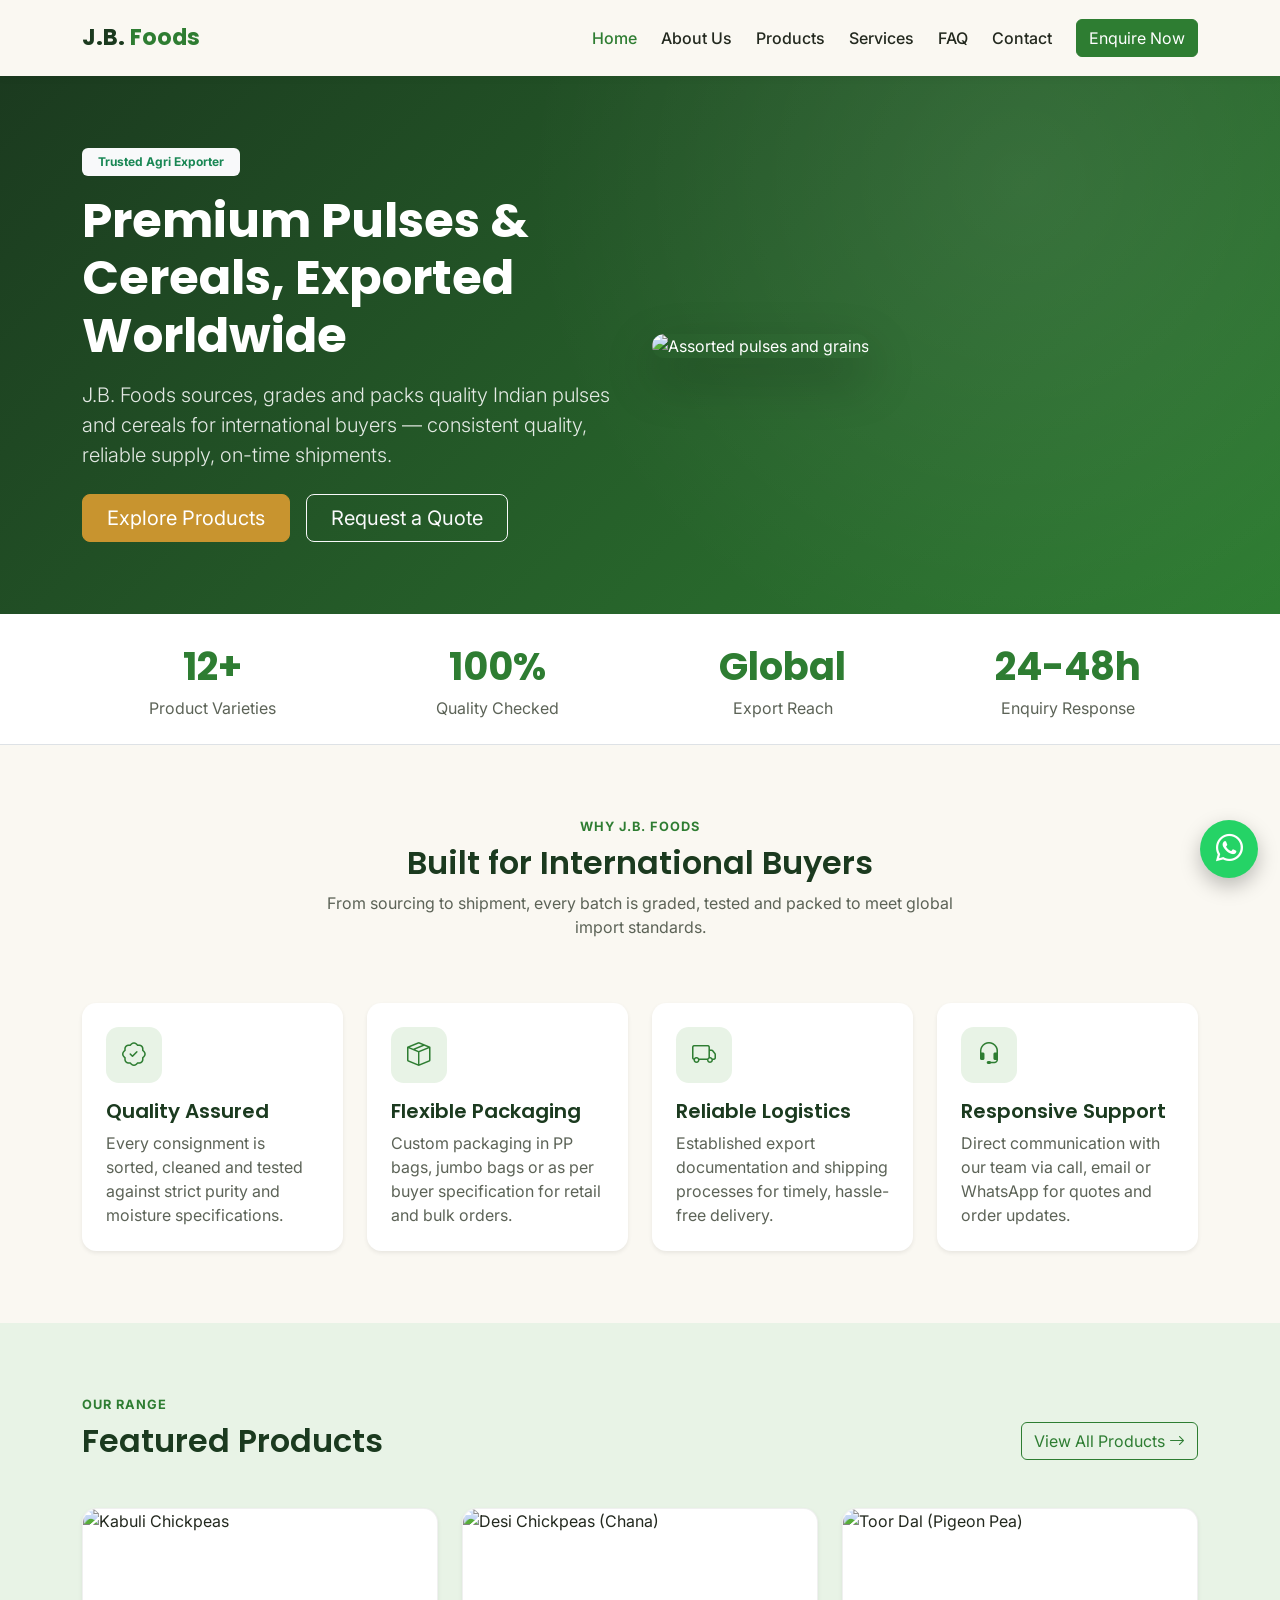
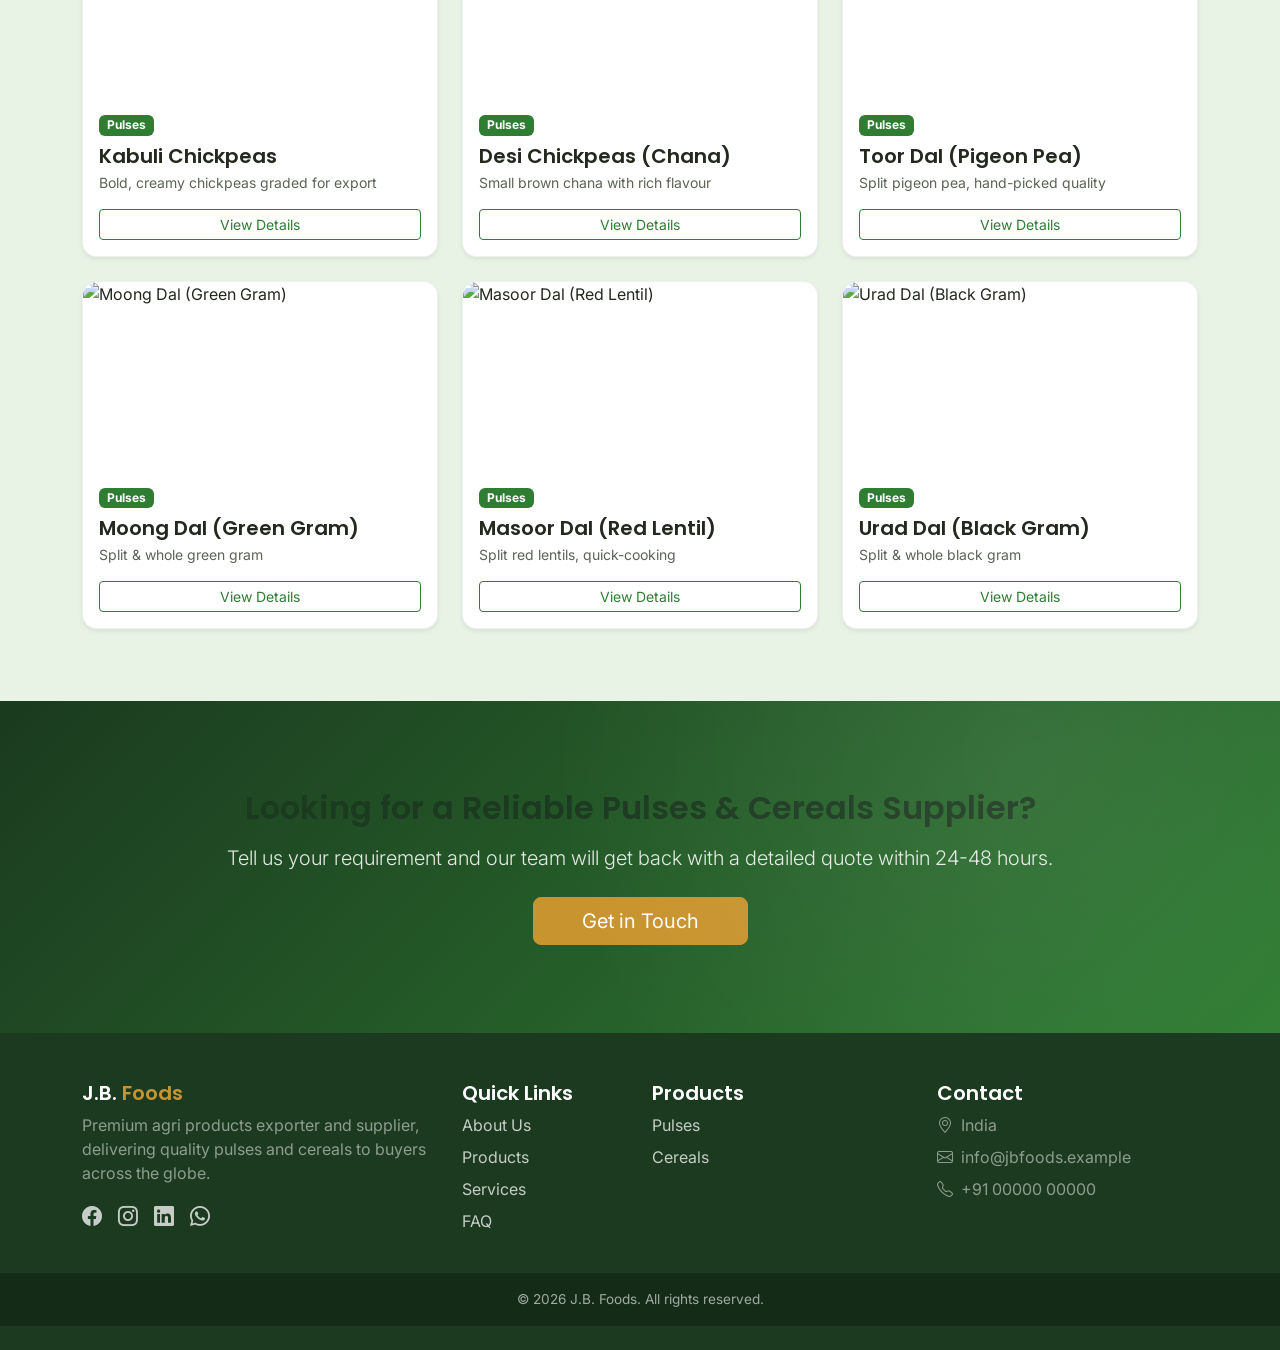
==== index.html @ daf9ffda "Initial website design" ====
<!DOCTYPE html>
<html lang="en">
<head>
  <meta charset="UTF-8">
  <meta name="viewport" content="width=device-width, initial-scale=1.0, viewport-fit=cover">
  <title>J.B. Foods | Premium Agri Products Exporter &amp; Supplier</title>
  <meta name="description" content="J.B. Foods exports premium Indian pulses and cereals to buyers worldwide. Quality-graded chickpeas, lentils, rice, wheat and more, packed to international standards.">
  <meta name="keywords" content="pulses exporter India, cereals exporter India, agri products exporter, chickpeas supplier, lentils exporter, rice exporter India, wheat exporter">
  <meta name="robots" content="index, follow">
  <link rel="icon" type="image/svg+xml" href="assets/img/favicon.svg">

  <!-- Open Graph -->
  <meta property="og:type" content="website">
  <meta property="og:title" content="J.B. Foods | Premium Agri Products Exporter & Supplier">
  <meta property="og:description" content="Premium Indian pulses and cereals, graded and packed for international export.">

  <link rel="preconnect" href="https://fonts.googleapis.com">
  <link rel="preconnect" href="https://fonts.gstatic.com" crossorigin>
  <link href="https://fonts.googleapis.com/css2?family=Poppins:wght@500;600;700&family=Inter:wght@400;500;600&display=swap" rel="stylesheet">
  <link href="https://cdn.jsdelivr.net/npm/bootstrap@5.3.3/dist/css/bootstrap.min.css" rel="stylesheet">
  <link href="https://cdn.jsdelivr.net/npm/bootstrap-icons@1.11.3/font/bootstrap-icons.min.css" rel="stylesheet">
  <link href="assets/css/style.css" rel="stylesheet">

  <!-- Google Analytics: replace G-XXXXXXXXXX with the client's Measurement ID -->
  <!--
  <script async src="https://www.googletagmanager.com/gtag/js?id=G-XXXXXXXXXX"></script>
  <script>
    window.dataLayer = window.dataLayer || [];
    function gtag(){dataLayer.push(arguments);}
    gtag('js', new Date());
    gtag('config', 'G-XXXXXXXXXX');
  </script>
  -->
</head>
<body>

  <!-- Navbar -->
  <nav class="navbar navbar-expand-lg sticky-top py-3">
    <div class="container">
      <a class="navbar-brand" href="index.html">J.B.<span> Foods</span></a>
      <button class="navbar-toggler" type="button" data-bs-toggle="collapse" data-bs-target="#mainNav" aria-controls="mainNav" aria-expanded="false" aria-label="Toggle navigation">
        <span class="navbar-toggler-icon"></span>
      </button>
      <div class="collapse navbar-collapse" id="mainNav">
        <ul class="navbar-nav ms-auto mb-2 mb-lg-0 align-items-lg-center gap-lg-2">
          <li class="nav-item"><a class="nav-link" href="index.html">Home</a></li>
          <li class="nav-item"><a class="nav-link" href="about.html">About Us</a></li>
          <li class="nav-item"><a class="nav-link" href="products.html">Products</a></li>
          <li class="nav-item"><a class="nav-link" href="services.html">Services</a></li>
          <li class="nav-item"><a class="nav-link" href="faq.html">FAQ</a></li>
          <li class="nav-item"><a class="nav-link" href="contact.html">Contact</a></li>
          <li class="nav-item ms-lg-2 mt-2 mt-lg-0"><a class="btn btn-primary" href="contact.html">Enquire Now</a></li>
        </ul>
      </div>
    </div>
  </nav>

  <!-- Hero -->
  <header class="hero">
    <div class="container py-5">
      <div class="row align-items-center py-4">
        <div class="col-lg-6">
          <span class="badge bg-light text-success mb-3 px-3 py-2">Trusted Agri Exporter</span>
          <h1 class="display-5 fw-bold mb-3">Premium Pulses &amp; Cereals, Exported Worldwide</h1>
          <p class="lead mb-4">J.B. Foods sources, grades and packs quality Indian pulses and cereals for international buyers — consistent quality, reliable supply, on-time shipments.</p>
          <div class="d-flex flex-wrap gap-3">
            <a href="products.html" class="btn btn-gold btn-lg px-4">Explore Products</a>
            <a href="contact.html" class="btn btn-outline-light btn-lg px-4">Request a Quote</a>
          </div>
        </div>
        <div class="col-lg-6 mt-5 mt-lg-0">
          <div class="hero-img-wrap">
            <img src="https://images.unsplash.com/photo-1596040033229-a9821ebd058d?auto=format&fit=crop&w=900&q=70" class="img-fluid" alt="Assorted pulses and grains">
          </div>
        </div>
      </div>
    </div>
  </header>

  <!-- Stats -->
  <section class="py-4 bg-white border-bottom">
    <div class="container">
      <div class="row text-center gy-4">
        <div class="col-6 col-md-3">
          <div class="stat-number">12+</div>
          <div class="text-muted-soft">Product Varieties</div>
        </div>
        <div class="col-6 col-md-3">
          <div class="stat-number">100%</div>
          <div class="text-muted-soft">Quality Checked</div>
        </div>
        <div class="col-6 col-md-3">
          <div class="stat-number">Global</div>
          <div class="text-muted-soft">Export Reach</div>
        </div>
        <div class="col-6 col-md-3">
          <div class="stat-number">24-48h</div>
          <div class="text-muted-soft">Enquiry Response</div>
        </div>
      </div>
    </div>
  </section>

  <!-- Why Choose Us -->
  <section>
    <div class="container">
      <div class="row justify-content-center text-center mb-5">
        <div class="col-lg-7">
          <div class="section-eyebrow mb-2">Why J.B. Foods</div>
          <h2>Built for International Buyers</h2>
          <p class="text-muted-soft">From sourcing to shipment, every batch is graded, tested and packed to meet global import standards.</p>
        </div>
      </div>
      <div class="row g-4">
        <div class="col-md-6 col-lg-3">
          <div class="card h-100 p-4 border-0 shadow-sm">
            <div class="icon-box mb-3"><i class="bi bi-patch-check"></i></div>
            <h5>Quality Assured</h5>
            <p class="text-muted-soft mb-0">Every consignment is sorted, cleaned and tested against strict purity and moisture specifications.</p>
          </div>
        </div>
        <div class="col-md-6 col-lg-3">
          <div class="card h-100 p-4 border-0 shadow-sm">
            <div class="icon-box mb-3"><i class="bi bi-box-seam"></i></div>
            <h5>Flexible Packaging</h5>
            <p class="text-muted-soft mb-0">Custom packaging in PP bags, jumbo bags or as per buyer specification for retail and bulk orders.</p>
          </div>
        </div>
        <div class="col-md-6 col-lg-3">
          <div class="card h-100 p-4 border-0 shadow-sm">
            <div class="icon-box mb-3"><i class="bi bi-truck"></i></div>
            <h5>Reliable Logistics</h5>
            <p class="text-muted-soft mb-0">Established export documentation and shipping processes for timely, hassle-free delivery.</p>
          </div>
        </div>
        <div class="col-md-6 col-lg-3">
          <div class="card h-100 p-4 border-0 shadow-sm">
            <div class="icon-box mb-3"><i class="bi bi-headset"></i></div>
            <h5>Responsive Support</h5>
            <p class="text-muted-soft mb-0">Direct communication with our team via call, email or WhatsApp for quotes and order updates.</p>
          </div>
        </div>
      </div>
    </div>
  </section>

  <!-- Featured Products -->
  <section class="bg-soft">
    <div class="container">
      <div class="row align-items-end mb-5">
        <div class="col-md-8">
          <div class="section-eyebrow mb-2">Our Range</div>
          <h2 class="mb-0">Featured Products</h2>
        </div>
        <div class="col-md-4 text-md-end mt-3 mt-md-0">
          <a href="products.html" class="btn btn-outline-primary">View All Products <i class="bi bi-arrow-right"></i></a>
        </div>
      </div>
      <div class="row g-4" id="productGrid">
        <div class="col-12 text-center py-5 text-muted-soft">Loading products…</div>
      </div>
    </div>
  </section>

  <!-- Product Detail Modal -->
  <div class="modal fade" id="productModal" tabindex="-1" aria-hidden="true">
    <div class="modal-dialog modal-dialog-centered modal-lg">
      <div class="modal-content">
        <div class="modal-header">
          <h5 class="modal-title">Product Name</h5>
          <button type="button" class="btn-close" data-bs-dismiss="modal" aria-label="Close"></button>
        </div>
        <div class="modal-body">
          <div class="row g-4">
            <div class="col-md-5">
              <img src="" alt="" class="img-fluid rounded modal-product-image">
            </div>
            <div class="col-md-7">
              <p class="modal-product-desc text-muted-soft"></p>
              <table class="table table-sm spec-table mb-3">
                <tbody class="modal-product-specs"></tbody>
              </table>
              <p class="mb-1"><strong>Packaging:</strong> <span class="modal-product-packaging"></span></p>
              <p class="mb-0"><strong>Origin:</strong> <span class="modal-product-origin"></span></p>
            </div>
          </div>
        </div>
        <div class="modal-footer">
          <button type="button" class="btn btn-outline-secondary" data-bs-dismiss="modal">Close</button>
          <a href="contact.html" class="btn btn-primary modal-enquire-btn">Enquire About This Product</a>
        </div>
      </div>
    </div>
  </div>

  <!-- CTA -->
  <section class="hero text-center">
    <div class="container py-3">
      <h2 class="mb-3">Looking for a Reliable Pulses &amp; Cereals Supplier?</h2>
      <p class="lead mb-4">Tell us your requirement and our team will get back with a detailed quote within 24-48 hours.</p>
      <a href="contact.html" class="btn btn-gold btn-lg px-5">Get in Touch</a>
    </div>
  </section>

  <!-- Footer -->
  <footer class="pt-5 pb-4">
    <div class="container">
      <div class="row gy-4">
        <div class="col-md-4">
          <h5>J.B. <span style="color:#c8942f;">Foods</span></h5>
          <p class="text-white-50">Premium agri products exporter and supplier, delivering quality pulses and cereals to buyers across the globe.</p>
          <div class="d-flex gap-3 fs-5 mt-3">
            <a href="#" aria-label="Facebook"><i class="bi bi-facebook"></i></a>
            <a href="#" aria-label="Instagram"><i class="bi bi-instagram"></i></a>
            <a href="#" aria-label="LinkedIn"><i class="bi bi-linkedin"></i></a>
            <a href="https://wa.me/910000000000" aria-label="WhatsApp" target="_blank" rel="noopener"><i class="bi bi-whatsapp"></i></a>
          </div>
        </div>
        <div class="col-6 col-md-2">
          <h5>Quick Links</h5>
          <ul class="list-unstyled">
            <li class="mb-2"><a href="about.html">About Us</a></li>
            <li class="mb-2"><a href="products.html">Products</a></li>
            <li class="mb-2"><a href="services.html">Services</a></li>
            <li class="mb-2"><a href="faq.html">FAQ</a></li>
          </ul>
        </div>
        <div class="col-6 col-md-3">
          <h5>Products</h5>
          <ul class="list-unstyled">
            <li class="mb-2"><a href="products.html?category=Pulses">Pulses</a></li>
            <li class="mb-2"><a href="products.html?category=Cereals">Cereals</a></li>
          </ul>
        </div>
        <div class="col-md-3">
          <h5>Contact</h5>
          <ul class="list-unstyled text-white-50">
            <li class="mb-2"><i class="bi bi-geo-alt me-2"></i>India</li>
            <li class="mb-2"><i class="bi bi-envelope me-2"></i>info@jbfoods.example</li>
            <li class="mb-2"><i class="bi bi-telephone me-2"></i>+91 00000 00000</li>
          </ul>
        </div>
      </div>
    </div>
    <div class="footer-bottom text-center py-3 mt-4">
      <div class="container">&copy; <span id="currentYear"></span> J.B. Foods. All rights reserved.</div>
    </div>
  </footer>

  <a href="https://wa.me/910000000000?text=Hello%20J.B.%20Foods%2C%20I%20would%20like%20to%20enquire%20about%20your%20products."
     class="whatsapp-float" target="_blank" rel="noopener" aria-label="Chat on WhatsApp">
    <i class="bi bi-whatsapp"></i>
  </a>

  <script src="https://cdn.jsdelivr.net/npm/bootstrap@5.3.3/dist/js/bootstrap.bundle.min.js"></script>
  <script src="assets/js/main.js"></script>
  <script src="assets/js/products.js"></script>
  <script>document.addEventListener("DOMContentLoaded", function () { JBProducts.load("productGrid", 6); });</script>
</body>
</html>
---- assets/css/style.css ----
/* ==========================================================================
   J.B. Foods — Site Styles
   ========================================================================== */

:root {
  --jb-green-900: #1b3a1f;
  --jb-green-700: #2e7d32;
  --jb-green-500: #4caf50;
  --jb-green-100: #e8f3e6;
  --jb-cream: #faf8f2;
  --jb-gold: #c8942f;
  --jb-text: #23291f;
  --jb-text-muted: #5c6357;

  --bs-primary: var(--jb-green-700);
  --bs-primary-rgb: 46, 125, 50;
  --bs-link-color: var(--jb-green-700);
  --bs-link-hover-color: var(--jb-green-900);
  --bs-body-color: var(--jb-text);
  --bs-body-font-family: "Inter", -apple-system, BlinkMacSystemFont, sans-serif;
}

html {
  scroll-behavior: smooth;
}

body {
  background-color: var(--jb-cream);
  color: var(--jb-text);
}

h1, h2, h3, h4, h5, h6,
.font-heading {
  font-family: "Poppins", "Inter", sans-serif;
  font-weight: 600;
  color: var(--jb-green-900);
}

.text-muted-soft {
  color: var(--jb-text-muted);
}

a {
  text-decoration: none;
}

/* ---- Buttons ---- */
.btn-primary {
  background-color: var(--jb-green-700);
  border-color: var(--jb-green-700);
}
.btn-primary:hover, .btn-primary:focus {
  background-color: var(--jb-green-900);
  border-color: var(--jb-green-900);
}
.btn-outline-primary {
  color: var(--jb-green-700);
  border-color: var(--jb-green-700);
}
.btn-outline-primary:hover {
  background-color: var(--jb-green-700);
  border-color: var(--jb-green-700);
}
.btn-gold {
  background-color: var(--jb-gold);
  border-color: var(--jb-gold);
  color: #fff;
}
.btn-gold:hover {
  background-color: #a97a24;
  border-color: #a97a24;
  color: #fff;
}

/* ---- Navbar ---- */
.navbar-brand {
  font-family: "Poppins", sans-serif;
  font-weight: 700;
  font-size: 1.4rem;
  color: var(--jb-green-900) !important;
}
.navbar-brand span {
  color: var(--jb-green-700);
}
.navbar {
  background-color: rgba(250, 248, 242, 0.97);
  box-shadow: 0 1px 10px rgba(0, 0, 0, 0.05);
}
.nav-link {
  font-weight: 500;
  color: var(--jb-text) !important;
}
.nav-link.active,
.nav-link:hover {
  color: var(--jb-green-700) !important;
}
.navbar .btn {
  white-space: nowrap;
}

/* ---- Hero ---- */
.hero {
  background: linear-gradient(135deg, var(--jb-green-900) 0%, var(--jb-green-700) 100%);
  color: #fff;
  position: relative;
  overflow: hidden;
}
.hero::after {
  content: "";
  position: absolute;
  inset: 0;
  background-image: radial-gradient(circle at 80% 20%, rgba(255,255,255,0.08), transparent 45%);
}
.hero h1, .hero p {
  color: #fff;
  position: relative;
  z-index: 1;
}
.hero .lead {
  color: rgba(255, 255, 255, 0.88);
}
.hero-img-wrap {
  position: relative;
  z-index: 1;
}
.hero-img-wrap img {
  border-radius: 1rem;
  box-shadow: 0 20px 50px rgba(0, 0, 0, 0.25);
}

.page-header {
  background: linear-gradient(135deg, var(--jb-green-900) 0%, var(--jb-green-700) 100%);
  color: #fff;
  padding: 4.5rem 0 3rem;
}
.page-header h1 { color: #fff; }
.page-header p { color: rgba(255,255,255,0.85); }

/* ---- Sections ---- */
section {
  padding: 4.5rem 0;
}
.section-eyebrow {
  color: var(--jb-green-700);
  font-weight: 700;
  letter-spacing: 0.08em;
  text-transform: uppercase;
  font-size: 0.8rem;
}
.bg-soft {
  background-color: var(--jb-green-100);
}

/* ---- Cards ---- */
.card {
  border: 1px solid rgba(0,0,0,0.06);
  border-radius: 0.9rem;
  transition: transform 0.2s ease, box-shadow 0.2s ease;
}
.card:hover {
  transform: translateY(-4px);
  box-shadow: 0 12px 28px rgba(27, 58, 31, 0.12);
}
.icon-box {
  width: 56px;
  height: 56px;
  border-radius: 0.8rem;
  background-color: var(--jb-green-100);
  color: var(--jb-green-700);
  display: flex;
  align-items: center;
  justify-content: center;
  font-size: 1.5rem;
}

/* ---- Product Cards ---- */
.product-card img {
  height: 190px;
  object-fit: cover;
  border-top-left-radius: 0.9rem;
  border-top-right-radius: 0.9rem;
}
.product-card .badge {
  background-color: var(--jb-green-700);
}
.product-card .badge.cereal {
  background-color: var(--jb-gold);
}
.spec-table td, .spec-table th {
  padding: 0.4rem 0.6rem;
  font-size: 0.9rem;
}

/* ---- Stats ---- */
.stat-number {
  font-family: "Poppins", sans-serif;
  font-weight: 700;
  font-size: 2.4rem;
  color: var(--jb-green-700);
}

/* ---- Footer ---- */
footer {
  background-color: var(--jb-green-900);
  color: rgba(255, 255, 255, 0.85);
}
footer a {
  color: rgba(255, 255, 255, 0.75);
}
footer a:hover {
  color: #fff;
}
footer h5 {
  color: #fff;
}
.footer-bottom {
  background-color: #142c17;
  color: rgba(255, 255, 255, 0.6);
  font-size: 0.85rem;
}

/* ---- WhatsApp Float Button ---- */
.whatsapp-float {
  position: fixed;
  bottom: 22px;
  right: 22px;
  z-index: 1050;
  width: 58px;
  height: 58px;
  border-radius: 50%;
  background-color: #25d366;
  color: #fff;
  display: flex;
  align-items: center;
  justify-content: center;
  font-size: 1.7rem;
  box-shadow: 0 8px 20px rgba(0,0,0,0.25);
  transition: transform 0.2s ease;
}
.whatsapp-float:hover {
  transform: scale(1.08);
  color: #fff;
}

/* ---- Forms ---- */
.form-control:focus, .form-select:focus {
  border-color: var(--jb-green-500);
  box-shadow: 0 0 0 0.2rem rgba(76, 175, 80, 0.15);
}

/* ---- FAQ Accordion ---- */
.accordion-button:not(.collapsed) {
  background-color: var(--jb-green-100);
  color: var(--jb-green-900);
}
.accordion-button:focus {
  box-shadow: none;
  border-color: var(--jb-green-500);
}

/* ---- Filter Chips ---- */
.filter-chip {
  border: 1px solid var(--jb-green-700);
  color: var(--jb-green-700);
  background: #fff;
  border-radius: 2rem;
  padding: 0.4rem 1.1rem;
  font-size: 0.9rem;
  font-weight: 500;
  transition: all 0.15s ease;
}
.filter-chip.active,
.filter-chip:hover {
  background-color: var(--jb-green-700);
  color: #fff;
}

/* ---- Responsive tweaks ---- */
@media (max-width: 767.98px) {
  section { padding: 3rem 0; }
  .hero { text-align: center; }
  .hero-img-wrap { margin-top: 2rem; }
  .stat-number { font-size: 1.9rem; }
}
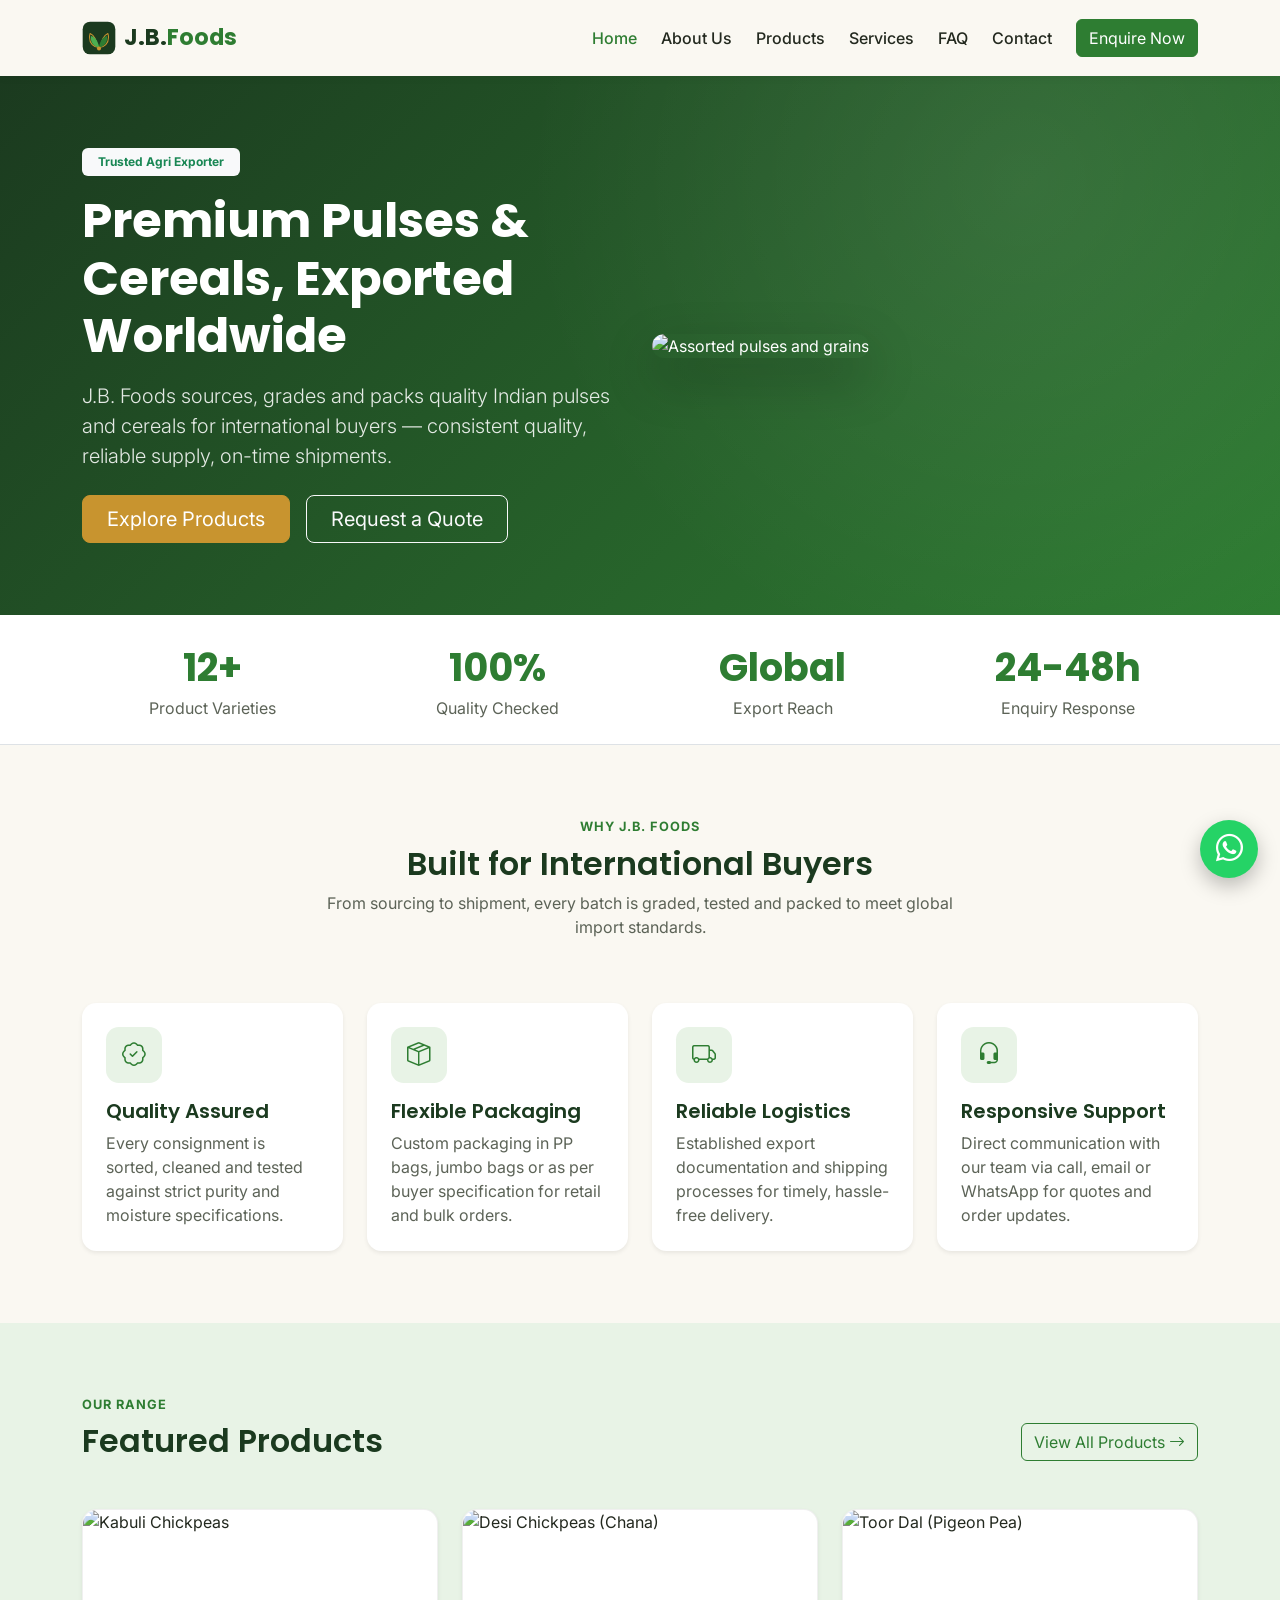
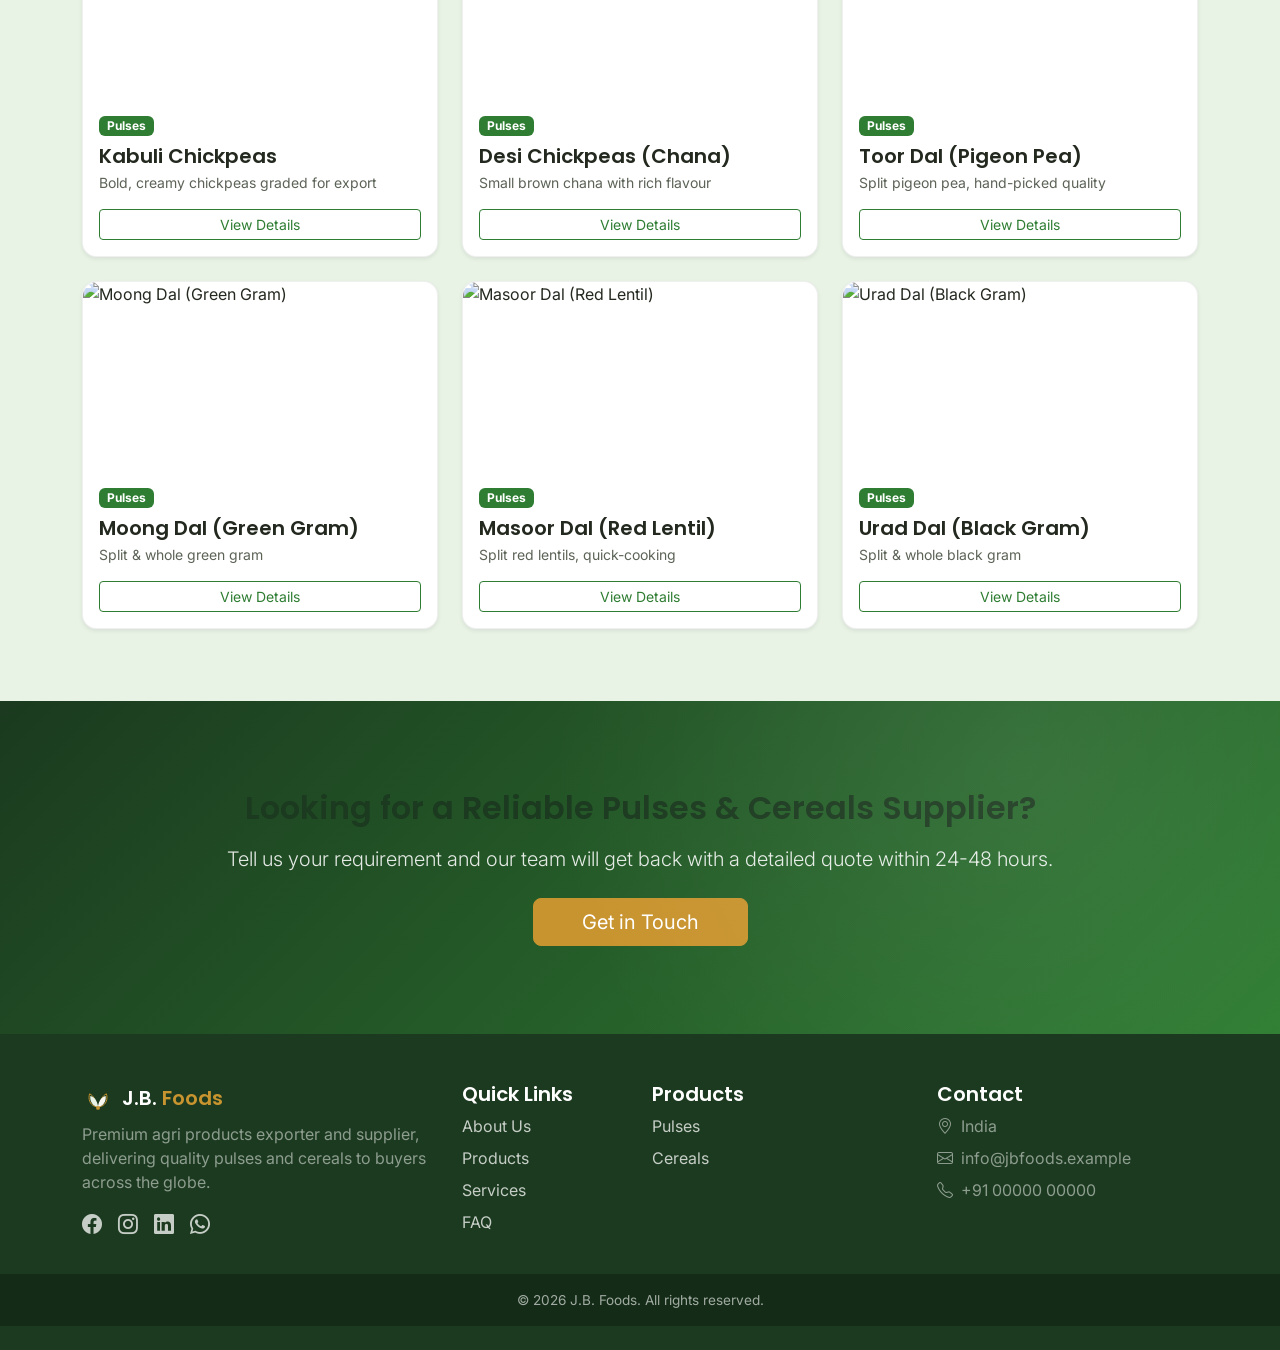
==== commit 8abd1735: "logo updated" ====
--- a/index.html
+++ b/index.html
@@ -37,7 +37,7 @@
   <!-- Navbar -->
   <nav class="navbar navbar-expand-lg sticky-top py-3">
     <div class="container">
-      <a class="navbar-brand" href="index.html">J.B.<span> Foods</span></a>
+      <a class="navbar-brand" href="index.html"><img src="assets/img/logo-mark.svg" alt="" width="34" height="34" class="me-2">J.B.<span class="brand-accent"> Foods</span></a>
       <button class="navbar-toggler" type="button" data-bs-toggle="collapse" data-bs-target="#mainNav" aria-controls="mainNav" aria-expanded="false" aria-label="Toggle navigation">
         <span class="navbar-toggler-icon"></span>
       </button>
@@ -207,7 +207,10 @@
     <div class="container">
       <div class="row gy-4">
         <div class="col-md-4">
-          <h5>J.B. <span style="color:#c8942f;">Foods</span></h5>
+          <div class="d-flex align-items-center gap-2 mb-2">
+            <img src="assets/img/logo-mark-light.svg" alt="" width="32" height="32">
+            <h5 class="mb-0">J.B. <span style="color:#c8942f;">Foods</span></h5>
+          </div>
           <p class="text-white-50">Premium agri products exporter and supplier, delivering quality pulses and cereals to buyers across the globe.</p>
           <div class="d-flex gap-3 fs-5 mt-3">
             <a href="#" aria-label="Facebook"><i class="bi bi-facebook"></i></a>
--- a/assets/css/style.css
+++ b/assets/css/style.css
@@ -78,8 +78,10 @@
   font-weight: 700;
   font-size: 1.4rem;
   color: var(--jb-green-900) !important;
-}
-.navbar-brand span {
+  display: inline-flex;
+  align-items: center;
+}
+.navbar-brand .brand-accent {
   color: var(--jb-green-700);
 }
 .navbar {
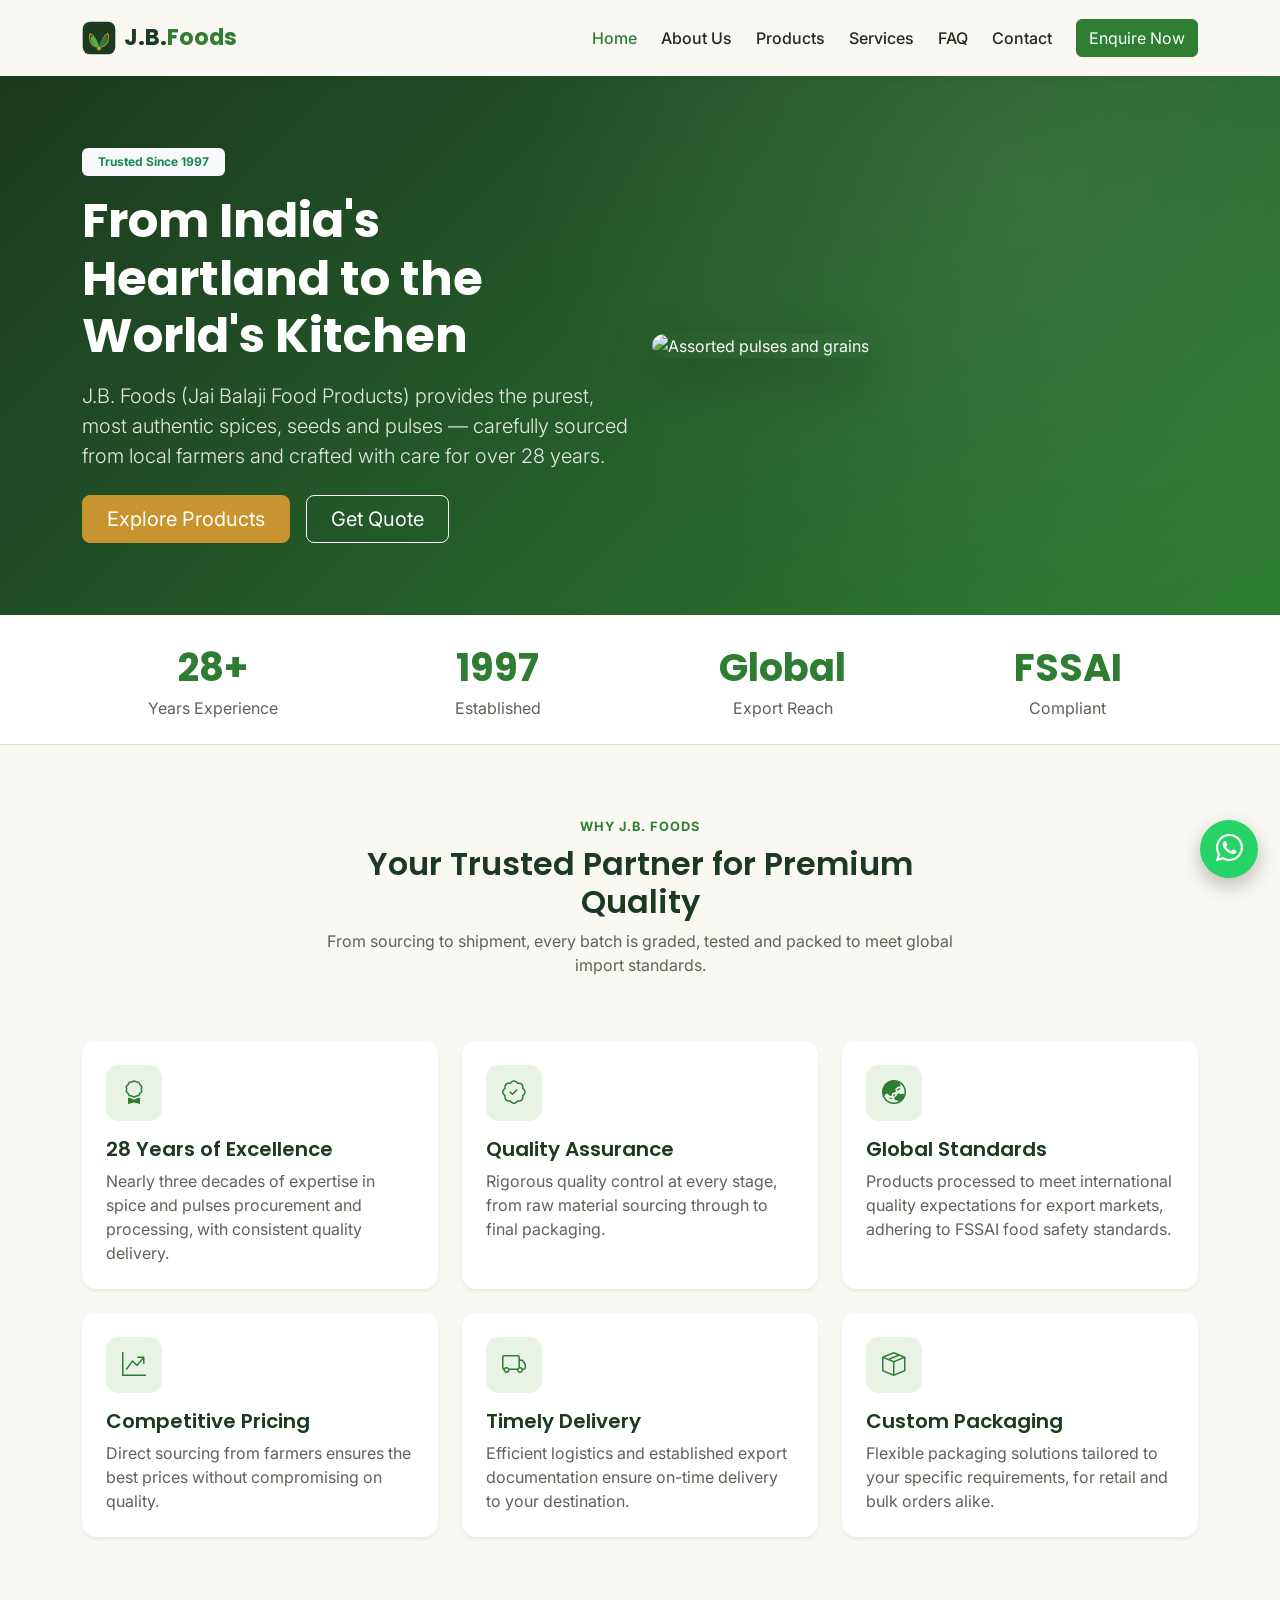
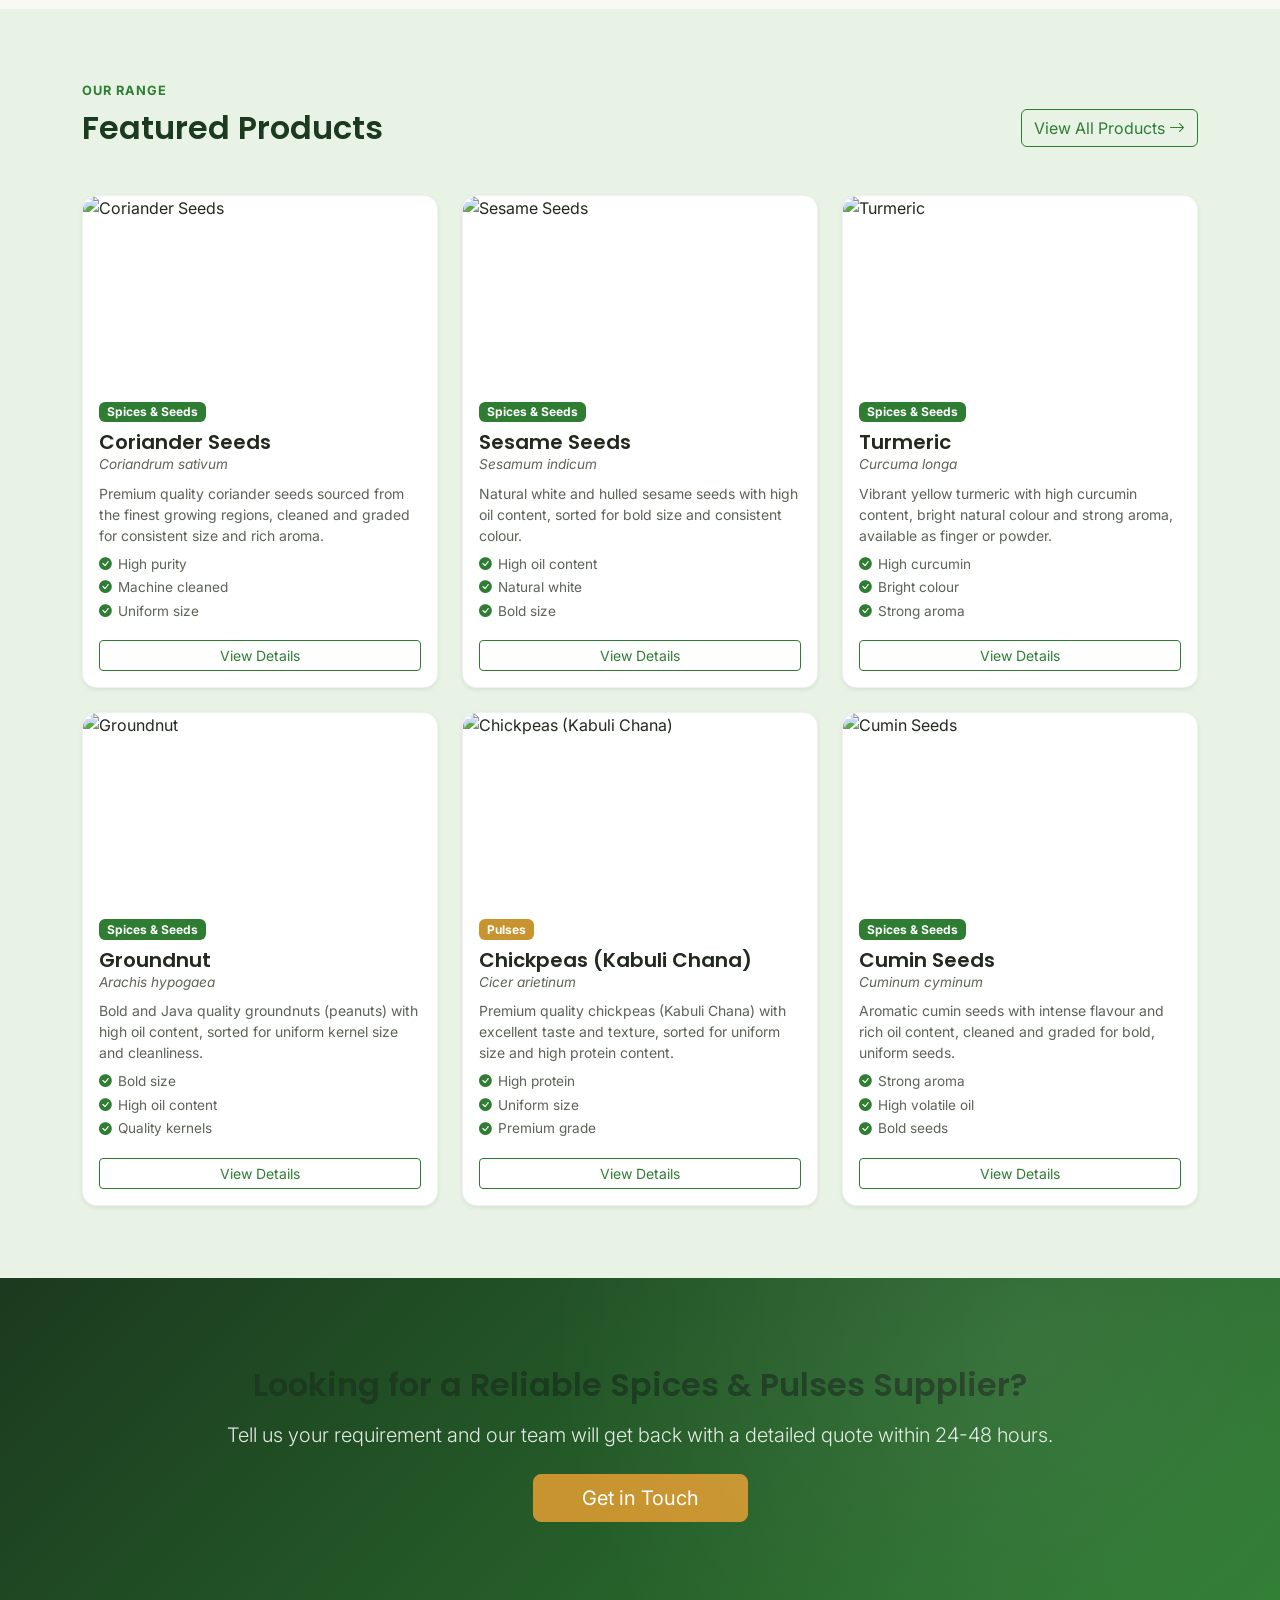
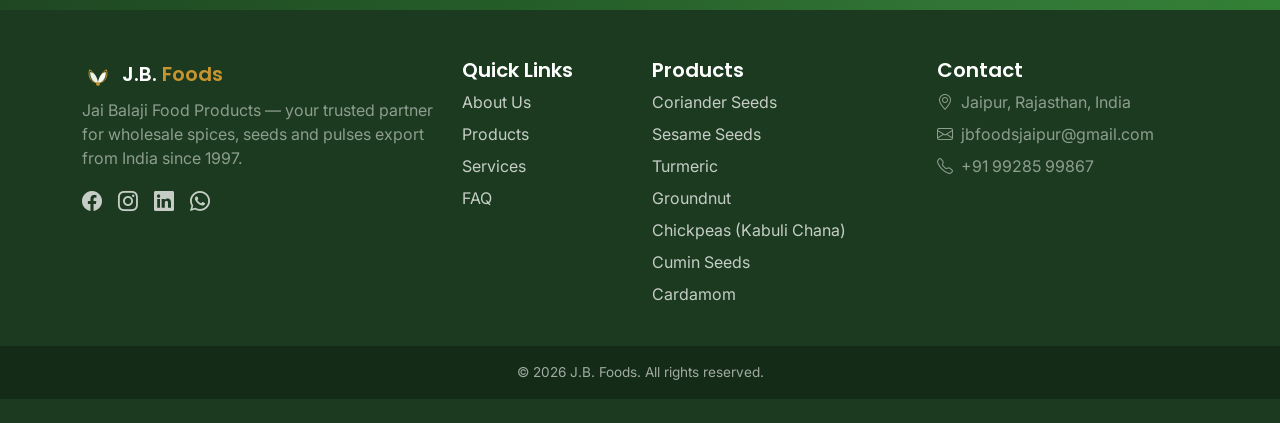
==== commit 37980941: "recent changes" ====
--- a/index.html
+++ b/index.html
@@ -3,16 +3,16 @@
 <head>
   <meta charset="UTF-8">
   <meta name="viewport" content="width=device-width, initial-scale=1.0, viewport-fit=cover">
-  <title>J.B. Foods | Premium Agri Products Exporter &amp; Supplier</title>
-  <meta name="description" content="J.B. Foods exports premium Indian pulses and cereals to buyers worldwide. Quality-graded chickpeas, lentils, rice, wheat and more, packed to international standards.">
-  <meta name="keywords" content="pulses exporter India, cereals exporter India, agri products exporter, chickpeas supplier, lentils exporter, rice exporter India, wheat exporter">
+  <title>J.B. Foods | Premium Spices, Seeds &amp; Pulses Exporter</title>
+  <meta name="description" content="J.B. Foods (Jai Balaji Food Products) exports premium Indian spices, seeds and pulses to buyers worldwide since 1997. Coriander, cumin, turmeric, cardamom, chickpeas and more, graded to international standards.">
+  <meta name="keywords" content="spices exporter India, seeds exporter India, pulses exporter India, agri products exporter Jaipur, coriander seeds supplier, cumin seeds exporter, turmeric exporter India, cardamom exporter, chickpeas supplier">
   <meta name="robots" content="index, follow">
   <link rel="icon" type="image/svg+xml" href="assets/img/favicon.svg">
 
   <!-- Open Graph -->
   <meta property="og:type" content="website">
-  <meta property="og:title" content="J.B. Foods | Premium Agri Products Exporter & Supplier">
-  <meta property="og:description" content="Premium Indian pulses and cereals, graded and packed for international export.">
+  <meta property="og:title" content="J.B. Foods | Premium Spices, Seeds & Pulses Exporter">
+  <meta property="og:description" content="Premium Indian spices, seeds and pulses, graded and packed for international export since 1997.">
 
   <link rel="preconnect" href="https://fonts.googleapis.com">
   <link rel="preconnect" href="https://fonts.gstatic.com" crossorigin>
@@ -60,12 +60,12 @@
     <div class="container py-5">
       <div class="row align-items-center py-4">
         <div class="col-lg-6">
-          <span class="badge bg-light text-success mb-3 px-3 py-2">Trusted Agri Exporter</span>
-          <h1 class="display-5 fw-bold mb-3">Premium Pulses &amp; Cereals, Exported Worldwide</h1>
-          <p class="lead mb-4">J.B. Foods sources, grades and packs quality Indian pulses and cereals for international buyers — consistent quality, reliable supply, on-time shipments.</p>
+          <span class="badge bg-light text-success mb-3 px-3 py-2">Trusted Since 1997</span>
+          <h1 class="display-5 fw-bold mb-3">From India's Heartland to the World's Kitchen</h1>
+          <p class="lead mb-4">J.B. Foods (Jai Balaji Food Products) provides the purest, most authentic spices, seeds and pulses — carefully sourced from local farmers and crafted with care for over 28 years.</p>
           <div class="d-flex flex-wrap gap-3">
             <a href="products.html" class="btn btn-gold btn-lg px-4">Explore Products</a>
-            <a href="contact.html" class="btn btn-outline-light btn-lg px-4">Request a Quote</a>
+            <a href="contact.html" class="btn btn-outline-light btn-lg px-4">Get Quote</a>
           </div>
         </div>
         <div class="col-lg-6 mt-5 mt-lg-0">
@@ -82,20 +82,20 @@
     <div class="container">
       <div class="row text-center gy-4">
         <div class="col-6 col-md-3">
-          <div class="stat-number">12+</div>
-          <div class="text-muted-soft">Product Varieties</div>
-        </div>
-        <div class="col-6 col-md-3">
-          <div class="stat-number">100%</div>
-          <div class="text-muted-soft">Quality Checked</div>
+          <div class="stat-number">28+</div>
+          <div class="text-muted-soft">Years Experience</div>
+        </div>
+        <div class="col-6 col-md-3">
+          <div class="stat-number">1997</div>
+          <div class="text-muted-soft">Established</div>
         </div>
         <div class="col-6 col-md-3">
           <div class="stat-number">Global</div>
           <div class="text-muted-soft">Export Reach</div>
         </div>
         <div class="col-6 col-md-3">
-          <div class="stat-number">24-48h</div>
-          <div class="text-muted-soft">Enquiry Response</div>
+          <div class="stat-number">FSSAI</div>
+          <div class="text-muted-soft">Compliant</div>
         </div>
       </div>
     </div>
@@ -107,37 +107,51 @@
       <div class="row justify-content-center text-center mb-5">
         <div class="col-lg-7">
           <div class="section-eyebrow mb-2">Why J.B. Foods</div>
-          <h2>Built for International Buyers</h2>
+          <h2>Your Trusted Partner for Premium Quality</h2>
           <p class="text-muted-soft">From sourcing to shipment, every batch is graded, tested and packed to meet global import standards.</p>
         </div>
       </div>
       <div class="row g-4">
-        <div class="col-md-6 col-lg-3">
+        <div class="col-md-6 col-lg-4">
+          <div class="card h-100 p-4 border-0 shadow-sm">
+            <div class="icon-box mb-3"><i class="bi bi-award"></i></div>
+            <h5>28 Years of Excellence</h5>
+            <p class="text-muted-soft mb-0">Nearly three decades of expertise in spice and pulses procurement and processing, with consistent quality delivery.</p>
+          </div>
+        </div>
+        <div class="col-md-6 col-lg-4">
           <div class="card h-100 p-4 border-0 shadow-sm">
             <div class="icon-box mb-3"><i class="bi bi-patch-check"></i></div>
-            <h5>Quality Assured</h5>
-            <p class="text-muted-soft mb-0">Every consignment is sorted, cleaned and tested against strict purity and moisture specifications.</p>
-          </div>
-        </div>
-        <div class="col-md-6 col-lg-3">
+            <h5>Quality Assurance</h5>
+            <p class="text-muted-soft mb-0">Rigorous quality control at every stage, from raw material sourcing through to final packaging.</p>
+          </div>
+        </div>
+        <div class="col-md-6 col-lg-4">
+          <div class="card h-100 p-4 border-0 shadow-sm">
+            <div class="icon-box mb-3"><i class="bi bi-globe-asia-australia"></i></div>
+            <h5>Global Standards</h5>
+            <p class="text-muted-soft mb-0">Products processed to meet international quality expectations for export markets, adhering to FSSAI food safety standards.</p>
+          </div>
+        </div>
+        <div class="col-md-6 col-lg-4">
+          <div class="card h-100 p-4 border-0 shadow-sm">
+            <div class="icon-box mb-3"><i class="bi bi-graph-up-arrow"></i></div>
+            <h5>Competitive Pricing</h5>
+            <p class="text-muted-soft mb-0">Direct sourcing from farmers ensures the best prices without compromising on quality.</p>
+          </div>
+        </div>
+        <div class="col-md-6 col-lg-4">
+          <div class="card h-100 p-4 border-0 shadow-sm">
+            <div class="icon-box mb-3"><i class="bi bi-truck"></i></div>
+            <h5>Timely Delivery</h5>
+            <p class="text-muted-soft mb-0">Efficient logistics and established export documentation ensure on-time delivery to your destination.</p>
+          </div>
+        </div>
+        <div class="col-md-6 col-lg-4">
           <div class="card h-100 p-4 border-0 shadow-sm">
             <div class="icon-box mb-3"><i class="bi bi-box-seam"></i></div>
-            <h5>Flexible Packaging</h5>
-            <p class="text-muted-soft mb-0">Custom packaging in PP bags, jumbo bags or as per buyer specification for retail and bulk orders.</p>
-          </div>
-        </div>
-        <div class="col-md-6 col-lg-3">
-          <div class="card h-100 p-4 border-0 shadow-sm">
-            <div class="icon-box mb-3"><i class="bi bi-truck"></i></div>
-            <h5>Reliable Logistics</h5>
-            <p class="text-muted-soft mb-0">Established export documentation and shipping processes for timely, hassle-free delivery.</p>
-          </div>
-        </div>
-        <div class="col-md-6 col-lg-3">
-          <div class="card h-100 p-4 border-0 shadow-sm">
-            <div class="icon-box mb-3"><i class="bi bi-headset"></i></div>
-            <h5>Responsive Support</h5>
-            <p class="text-muted-soft mb-0">Direct communication with our team via call, email or WhatsApp for quotes and order updates.</p>
+            <h5>Custom Packaging</h5>
+            <p class="text-muted-soft mb-0">Flexible packaging solutions tailored to your specific requirements, for retail and bulk orders alike.</p>
           </div>
         </div>
       </div>
@@ -176,6 +190,7 @@
               <img src="" alt="" class="img-fluid rounded modal-product-image">
             </div>
             <div class="col-md-7">
+              <p class="modal-product-scientific product-scientific mb-2"></p>
               <p class="modal-product-desc text-muted-soft"></p>
               <table class="table table-sm spec-table mb-3">
                 <tbody class="modal-product-specs"></tbody>
@@ -196,7 +211,7 @@
   <!-- CTA -->
   <section class="hero text-center">
     <div class="container py-3">
-      <h2 class="mb-3">Looking for a Reliable Pulses &amp; Cereals Supplier?</h2>
+      <h2 class="mb-3">Looking for a Reliable Spices &amp; Pulses Supplier?</h2>
       <p class="lead mb-4">Tell us your requirement and our team will get back with a detailed quote within 24-48 hours.</p>
       <a href="contact.html" class="btn btn-gold btn-lg px-5">Get in Touch</a>
     </div>
@@ -211,12 +226,12 @@
             <img src="assets/img/logo-mark-light.svg" alt="" width="32" height="32">
             <h5 class="mb-0">J.B. <span style="color:#c8942f;">Foods</span></h5>
           </div>
-          <p class="text-white-50">Premium agri products exporter and supplier, delivering quality pulses and cereals to buyers across the globe.</p>
+          <p class="text-white-50">Jai Balaji Food Products — your trusted partner for wholesale spices, seeds and pulses export from India since 1997.</p>
           <div class="d-flex gap-3 fs-5 mt-3">
             <a href="#" aria-label="Facebook"><i class="bi bi-facebook"></i></a>
             <a href="#" aria-label="Instagram"><i class="bi bi-instagram"></i></a>
             <a href="#" aria-label="LinkedIn"><i class="bi bi-linkedin"></i></a>
-            <a href="https://wa.me/910000000000" aria-label="WhatsApp" target="_blank" rel="noopener"><i class="bi bi-whatsapp"></i></a>
+            <a href="https://wa.me/919928599867" aria-label="WhatsApp" target="_blank" rel="noopener"><i class="bi bi-whatsapp"></i></a>
           </div>
         </div>
         <div class="col-6 col-md-2">
@@ -231,16 +246,21 @@
         <div class="col-6 col-md-3">
           <h5>Products</h5>
           <ul class="list-unstyled">
-            <li class="mb-2"><a href="products.html?category=Pulses">Pulses</a></li>
-            <li class="mb-2"><a href="products.html?category=Cereals">Cereals</a></li>
+            <li class="mb-2"><a href="products.html?q=Coriander">Coriander Seeds</a></li>
+            <li class="mb-2"><a href="products.html?q=Sesame">Sesame Seeds</a></li>
+            <li class="mb-2"><a href="products.html?q=Turmeric">Turmeric</a></li>
+            <li class="mb-2"><a href="products.html?q=Groundnut">Groundnut</a></li>
+            <li class="mb-2"><a href="products.html?q=Chickpeas">Chickpeas (Kabuli Chana)</a></li>
+            <li class="mb-2"><a href="products.html?q=Cumin">Cumin Seeds</a></li>
+            <li class="mb-2"><a href="products.html?q=Cardamom">Cardamom</a></li>
           </ul>
         </div>
         <div class="col-md-3">
           <h5>Contact</h5>
           <ul class="list-unstyled text-white-50">
-            <li class="mb-2"><i class="bi bi-geo-alt me-2"></i>India</li>
-            <li class="mb-2"><i class="bi bi-envelope me-2"></i>info@jbfoods.example</li>
-            <li class="mb-2"><i class="bi bi-telephone me-2"></i>+91 00000 00000</li>
+            <li class="mb-2"><i class="bi bi-geo-alt me-2"></i>Jaipur, Rajasthan, India</li>
+            <li class="mb-2"><i class="bi bi-envelope me-2"></i>jbfoodsjaipur@gmail.com</li>
+            <li class="mb-2"><i class="bi bi-telephone me-2"></i>+91 99285 99867</li>
           </ul>
         </div>
       </div>
@@ -250,7 +270,7 @@
     </div>
   </footer>
 
-  <a href="https://wa.me/910000000000?text=Hello%20J.B.%20Foods%2C%20I%20would%20like%20to%20enquire%20about%20your%20products."
+  <a href="https://wa.me/919928599867?text=Hello%20J.B.%20Foods%2C%20I%20would%20like%20to%20enquire%20about%20your%20products."
      class="whatsapp-float" target="_blank" rel="noopener" aria-label="Chat on WhatsApp">
     <i class="bi bi-whatsapp"></i>
   </a>
--- a/assets/css/style.css
+++ b/assets/css/style.css
@@ -185,8 +185,25 @@
 .product-card .badge {
   background-color: var(--jb-green-700);
 }
-.product-card .badge.cereal {
+.product-card .badge.pulse {
   background-color: var(--jb-gold);
+}
+.product-scientific {
+  font-style: italic;
+  color: var(--jb-text-muted);
+  font-size: 0.85rem;
+}
+.feature-list li {
+  font-size: 0.85rem;
+  color: var(--jb-text-muted);
+  display: flex;
+  align-items: center;
+  gap: 0.4rem;
+  margin-bottom: 0.2rem;
+}
+.feature-list li i {
+  color: var(--jb-green-700);
+  font-size: 0.8rem;
 }
 .spec-table td, .spec-table th {
   padding: 0.4rem 0.6rem;
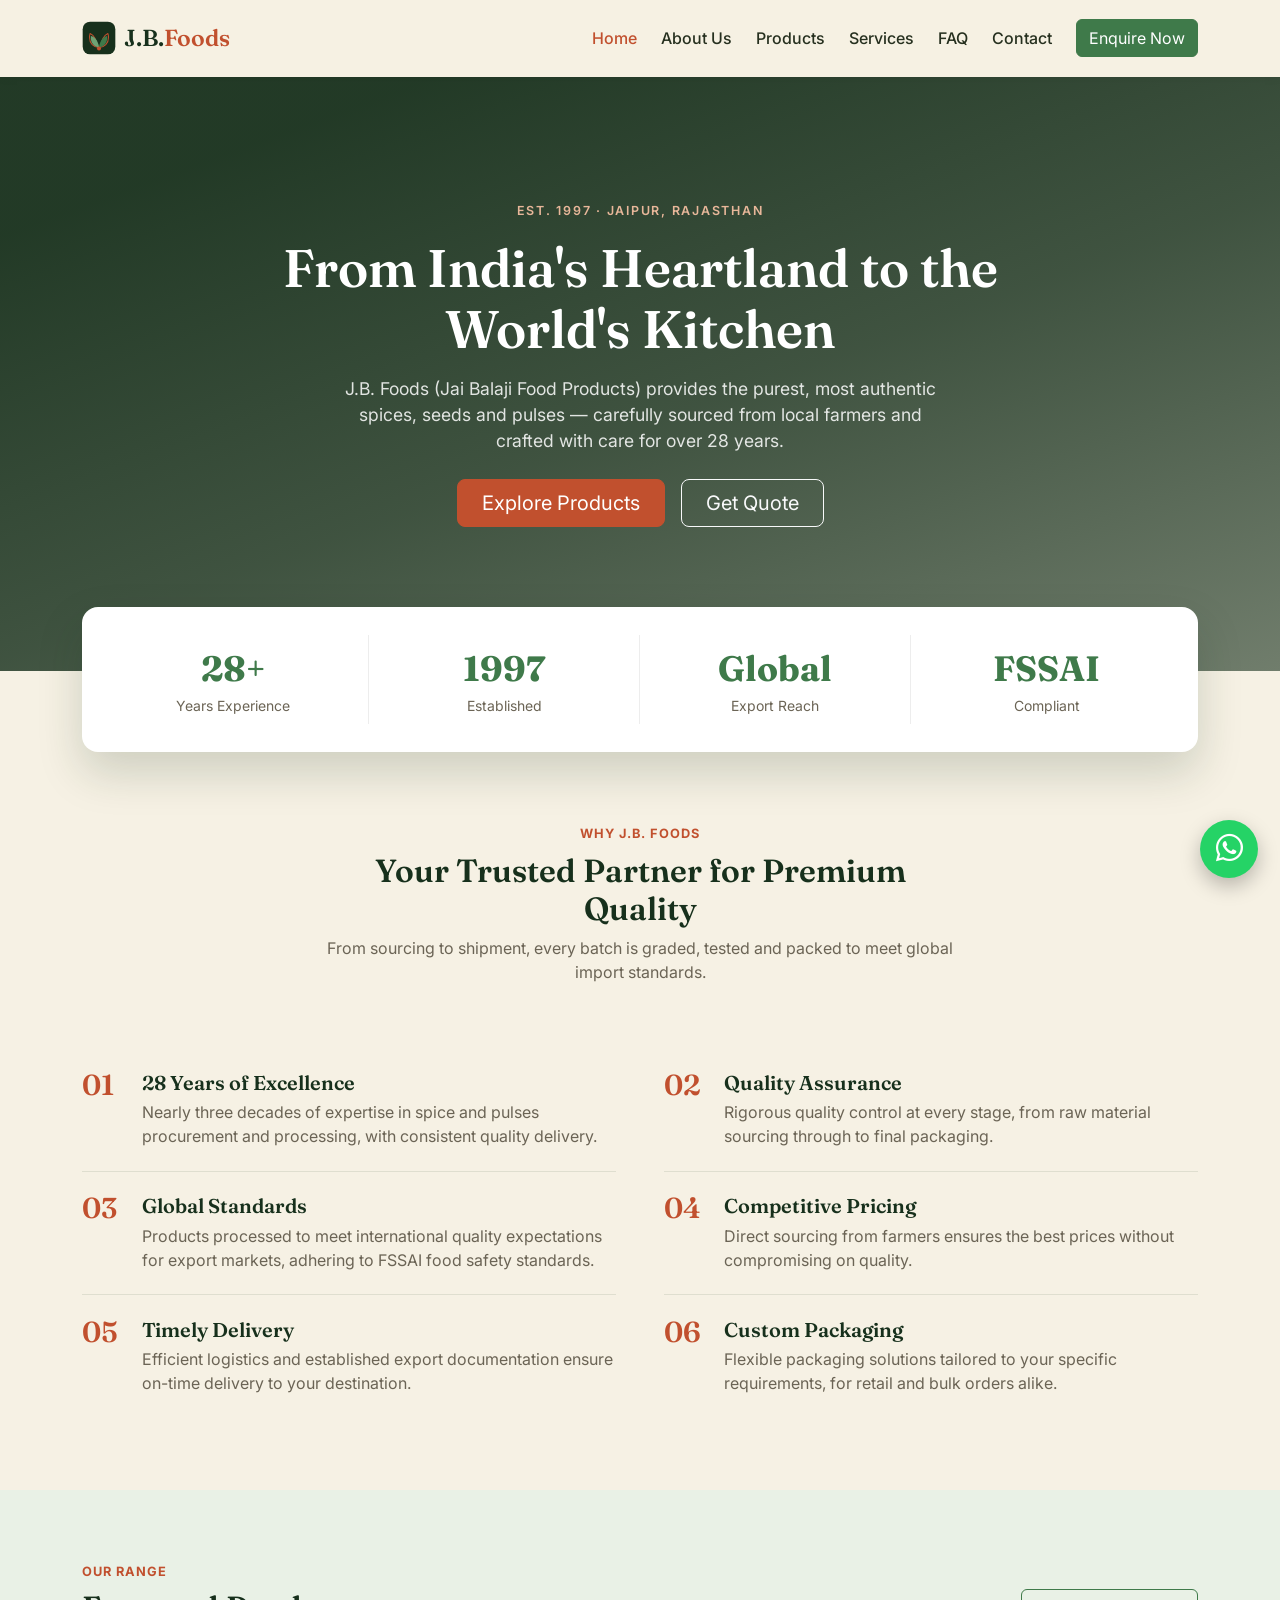
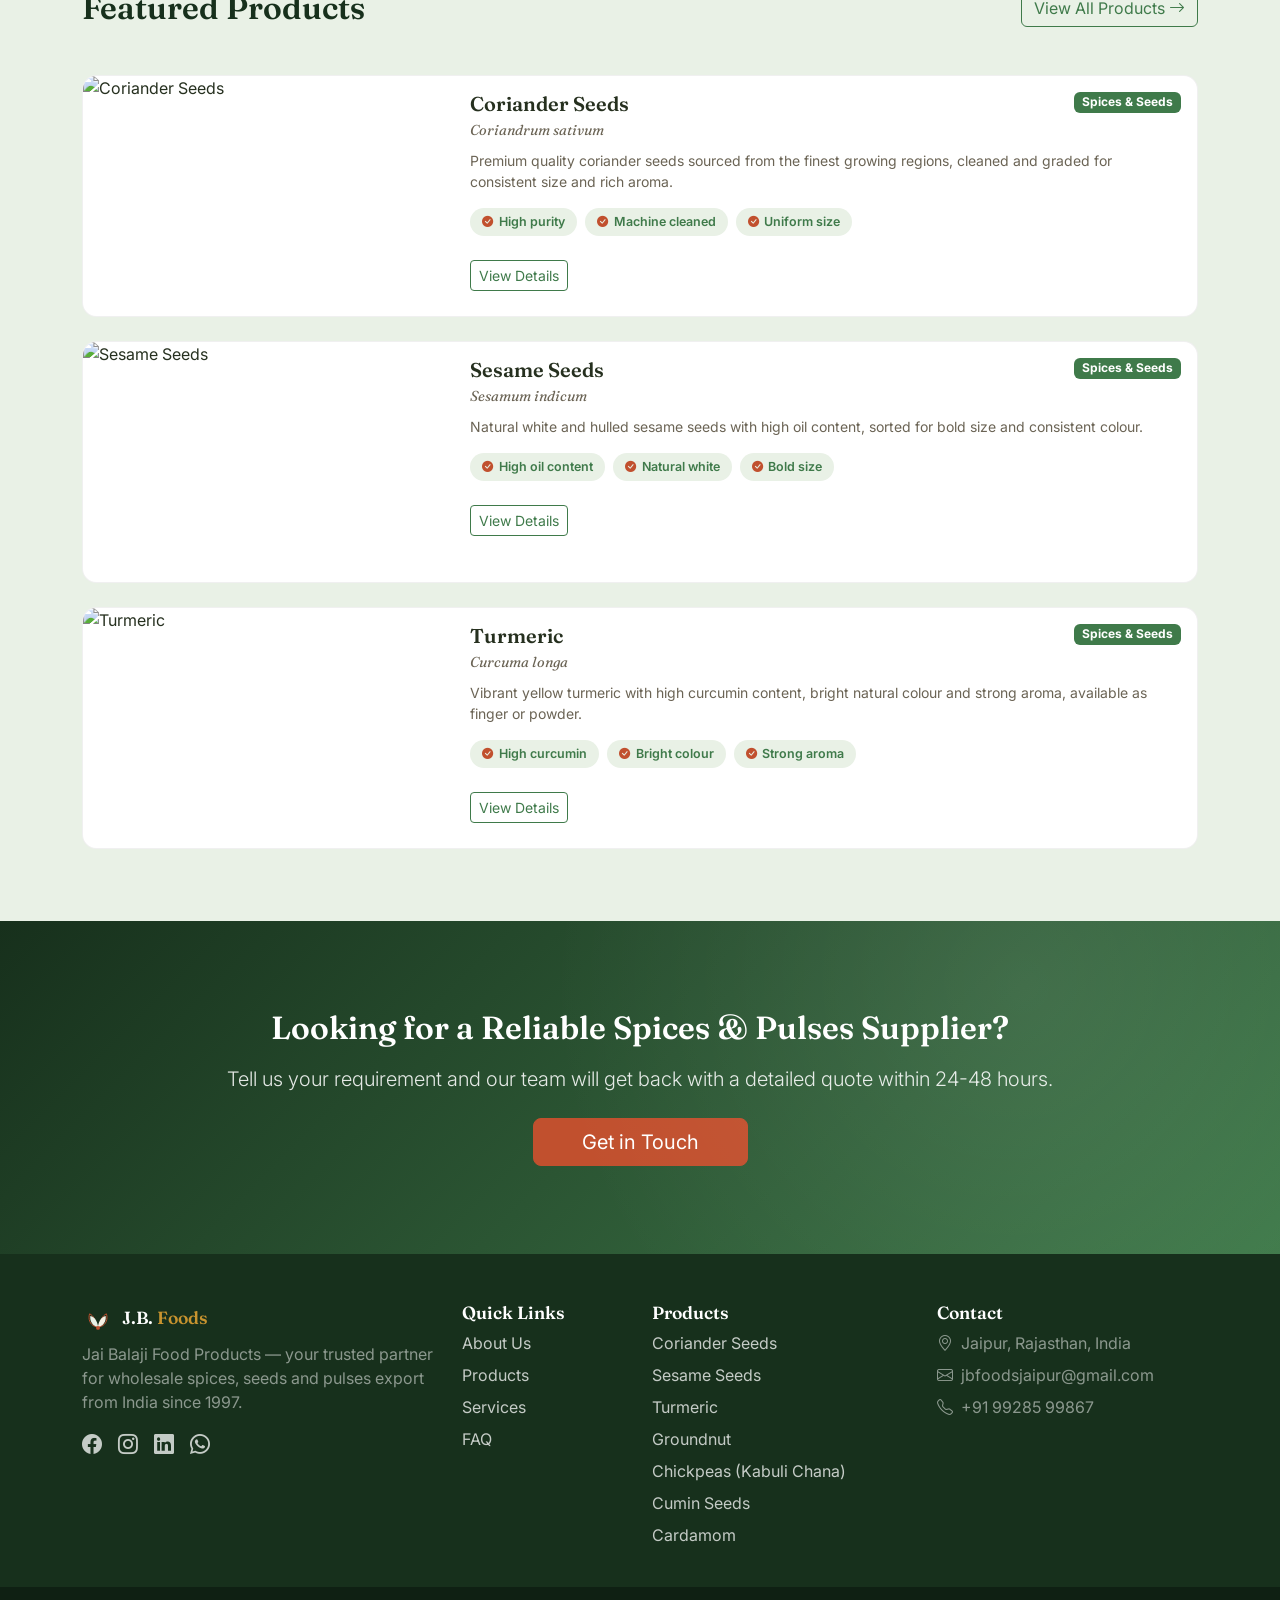
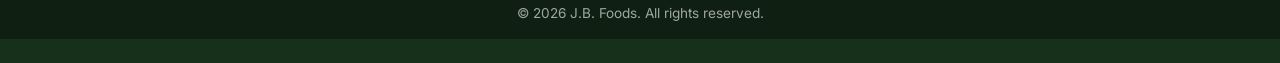
==== commit 11c319bd: "revamp model" ====
--- a/index.html
+++ b/index.html
@@ -16,7 +16,7 @@
 
   <link rel="preconnect" href="https://fonts.googleapis.com">
   <link rel="preconnect" href="https://fonts.gstatic.com" crossorigin>
-  <link href="https://fonts.googleapis.com/css2?family=Poppins:wght@500;600;700&family=Inter:wght@400;500;600&display=swap" rel="stylesheet">
+  <link href="https://fonts.googleapis.com/css2?family=Fraunces:ital,wght@0,500;0,600;0,700;1,500&family=Inter:wght@400;500;600&display=swap" rel="stylesheet">
   <link href="https://cdn.jsdelivr.net/npm/bootstrap@5.3.3/dist/css/bootstrap.min.css" rel="stylesheet">
   <link href="https://cdn.jsdelivr.net/npm/bootstrap-icons@1.11.3/font/bootstrap-icons.min.css" rel="stylesheet">
   <link href="assets/css/style.css" rel="stylesheet">
@@ -56,50 +56,44 @@
   </nav>
 
   <!-- Hero -->
-  <header class="hero">
-    <div class="container py-5">
-      <div class="row align-items-center py-4">
-        <div class="col-lg-6">
-          <span class="badge bg-light text-success mb-3 px-3 py-2">Trusted Since 1997</span>
-          <h1 class="display-5 fw-bold mb-3">From India's Heartland to the World's Kitchen</h1>
-          <p class="lead mb-4">J.B. Foods (Jai Balaji Food Products) provides the purest, most authentic spices, seeds and pulses — carefully sourced from local farmers and crafted with care for over 28 years.</p>
-          <div class="d-flex flex-wrap gap-3">
+  <header class="hero-home">
+    <div class="hero-home-overlay"></div>
+    <div class="container position-relative">
+      <div class="row justify-content-center text-center">
+        <div class="col-lg-9">
+          <span class="hero-eyebrow">Est. 1997 · Jaipur, Rajasthan</span>
+          <h1 class="hero-home-title mb-3">From India's Heartland to the World's Kitchen</h1>
+          <p class="hero-home-lead mb-4">J.B. Foods (Jai Balaji Food Products) provides the purest, most authentic spices, seeds and pulses — carefully sourced from local farmers and crafted with care for over 28 years.</p>
+          <div class="d-flex flex-wrap gap-3 justify-content-center">
             <a href="products.html" class="btn btn-gold btn-lg px-4">Explore Products</a>
             <a href="contact.html" class="btn btn-outline-light btn-lg px-4">Get Quote</a>
           </div>
         </div>
-        <div class="col-lg-6 mt-5 mt-lg-0">
-          <div class="hero-img-wrap">
-            <img src="https://images.unsplash.com/photo-1596040033229-a9821ebd058d?auto=format&fit=crop&w=900&q=70" class="img-fluid" alt="Assorted pulses and grains">
-          </div>
-        </div>
       </div>
     </div>
   </header>
 
-  <!-- Stats -->
-  <section class="py-4 bg-white border-bottom">
-    <div class="container">
-      <div class="row text-center gy-4">
-        <div class="col-6 col-md-3">
-          <div class="stat-number">28+</div>
-          <div class="text-muted-soft">Years Experience</div>
-        </div>
-        <div class="col-6 col-md-3">
-          <div class="stat-number">1997</div>
-          <div class="text-muted-soft">Established</div>
-        </div>
-        <div class="col-6 col-md-3">
-          <div class="stat-number">Global</div>
-          <div class="text-muted-soft">Export Reach</div>
-        </div>
-        <div class="col-6 col-md-3">
-          <div class="stat-number">FSSAI</div>
-          <div class="text-muted-soft">Compliant</div>
-        </div>
-      </div>
-    </div>
-  </section>
+  <!-- Floating stats card -->
+  <div class="container">
+    <div class="stats-float row text-center g-0">
+      <div class="col-6 col-md-3 stats-float-item">
+        <div class="stat-number">28+</div>
+        <div class="text-muted-soft small">Years Experience</div>
+      </div>
+      <div class="col-6 col-md-3 stats-float-item">
+        <div class="stat-number">1997</div>
+        <div class="text-muted-soft small">Established</div>
+      </div>
+      <div class="col-6 col-md-3 stats-float-item">
+        <div class="stat-number">Global</div>
+        <div class="text-muted-soft small">Export Reach</div>
+      </div>
+      <div class="col-6 col-md-3 stats-float-item">
+        <div class="stat-number">FSSAI</div>
+        <div class="text-muted-soft small">Compliant</div>
+      </div>
+    </div>
+  </div>
 
   <!-- Why Choose Us -->
   <section>
@@ -111,47 +105,51 @@
           <p class="text-muted-soft">From sourcing to shipment, every batch is graded, tested and packed to meet global import standards.</p>
         </div>
       </div>
-      <div class="row g-4">
-        <div class="col-md-6 col-lg-4">
-          <div class="card h-100 p-4 border-0 shadow-sm">
-            <div class="icon-box mb-3"><i class="bi bi-award"></i></div>
-            <h5>28 Years of Excellence</h5>
-            <p class="text-muted-soft mb-0">Nearly three decades of expertise in spice and pulses procurement and processing, with consistent quality delivery.</p>
-          </div>
-        </div>
-        <div class="col-md-6 col-lg-4">
-          <div class="card h-100 p-4 border-0 shadow-sm">
-            <div class="icon-box mb-3"><i class="bi bi-patch-check"></i></div>
-            <h5>Quality Assurance</h5>
-            <p class="text-muted-soft mb-0">Rigorous quality control at every stage, from raw material sourcing through to final packaging.</p>
-          </div>
-        </div>
-        <div class="col-md-6 col-lg-4">
-          <div class="card h-100 p-4 border-0 shadow-sm">
-            <div class="icon-box mb-3"><i class="bi bi-globe-asia-australia"></i></div>
-            <h5>Global Standards</h5>
-            <p class="text-muted-soft mb-0">Products processed to meet international quality expectations for export markets, adhering to FSSAI food safety standards.</p>
-          </div>
-        </div>
-        <div class="col-md-6 col-lg-4">
-          <div class="card h-100 p-4 border-0 shadow-sm">
-            <div class="icon-box mb-3"><i class="bi bi-graph-up-arrow"></i></div>
-            <h5>Competitive Pricing</h5>
-            <p class="text-muted-soft mb-0">Direct sourcing from farmers ensures the best prices without compromising on quality.</p>
-          </div>
-        </div>
-        <div class="col-md-6 col-lg-4">
-          <div class="card h-100 p-4 border-0 shadow-sm">
-            <div class="icon-box mb-3"><i class="bi bi-truck"></i></div>
-            <h5>Timely Delivery</h5>
-            <p class="text-muted-soft mb-0">Efficient logistics and established export documentation ensure on-time delivery to your destination.</p>
-          </div>
-        </div>
-        <div class="col-md-6 col-lg-4">
-          <div class="card h-100 p-4 border-0 shadow-sm">
-            <div class="icon-box mb-3"><i class="bi bi-box-seam"></i></div>
-            <h5>Custom Packaging</h5>
-            <p class="text-muted-soft mb-0">Flexible packaging solutions tailored to your specific requirements, for retail and bulk orders alike.</p>
+      <div class="row g-5">
+        <div class="col-md-6">
+          <div class="feature-row">
+            <span class="feature-row-num">01</span>
+            <div>
+              <h5>28 Years of Excellence</h5>
+              <p class="text-muted-soft mb-0">Nearly three decades of expertise in spice and pulses procurement and processing, with consistent quality delivery.</p>
+            </div>
+          </div>
+          <div class="feature-row">
+            <span class="feature-row-num">03</span>
+            <div>
+              <h5>Global Standards</h5>
+              <p class="text-muted-soft mb-0">Products processed to meet international quality expectations for export markets, adhering to FSSAI food safety standards.</p>
+            </div>
+          </div>
+          <div class="feature-row">
+            <span class="feature-row-num">05</span>
+            <div>
+              <h5>Timely Delivery</h5>
+              <p class="text-muted-soft mb-0">Efficient logistics and established export documentation ensure on-time delivery to your destination.</p>
+            </div>
+          </div>
+        </div>
+        <div class="col-md-6">
+          <div class="feature-row">
+            <span class="feature-row-num">02</span>
+            <div>
+              <h5>Quality Assurance</h5>
+              <p class="text-muted-soft mb-0">Rigorous quality control at every stage, from raw material sourcing through to final packaging.</p>
+            </div>
+          </div>
+          <div class="feature-row">
+            <span class="feature-row-num">04</span>
+            <div>
+              <h5>Competitive Pricing</h5>
+              <p class="text-muted-soft mb-0">Direct sourcing from farmers ensures the best prices without compromising on quality.</p>
+            </div>
+          </div>
+          <div class="feature-row">
+            <span class="feature-row-num">06</span>
+            <div>
+              <h5>Custom Packaging</h5>
+              <p class="text-muted-soft mb-0">Flexible packaging solutions tailored to your specific requirements, for retail and bulk orders alike.</p>
+            </div>
           </div>
         </div>
       </div>
@@ -278,6 +276,6 @@
   <script src="https://cdn.jsdelivr.net/npm/bootstrap@5.3.3/dist/js/bootstrap.bundle.min.js"></script>
   <script src="assets/js/main.js"></script>
   <script src="assets/js/products.js"></script>
-  <script>document.addEventListener("DOMContentLoaded", function () { JBProducts.load("productGrid", 6); });</script>
+  <script>document.addEventListener("DOMContentLoaded", function () { JBProducts.load("productGrid", 3); });</script>
 </body>
 </html>
--- a/assets/css/style.css
+++ b/assets/css/style.css
@@ -3,17 +3,19 @@
    ========================================================================== */
 
 :root {
-  --jb-green-900: #1b3a1f;
-  --jb-green-700: #2e7d32;
-  --jb-green-500: #4caf50;
-  --jb-green-100: #e8f3e6;
-  --jb-cream: #faf8f2;
-  --jb-gold: #c8942f;
-  --jb-text: #23291f;
-  --jb-text-muted: #5c6357;
+  --jb-green-900: #17301c;
+  --jb-green-700: #3f7a4a;
+  --jb-green-500: #6fa374;
+  --jb-green-100: #e9f1e6;
+  --jb-cream: #f6f1e4;
+  --jb-terracotta: #c1502e;
+  --jb-terracotta-dark: #9c3f22;
+  --jb-text: #26301f;
+  --jb-text-muted: #6b6455;
+  --font-display: "Fraunces", Georgia, serif;
 
   --bs-primary: var(--jb-green-700);
-  --bs-primary-rgb: 46, 125, 50;
+  --bs-primary-rgb: 63, 122, 74;
   --bs-link-color: var(--jb-green-700);
   --bs-link-hover-color: var(--jb-green-900);
   --bs-body-color: var(--jb-text);
@@ -22,16 +24,18 @@
 
 html {
   scroll-behavior: smooth;
+  overflow-x: hidden;
 }
 
 body {
   background-color: var(--jb-cream);
   color: var(--jb-text);
+  overflow-x: hidden;
 }
 
 h1, h2, h3, h4, h5, h6,
 .font-heading {
-  font-family: "Poppins", "Inter", sans-serif;
+  font-family: var(--font-display);
   font-weight: 600;
   color: var(--jb-green-900);
 }
@@ -62,30 +66,30 @@
   border-color: var(--jb-green-700);
 }
 .btn-gold {
-  background-color: var(--jb-gold);
-  border-color: var(--jb-gold);
+  background-color: var(--jb-terracotta);
+  border-color: var(--jb-terracotta);
   color: #fff;
 }
 .btn-gold:hover {
-  background-color: #a97a24;
-  border-color: #a97a24;
+  background-color: var(--jb-terracotta-dark);
+  border-color: var(--jb-terracotta-dark);
   color: #fff;
 }
 
 /* ---- Navbar ---- */
 .navbar-brand {
-  font-family: "Poppins", sans-serif;
-  font-weight: 700;
-  font-size: 1.4rem;
+  font-family: var(--font-display);
+  font-weight: 600;
+  font-size: 1.45rem;
   color: var(--jb-green-900) !important;
   display: inline-flex;
   align-items: center;
 }
 .navbar-brand .brand-accent {
-  color: var(--jb-green-700);
+  color: var(--jb-terracotta);
 }
 .navbar {
-  background-color: rgba(250, 248, 242, 0.97);
+  background-color: rgba(246, 241, 228, 0.97);
   box-shadow: 0 1px 10px rgba(0, 0, 0, 0.05);
 }
 .nav-link {
@@ -94,13 +98,13 @@
 }
 .nav-link.active,
 .nav-link:hover {
-  color: var(--jb-green-700) !important;
+  color: var(--jb-terracotta) !important;
 }
 .navbar .btn {
   white-space: nowrap;
 }
 
-/* ---- Hero ---- */
+/* ---- Simple gradient banner (used for in-page CTA strips and interior page headers) ---- */
 .hero {
   background: linear-gradient(135deg, var(--jb-green-900) 0%, var(--jb-green-700) 100%);
   color: #fff;
@@ -113,7 +117,7 @@
   inset: 0;
   background-image: radial-gradient(circle at 80% 20%, rgba(255,255,255,0.08), transparent 45%);
 }
-.hero h1, .hero p {
+.hero h1, .hero h2, .hero p {
   color: #fff;
   position: relative;
   z-index: 1;
@@ -121,14 +125,6 @@
 .hero .lead {
   color: rgba(255, 255, 255, 0.88);
 }
-.hero-img-wrap {
-  position: relative;
-  z-index: 1;
-}
-.hero-img-wrap img {
-  border-radius: 1rem;
-  box-shadow: 0 20px 50px rgba(0, 0, 0, 0.25);
-}
 
 .page-header {
   background: linear-gradient(135deg, var(--jb-green-900) 0%, var(--jb-green-700) 100%);
@@ -137,13 +133,78 @@
 }
 .page-header h1 { color: #fff; }
 .page-header p { color: rgba(255,255,255,0.85); }
+
+/* ---- Homepage hero: full-bleed photo with overlay + floating stats card ---- */
+.hero-home {
+  position: relative;
+  background-image: url('https://images.unsplash.com/photo-1596040033229-a9821ebd058d?auto=format&fit=crop&w=1600&q=70');
+  background-size: cover;
+  background-position: center;
+  padding: 7.5rem 0 9rem;
+  color: #fff;
+}
+.hero-home-overlay {
+  position: absolute;
+  inset: 0;
+  background: linear-gradient(160deg, rgba(23,48,28,.95) 15%, rgba(23,48,28,.82) 55%, rgba(23,48,28,.6) 100%);
+}
+.hero-eyebrow {
+  display: inline-block;
+  font-weight: 600;
+  letter-spacing: 0.14em;
+  text-transform: uppercase;
+  font-size: 0.78rem;
+  color: #e8b79a;
+  margin-bottom: 1.1rem;
+  position: relative;
+  z-index: 1;
+}
+.hero-home-title {
+  font-family: var(--font-display);
+  font-weight: 600;
+  font-size: clamp(2.1rem, 4.2vw, 3.3rem);
+  color: #fff;
+  position: relative;
+  z-index: 1;
+  line-height: 1.15;
+}
+.hero-home-lead {
+  color: rgba(255, 255, 255, 0.85);
+  font-size: 1.1rem;
+  max-width: 620px;
+  margin-left: auto;
+  margin-right: auto;
+  position: relative;
+  z-index: 1;
+}
+.hero-home .btn { position: relative; z-index: 1; }
+
+.stats-float {
+  background: #fff;
+  border-radius: 1rem;
+  box-shadow: 0 20px 45px rgba(23, 48, 28, 0.18);
+  margin-top: -4rem;
+  position: relative;
+  z-index: 2;
+  padding: 1.75rem 1rem;
+}
+.stats-float-item {
+  padding: 0.5rem 0;
+  border-right: 1px solid rgba(0, 0, 0, 0.07);
+}
+.stats-float-item:last-child { border-right: none; }
+@media (max-width: 767.98px) {
+  .stats-float-item:nth-child(2n) { border-right: none; }
+  .stats-float-item { border-bottom: 1px solid rgba(0, 0, 0, 0.07); padding: 0.75rem 0; }
+  .stats-float-item:nth-last-child(-n+2) { border-bottom: none; }
+}
 
 /* ---- Sections ---- */
 section {
   padding: 4.5rem 0;
 }
 .section-eyebrow {
-  color: var(--jb-green-700);
+  color: var(--jb-terracotta);
   font-weight: 700;
   letter-spacing: 0.08em;
   text-transform: uppercase;
@@ -161,7 +222,7 @@
 }
 .card:hover {
   transform: translateY(-4px);
-  box-shadow: 0 12px 28px rgba(27, 58, 31, 0.12);
+  box-shadow: 0 12px 28px rgba(23, 48, 28, 0.12);
 }
 .icon-box {
   width: 56px;
@@ -175,35 +236,69 @@
   font-size: 1.5rem;
 }
 
-/* ---- Product Cards ---- */
-.product-card img {
-  height: 190px;
+/* ---- Why Choose Us: numbered feature rows ---- */
+.feature-row {
+  display: flex;
+  gap: 1.25rem;
+  padding: 1.4rem 0;
+  border-bottom: 1px solid rgba(23, 48, 28, 0.1);
+}
+.feature-row:last-child { border-bottom: none; }
+.feature-row-num {
+  font-family: var(--font-display);
+  font-size: 1.8rem;
+  font-weight: 600;
+  color: var(--jb-terracotta);
+  line-height: 1;
+  min-width: 2.5rem;
+}
+.feature-row h5 { margin-bottom: 0.35rem; }
+
+/* ---- Product Cards (horizontal, editorial layout) ---- */
+.product-card-h {
+  border-radius: 0.9rem;
+  overflow: hidden;
+  border: 1px solid rgba(0,0,0,0.06);
+  transition: box-shadow 0.2s ease;
+}
+.product-card-h:hover {
+  box-shadow: 0 14px 32px rgba(23, 48, 28, 0.14);
+}
+.product-card-h-img {
+  width: 100%;
+  height: 240px;
   object-fit: cover;
-  border-top-left-radius: 0.9rem;
-  border-top-right-radius: 0.9rem;
-}
-.product-card .badge {
+  display: block;
+}
+@media (max-width: 767.98px) {
+  .product-card-h-img { height: 200px; }
+}
+.product-card-h .badge {
   background-color: var(--jb-green-700);
 }
-.product-card .badge.pulse {
-  background-color: var(--jb-gold);
+.product-card-h .badge.pulse {
+  background-color: var(--jb-terracotta);
 }
 .product-scientific {
   font-style: italic;
+  font-family: var(--font-display);
   color: var(--jb-text-muted);
-  font-size: 0.85rem;
-}
-.feature-list li {
-  font-size: 0.85rem;
-  color: var(--jb-text-muted);
-  display: flex;
+  font-size: 0.9rem;
+}
+.feature-pill {
+  background-color: var(--jb-green-100);
+  color: var(--jb-green-700);
+  font-size: 0.78rem;
+  font-weight: 600;
+  padding: 0.3rem 0.75rem;
+  border-radius: 2rem;
+  display: inline-flex;
   align-items: center;
-  gap: 0.4rem;
-  margin-bottom: 0.2rem;
-}
-.feature-list li i {
-  color: var(--jb-green-700);
-  font-size: 0.8rem;
+  gap: 0.35rem;
+}
+.feature-pill i {
+  color: var(--jb-terracotta);
+  font-size: 0.7rem;
 }
 .spec-table td, .spec-table th {
   padding: 0.4rem 0.6rem;
@@ -212,9 +307,9 @@
 
 /* ---- Stats ---- */
 .stat-number {
-  font-family: "Poppins", sans-serif;
+  font-family: var(--font-display);
   font-weight: 700;
-  font-size: 2.4rem;
+  font-size: 2.2rem;
   color: var(--jb-green-700);
 }
 
@@ -227,13 +322,14 @@
   color: rgba(255, 255, 255, 0.75);
 }
 footer a:hover {
-  color: #fff;
+  color: #e8b79a;
 }
 footer h5 {
   color: #fff;
+  font-size: 1.1rem;
 }
 .footer-bottom {
-  background-color: #142c17;
+  background-color: #0f2013;
   color: rgba(255, 255, 255, 0.6);
   font-size: 0.85rem;
 }
@@ -264,7 +360,7 @@
 /* ---- Forms ---- */
 .form-control:focus, .form-select:focus {
   border-color: var(--jb-green-500);
-  box-shadow: 0 0 0 0.2rem rgba(76, 175, 80, 0.15);
+  box-shadow: 0 0 0 0.2rem rgba(111, 163, 116, 0.2);
 }
 
 /* ---- FAQ Accordion ---- */
@@ -297,7 +393,6 @@
 /* ---- Responsive tweaks ---- */
 @media (max-width: 767.98px) {
   section { padding: 3rem 0; }
-  .hero { text-align: center; }
-  .hero-img-wrap { margin-top: 2rem; }
-  .stat-number { font-size: 1.9rem; }
-}
+  .hero-home { padding: 5rem 0 7rem; text-align: center; }
+  .stat-number { font-size: 1.8rem; }
+}
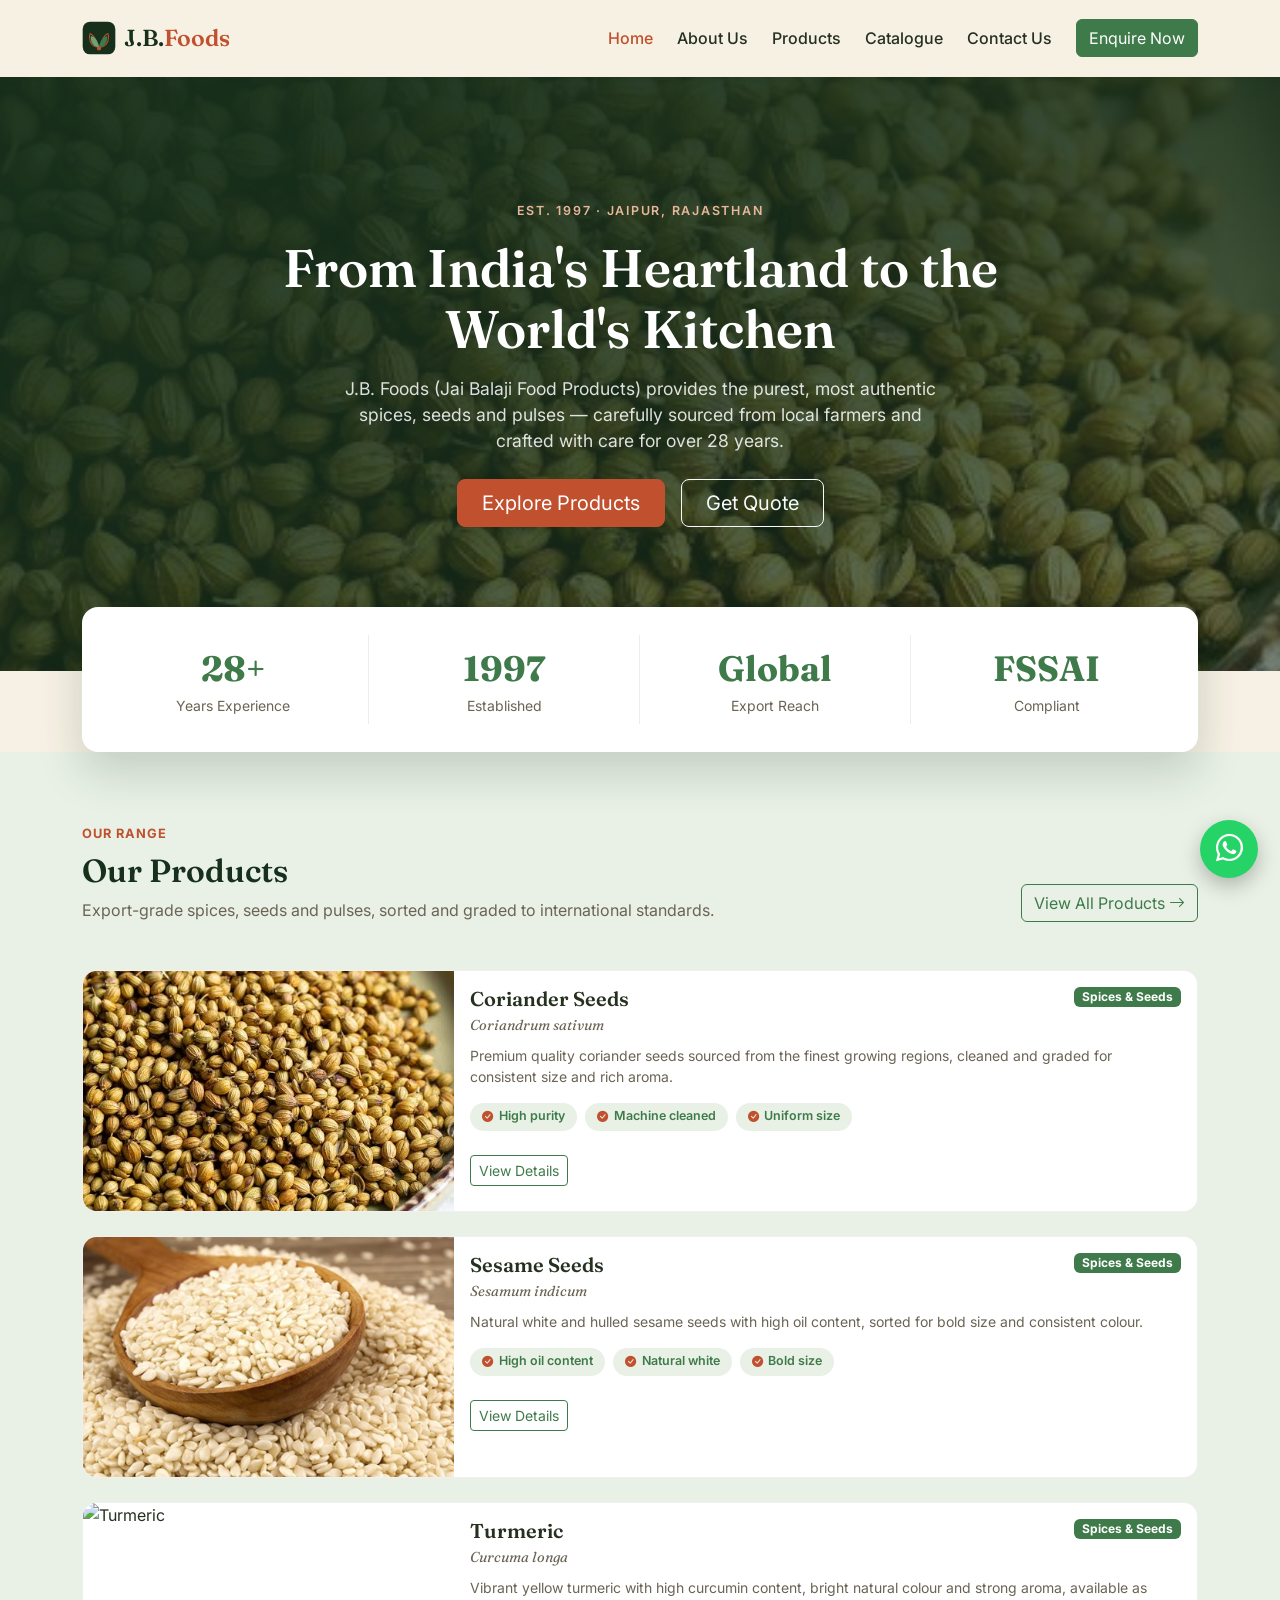
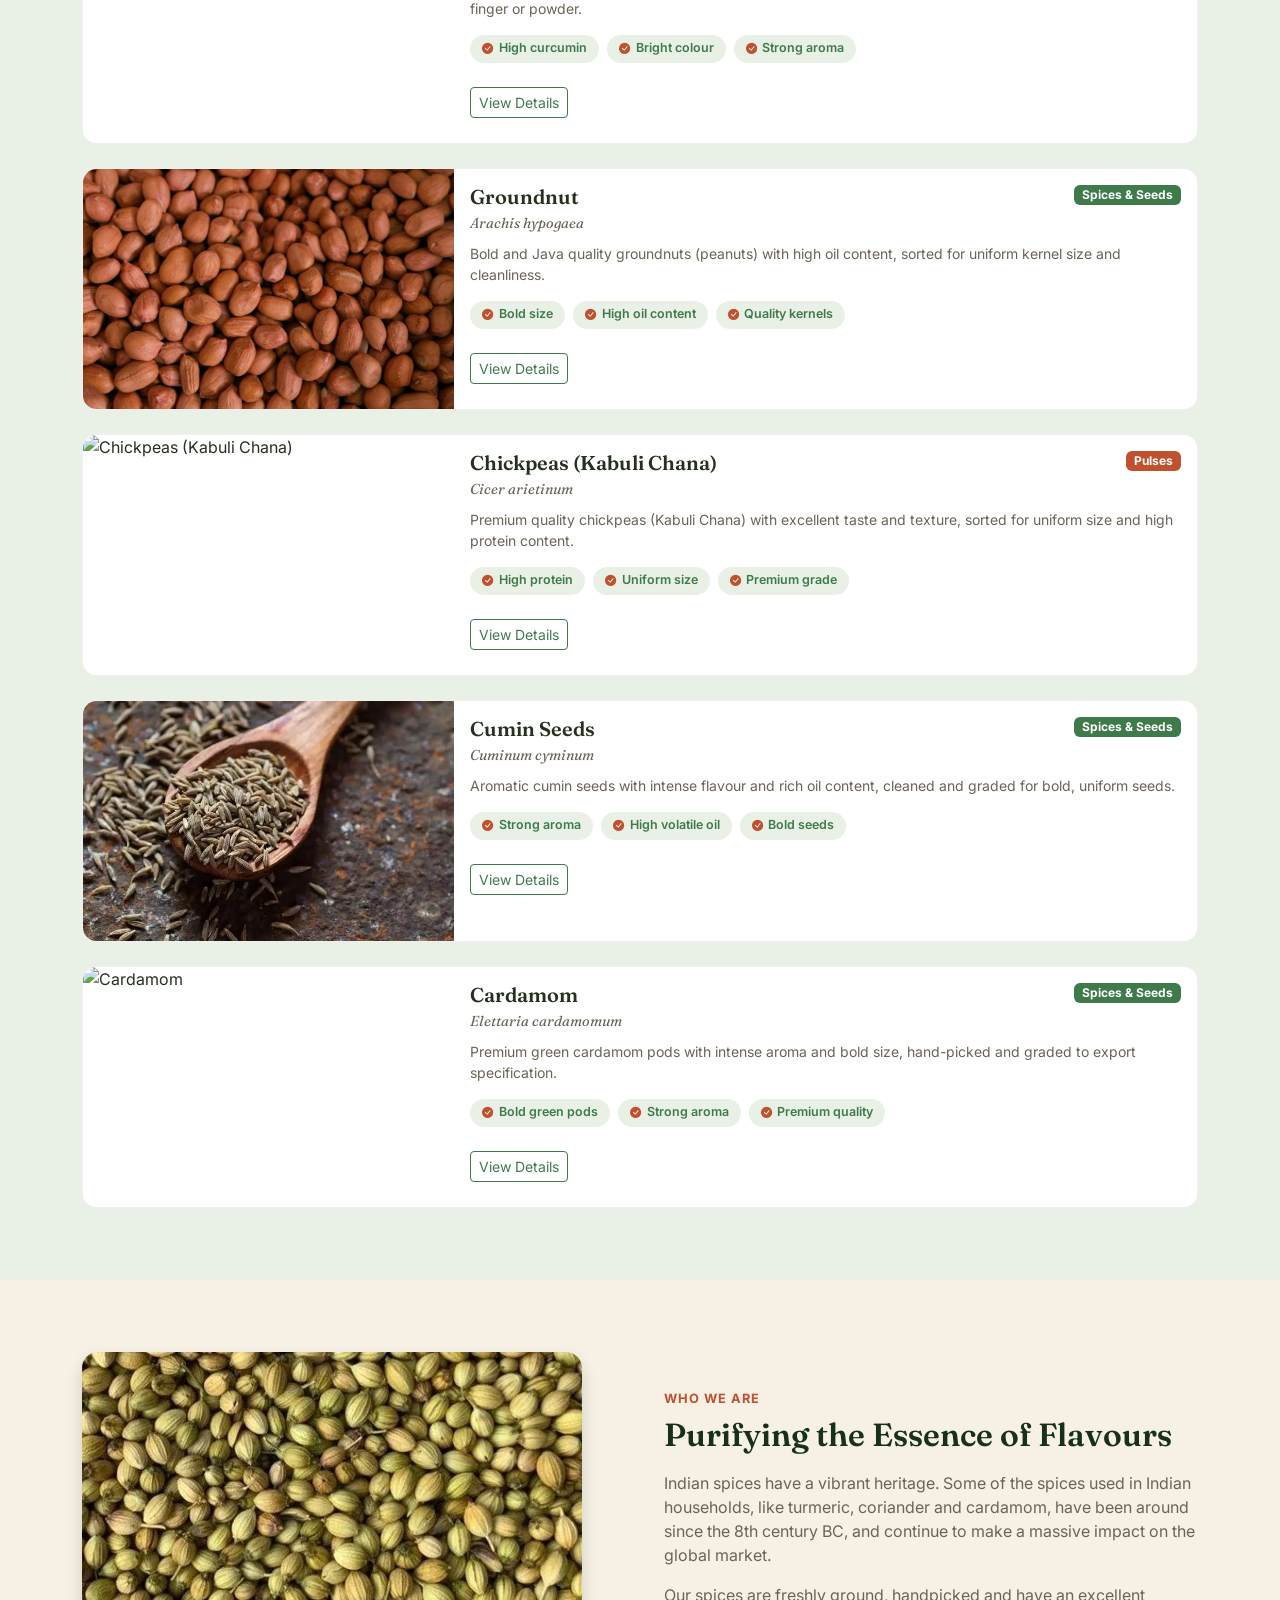
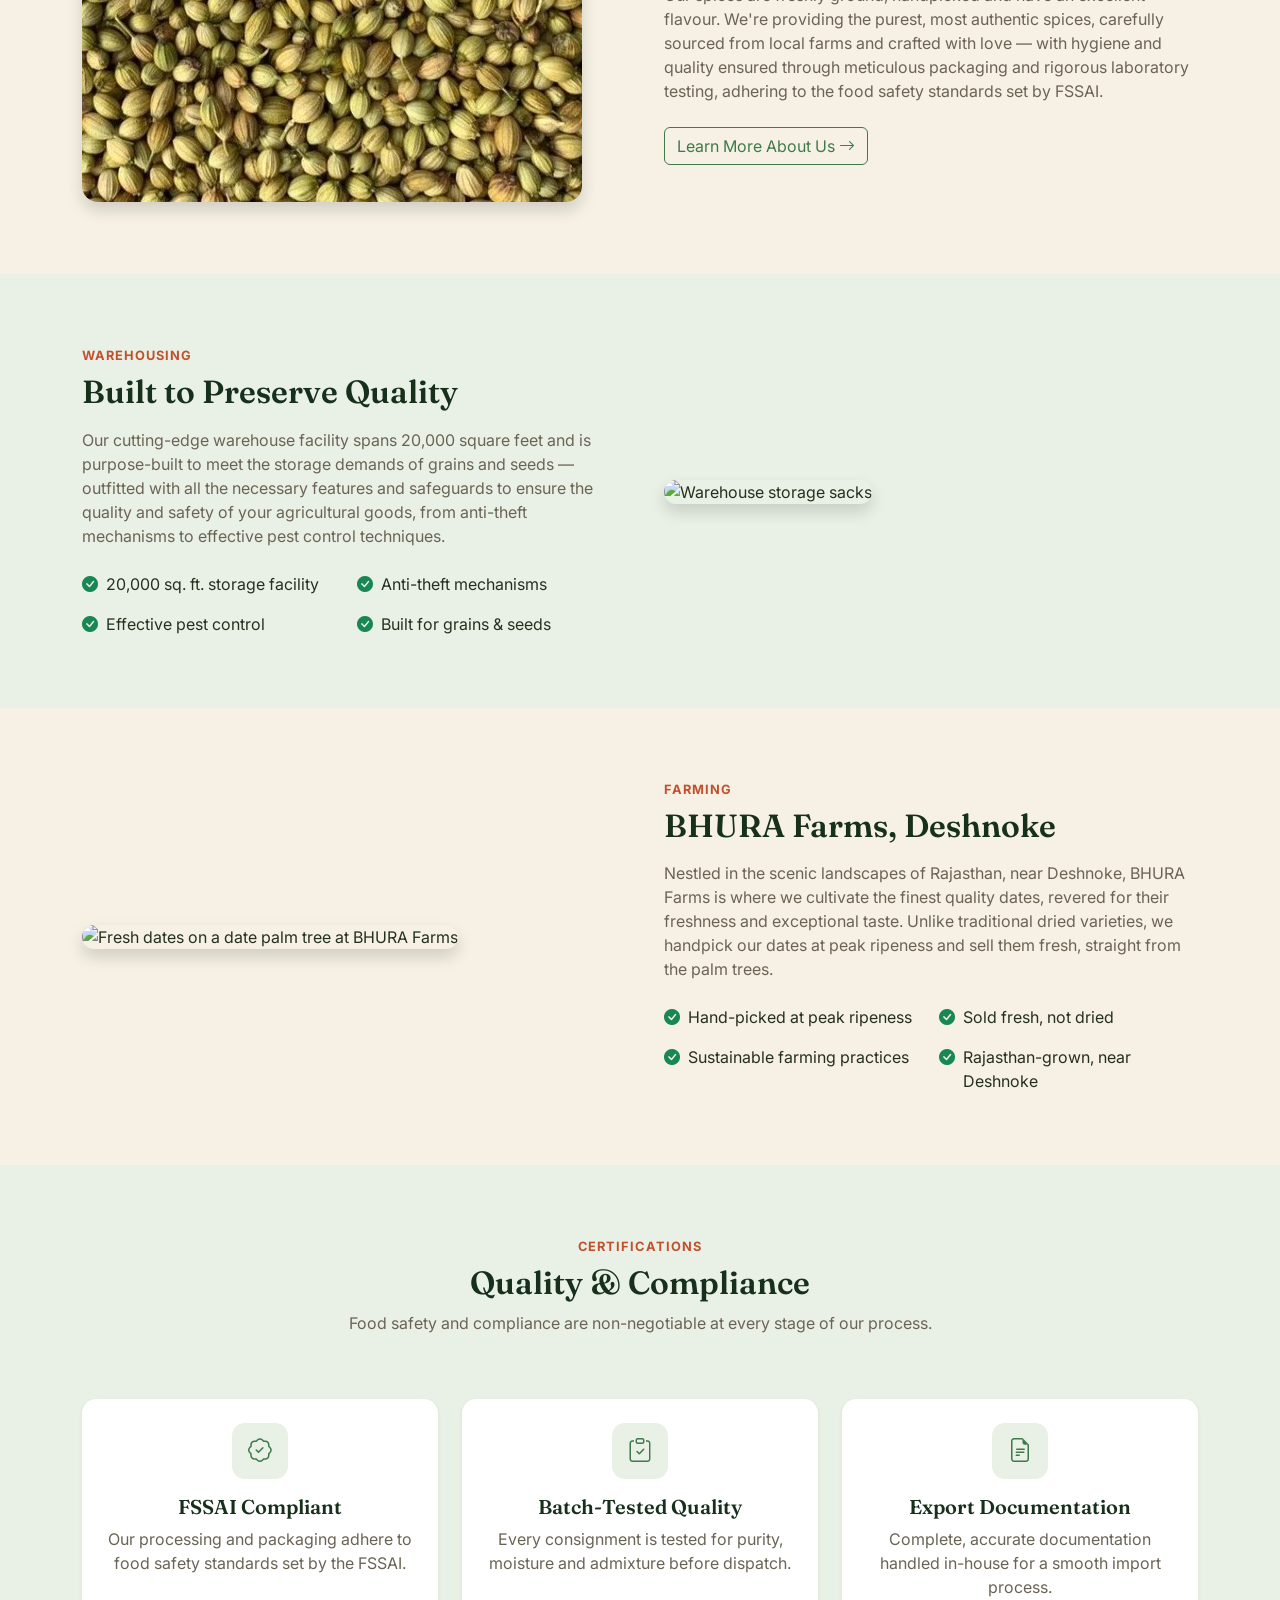
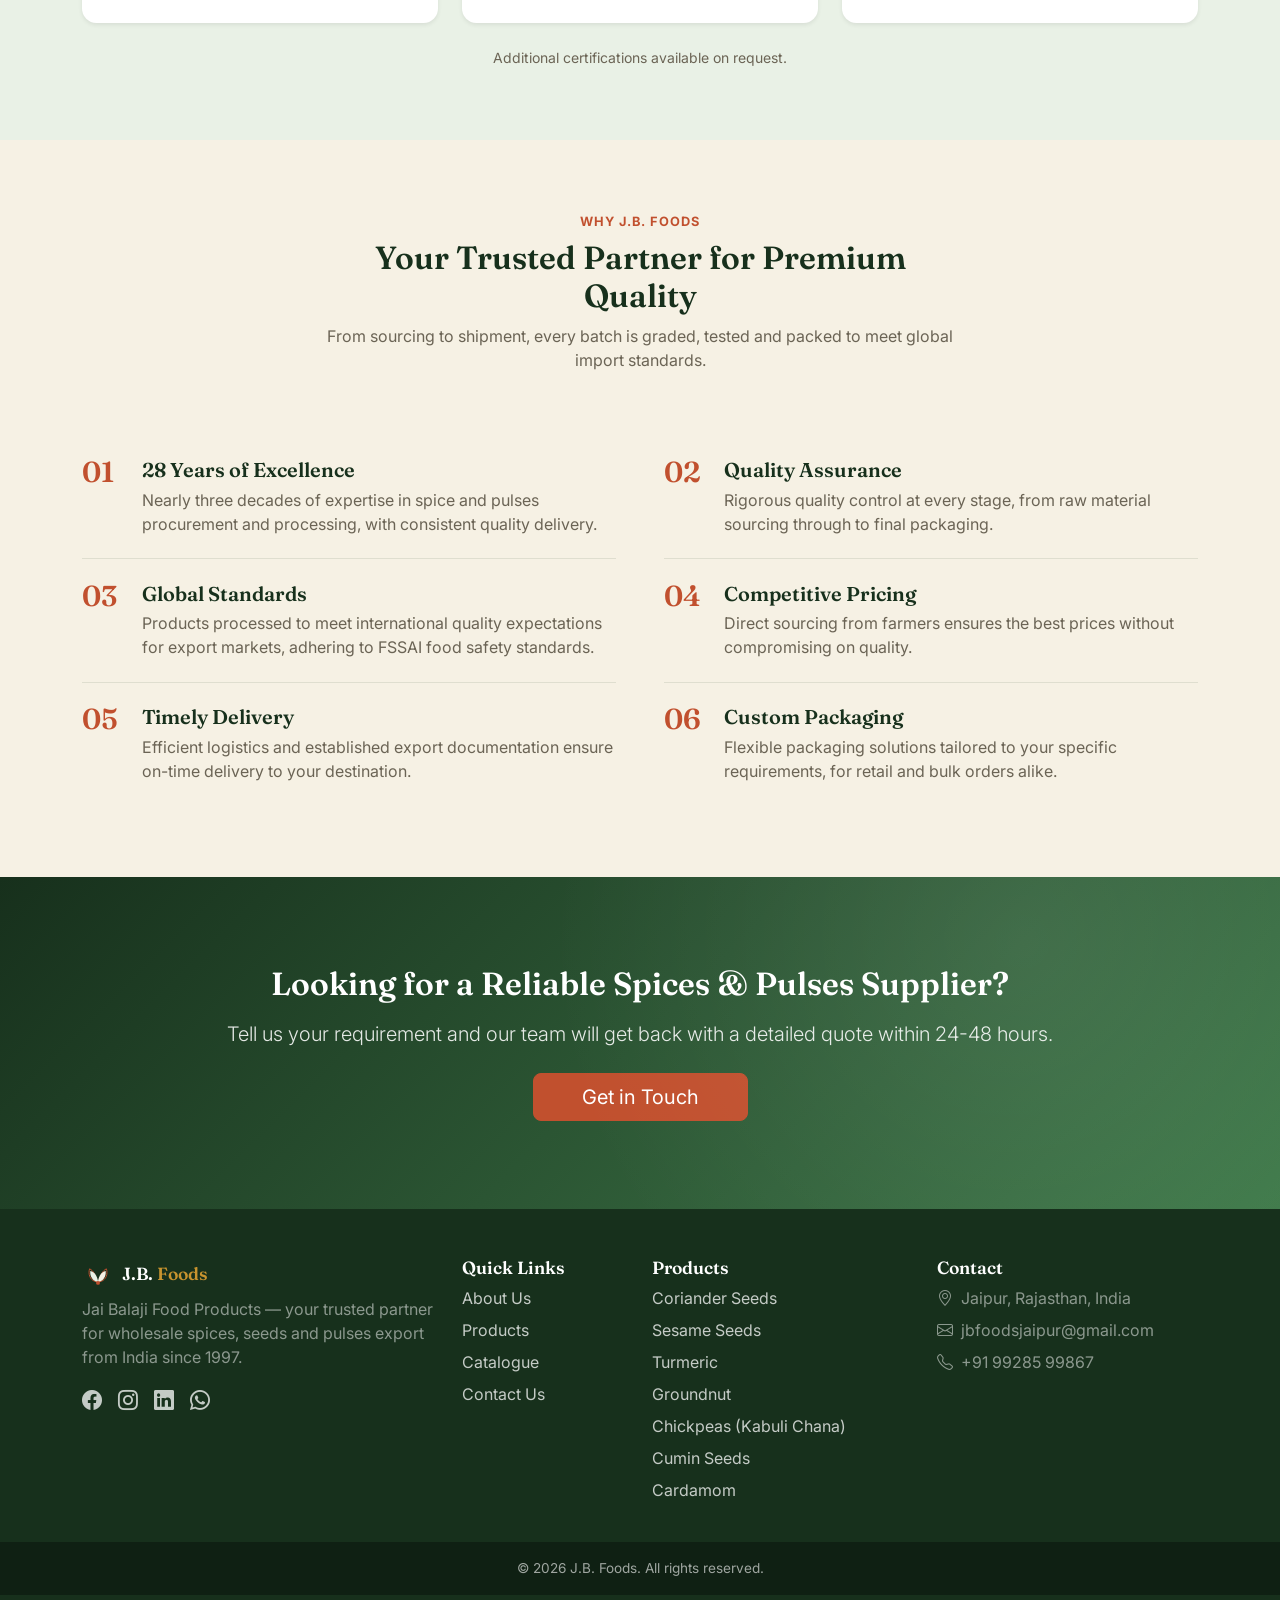
==== commit 8e4972d4: "recent changes" ====
--- a/index.html
+++ b/index.html
@@ -19,7 +19,7 @@
   <link href="https://fonts.googleapis.com/css2?family=Fraunces:ital,wght@0,500;0,600;0,700;1,500&family=Inter:wght@400;500;600&display=swap" rel="stylesheet">
   <link href="https://cdn.jsdelivr.net/npm/bootstrap@5.3.3/dist/css/bootstrap.min.css" rel="stylesheet">
   <link href="https://cdn.jsdelivr.net/npm/bootstrap-icons@1.11.3/font/bootstrap-icons.min.css" rel="stylesheet">
-  <link href="assets/css/style.css" rel="stylesheet">
+  <link href="assets/css/style.css?v=3" rel="stylesheet">
 
   <!-- Google Analytics: replace G-XXXXXXXXXX with the client's Measurement ID -->
   <!--
@@ -46,9 +46,8 @@
           <li class="nav-item"><a class="nav-link" href="index.html">Home</a></li>
           <li class="nav-item"><a class="nav-link" href="about.html">About Us</a></li>
           <li class="nav-item"><a class="nav-link" href="products.html">Products</a></li>
-          <li class="nav-item"><a class="nav-link" href="services.html">Services</a></li>
-          <li class="nav-item"><a class="nav-link" href="faq.html">FAQ</a></li>
-          <li class="nav-item"><a class="nav-link" href="contact.html">Contact</a></li>
+          <li class="nav-item"><a class="nav-link" href="assets/downloads/JB-Foods-Product-Catalogue.pdf" target="_blank" rel="noopener">Catalogue</a></li>
+          <li class="nav-item"><a class="nav-link" href="contact.html">Contact Us</a></li>
           <li class="nav-item ms-lg-2 mt-2 mt-lg-0"><a class="btn btn-primary" href="contact.html">Enquire Now</a></li>
         </ul>
       </div>
@@ -57,6 +56,12 @@
 
   <!-- Hero -->
   <header class="hero-home">
+    <div class="hero-home-slides" id="heroSlides">
+      <div class="hero-slide active" style="background-image:url('assets/img/products/coriander-seeds.jpg')"></div>
+      <div class="hero-slide" style="background-image:url('assets/img/products/sesame-seeds.jpg')"></div>
+      <div class="hero-slide" style="background-image:url('assets/img/products/cumin-seeds.jpg')"></div>
+      <div class="hero-slide" style="background-image:url('assets/img/products/groundnut.jpg')"></div>
+    </div>
     <div class="hero-home-overlay"></div>
     <div class="container position-relative">
       <div class="row justify-content-center text-center">
@@ -95,6 +100,164 @@
     </div>
   </div>
 
+  <!-- Product Details -->
+  <section class="bg-soft">
+    <div class="container">
+      <div class="row align-items-end mb-5">
+        <div class="col-md-8">
+          <div class="section-eyebrow mb-2">Our Range</div>
+          <h2 class="mb-0">Our Products</h2>
+          <p class="text-muted-soft mt-2 mb-0">Export-grade spices, seeds and pulses, sorted and graded to international standards.</p>
+        </div>
+        <div class="col-md-4 text-md-end mt-3 mt-md-0">
+          <a href="products.html" class="btn btn-outline-primary">View All Products <i class="bi bi-arrow-right"></i></a>
+        </div>
+      </div>
+      <div class="row g-4" id="productGrid">
+        <div class="col-12 text-center py-5 text-muted-soft">Loading products…</div>
+      </div>
+    </div>
+  </section>
+
+  <!-- Company Description -->
+  <section>
+    <div class="container">
+      <div class="row align-items-center g-5">
+        <div class="col-lg-6">
+          <img src="assets/img/products/coriander-seeds-alt.jpg" class="img-fluid rounded-4 shadow" alt="Close-up of coriander seeds">
+        </div>
+        <div class="col-lg-6">
+          <div class="section-eyebrow mb-2">Who We Are</div>
+          <h2 class="mb-3">Purifying the Essence of Flavours</h2>
+          <p class="text-muted-soft">Indian spices have a vibrant heritage. Some of the spices used in Indian households, like turmeric, coriander and cardamom, have been around since the 8th century BC, and continue to make a massive impact on the global market.</p>
+          <p class="text-muted-soft mb-4">Our spices are freshly ground, handpicked and have an excellent flavour. We're providing the purest, most authentic spices, carefully sourced from local farms and crafted with love — with hygiene and quality ensured through meticulous packaging and rigorous laboratory testing, adhering to the food safety standards set by FSSAI.</p>
+          <a href="about.html" class="btn btn-outline-primary">Learn More About Us <i class="bi bi-arrow-right"></i></a>
+        </div>
+      </div>
+    </div>
+  </section>
+
+  <!-- Warehousing -->
+  <section class="bg-soft">
+    <div class="container">
+      <div class="row align-items-center g-5">
+        <div class="col-lg-6 order-lg-2">
+          <img src="https://images.unsplash.com/photo-1530496216518-a53d24e99c31?auto=format&fit=crop&w=900&q=70" class="img-fluid rounded-4 shadow" alt="Warehouse storage sacks">
+        </div>
+        <div class="col-lg-6 order-lg-1">
+          <div class="section-eyebrow mb-2">Warehousing</div>
+          <h2 class="mb-3">Built to Preserve Quality</h2>
+          <p class="text-muted-soft mb-4">Our cutting-edge warehouse facility spans 20,000 square feet and is purpose-built to meet the storage demands of grains and seeds — outfitted with all the necessary features and safeguards to ensure the quality and safety of your agricultural goods, from anti-theft mechanisms to effective pest control techniques.</p>
+          <div class="row g-3">
+            <div class="col-sm-6">
+              <div class="d-flex align-items-start gap-2">
+                <i class="bi bi-check-circle-fill text-success"></i>
+                <span>20,000 sq. ft. storage facility</span>
+              </div>
+            </div>
+            <div class="col-sm-6">
+              <div class="d-flex align-items-start gap-2">
+                <i class="bi bi-check-circle-fill text-success"></i>
+                <span>Anti-theft mechanisms</span>
+              </div>
+            </div>
+            <div class="col-sm-6">
+              <div class="d-flex align-items-start gap-2">
+                <i class="bi bi-check-circle-fill text-success"></i>
+                <span>Effective pest control</span>
+              </div>
+            </div>
+            <div class="col-sm-6">
+              <div class="d-flex align-items-start gap-2">
+                <i class="bi bi-check-circle-fill text-success"></i>
+                <span>Built for grains &amp; seeds</span>
+              </div>
+            </div>
+          </div>
+        </div>
+      </div>
+    </div>
+  </section>
+
+  <!-- Farming -->
+  <section>
+    <div class="container">
+      <div class="row align-items-center g-5">
+        <div class="col-lg-6">
+          <img src="https://images.unsplash.com/photo-1642073537056-20608544f111?auto=format&fit=crop&w=900&q=70" class="img-fluid rounded-4 shadow" alt="Fresh dates on a date palm tree at BHURA Farms">
+        </div>
+        <div class="col-lg-6">
+          <div class="section-eyebrow mb-2">Farming</div>
+          <h2 class="mb-3">BHURA Farms, Deshnoke</h2>
+          <p class="text-muted-soft mb-4">Nestled in the scenic landscapes of Rajasthan, near Deshnoke, BHURA Farms is where we cultivate the finest quality dates, revered for their freshness and exceptional taste. Unlike traditional dried varieties, we handpick our dates at peak ripeness and sell them fresh, straight from the palm trees.</p>
+          <div class="row g-3">
+            <div class="col-sm-6">
+              <div class="d-flex align-items-start gap-2">
+                <i class="bi bi-check-circle-fill text-success"></i>
+                <span>Hand-picked at peak ripeness</span>
+              </div>
+            </div>
+            <div class="col-sm-6">
+              <div class="d-flex align-items-start gap-2">
+                <i class="bi bi-check-circle-fill text-success"></i>
+                <span>Sold fresh, not dried</span>
+              </div>
+            </div>
+            <div class="col-sm-6">
+              <div class="d-flex align-items-start gap-2">
+                <i class="bi bi-check-circle-fill text-success"></i>
+                <span>Sustainable farming practices</span>
+              </div>
+            </div>
+            <div class="col-sm-6">
+              <div class="d-flex align-items-start gap-2">
+                <i class="bi bi-check-circle-fill text-success"></i>
+                <span>Rajasthan-grown, near Deshnoke</span>
+              </div>
+            </div>
+          </div>
+        </div>
+      </div>
+    </div>
+  </section>
+
+  <!-- Quality & Compliance -->
+  <section class="bg-soft">
+    <div class="container">
+      <div class="row justify-content-center text-center mb-5">
+        <div class="col-lg-7">
+          <div class="section-eyebrow mb-2">Certifications</div>
+          <h2>Quality &amp; Compliance</h2>
+          <p class="text-muted-soft">Food safety and compliance are non-negotiable at every stage of our process.</p>
+        </div>
+      </div>
+      <div class="row g-4 justify-content-center">
+        <div class="col-md-4">
+          <div class="card h-100 p-4 border-0 shadow-sm text-center">
+            <div class="icon-box mx-auto mb-3"><i class="bi bi-patch-check"></i></div>
+            <h5>FSSAI Compliant</h5>
+            <p class="text-muted-soft mb-0">Our processing and packaging adhere to food safety standards set by the FSSAI.</p>
+          </div>
+        </div>
+        <div class="col-md-4">
+          <div class="card h-100 p-4 border-0 shadow-sm text-center">
+            <div class="icon-box mx-auto mb-3"><i class="bi bi-clipboard-check"></i></div>
+            <h5>Batch-Tested Quality</h5>
+            <p class="text-muted-soft mb-0">Every consignment is tested for purity, moisture and admixture before dispatch.</p>
+          </div>
+        </div>
+        <div class="col-md-4">
+          <div class="card h-100 p-4 border-0 shadow-sm text-center">
+            <div class="icon-box mx-auto mb-3"><i class="bi bi-file-earmark-text"></i></div>
+            <h5>Export Documentation</h5>
+            <p class="text-muted-soft mb-0">Complete, accurate documentation handled in-house for a smooth import process.</p>
+          </div>
+        </div>
+      </div>
+      <p class="text-center text-muted-soft small mt-4 mb-0">Additional certifications available on request.</p>
+    </div>
+  </section>
+
   <!-- Why Choose Us -->
   <section>
     <div class="container">
@@ -152,24 +315,6 @@
             </div>
           </div>
         </div>
-      </div>
-    </div>
-  </section>
-
-  <!-- Featured Products -->
-  <section class="bg-soft">
-    <div class="container">
-      <div class="row align-items-end mb-5">
-        <div class="col-md-8">
-          <div class="section-eyebrow mb-2">Our Range</div>
-          <h2 class="mb-0">Featured Products</h2>
-        </div>
-        <div class="col-md-4 text-md-end mt-3 mt-md-0">
-          <a href="products.html" class="btn btn-outline-primary">View All Products <i class="bi bi-arrow-right"></i></a>
-        </div>
-      </div>
-      <div class="row g-4" id="productGrid">
-        <div class="col-12 text-center py-5 text-muted-soft">Loading products…</div>
       </div>
     </div>
   </section>
@@ -237,8 +382,8 @@
           <ul class="list-unstyled">
             <li class="mb-2"><a href="about.html">About Us</a></li>
             <li class="mb-2"><a href="products.html">Products</a></li>
-            <li class="mb-2"><a href="services.html">Services</a></li>
-            <li class="mb-2"><a href="faq.html">FAQ</a></li>
+            <li class="mb-2"><a href="assets/downloads/JB-Foods-Product-Catalogue.pdf" target="_blank" rel="noopener">Catalogue</a></li>
+            <li class="mb-2"><a href="contact.html">Contact Us</a></li>
           </ul>
         </div>
         <div class="col-6 col-md-3">
@@ -274,8 +419,8 @@
   </a>
 
   <script src="https://cdn.jsdelivr.net/npm/bootstrap@5.3.3/dist/js/bootstrap.bundle.min.js"></script>
-  <script src="assets/js/main.js"></script>
-  <script src="assets/js/products.js"></script>
-  <script>document.addEventListener("DOMContentLoaded", function () { JBProducts.load("productGrid", 3); });</script>
+  <script src="assets/js/main.js?v=3"></script>
+  <script src="assets/js/products.js?v=3"></script>
+  <script>document.addEventListener("DOMContentLoaded", function () { JBProducts.load("productGrid", 7); });</script>
 </body>
 </html>
--- a/assets/css/style.css
+++ b/assets/css/style.css
@@ -137,11 +137,25 @@
 /* ---- Homepage hero: full-bleed photo with overlay + floating stats card ---- */
 .hero-home {
   position: relative;
-  background-image: url('https://images.unsplash.com/photo-1596040033229-a9821ebd058d?auto=format&fit=crop&w=1600&q=70');
+  overflow: hidden;
+  background-color: var(--jb-green-900);
+  padding: 7.5rem 0 9rem;
+  color: #fff;
+}
+.hero-home-slides {
+  position: absolute;
+  inset: 0;
+}
+.hero-slide {
+  position: absolute;
+  inset: 0;
   background-size: cover;
   background-position: center;
-  padding: 7.5rem 0 9rem;
-  color: #fff;
+  opacity: 0;
+  transition: opacity 1.8s ease;
+}
+.hero-slide.active {
+  opacity: 1;
 }
 .hero-home-overlay {
   position: absolute;
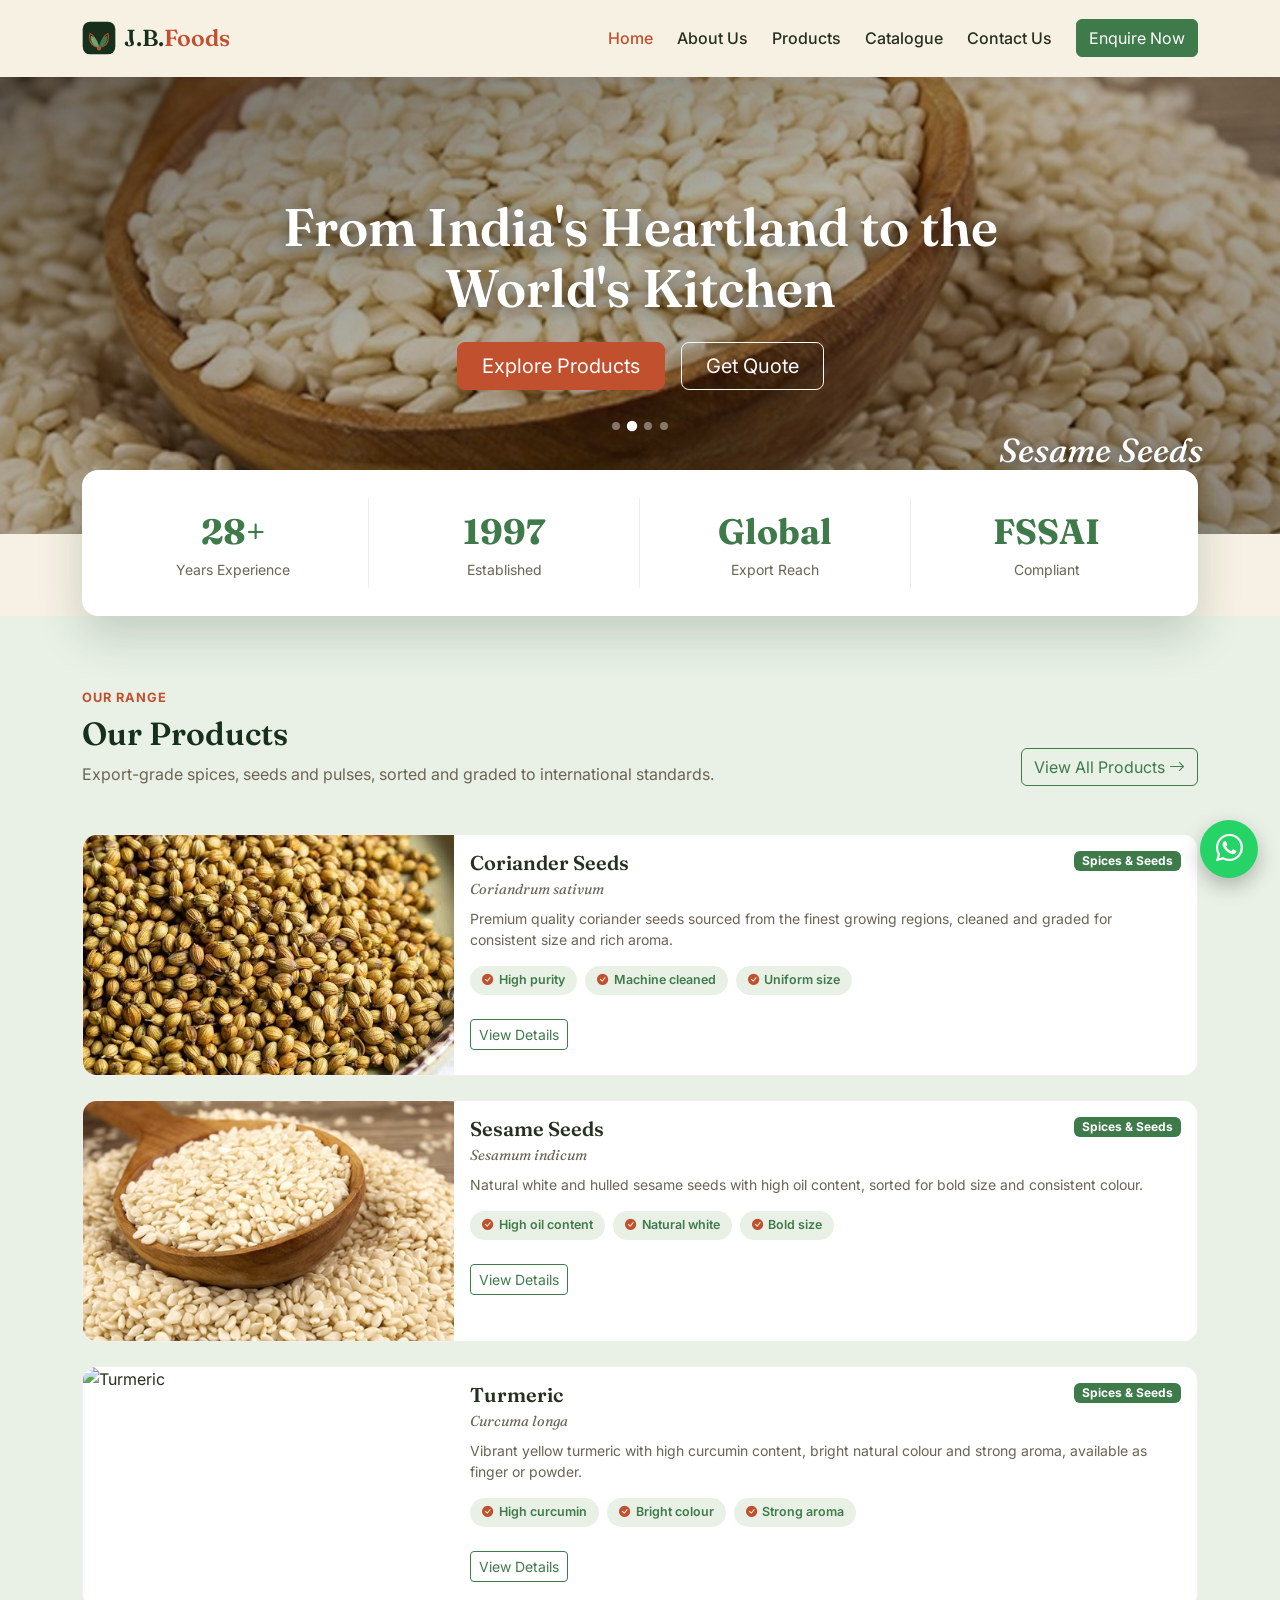
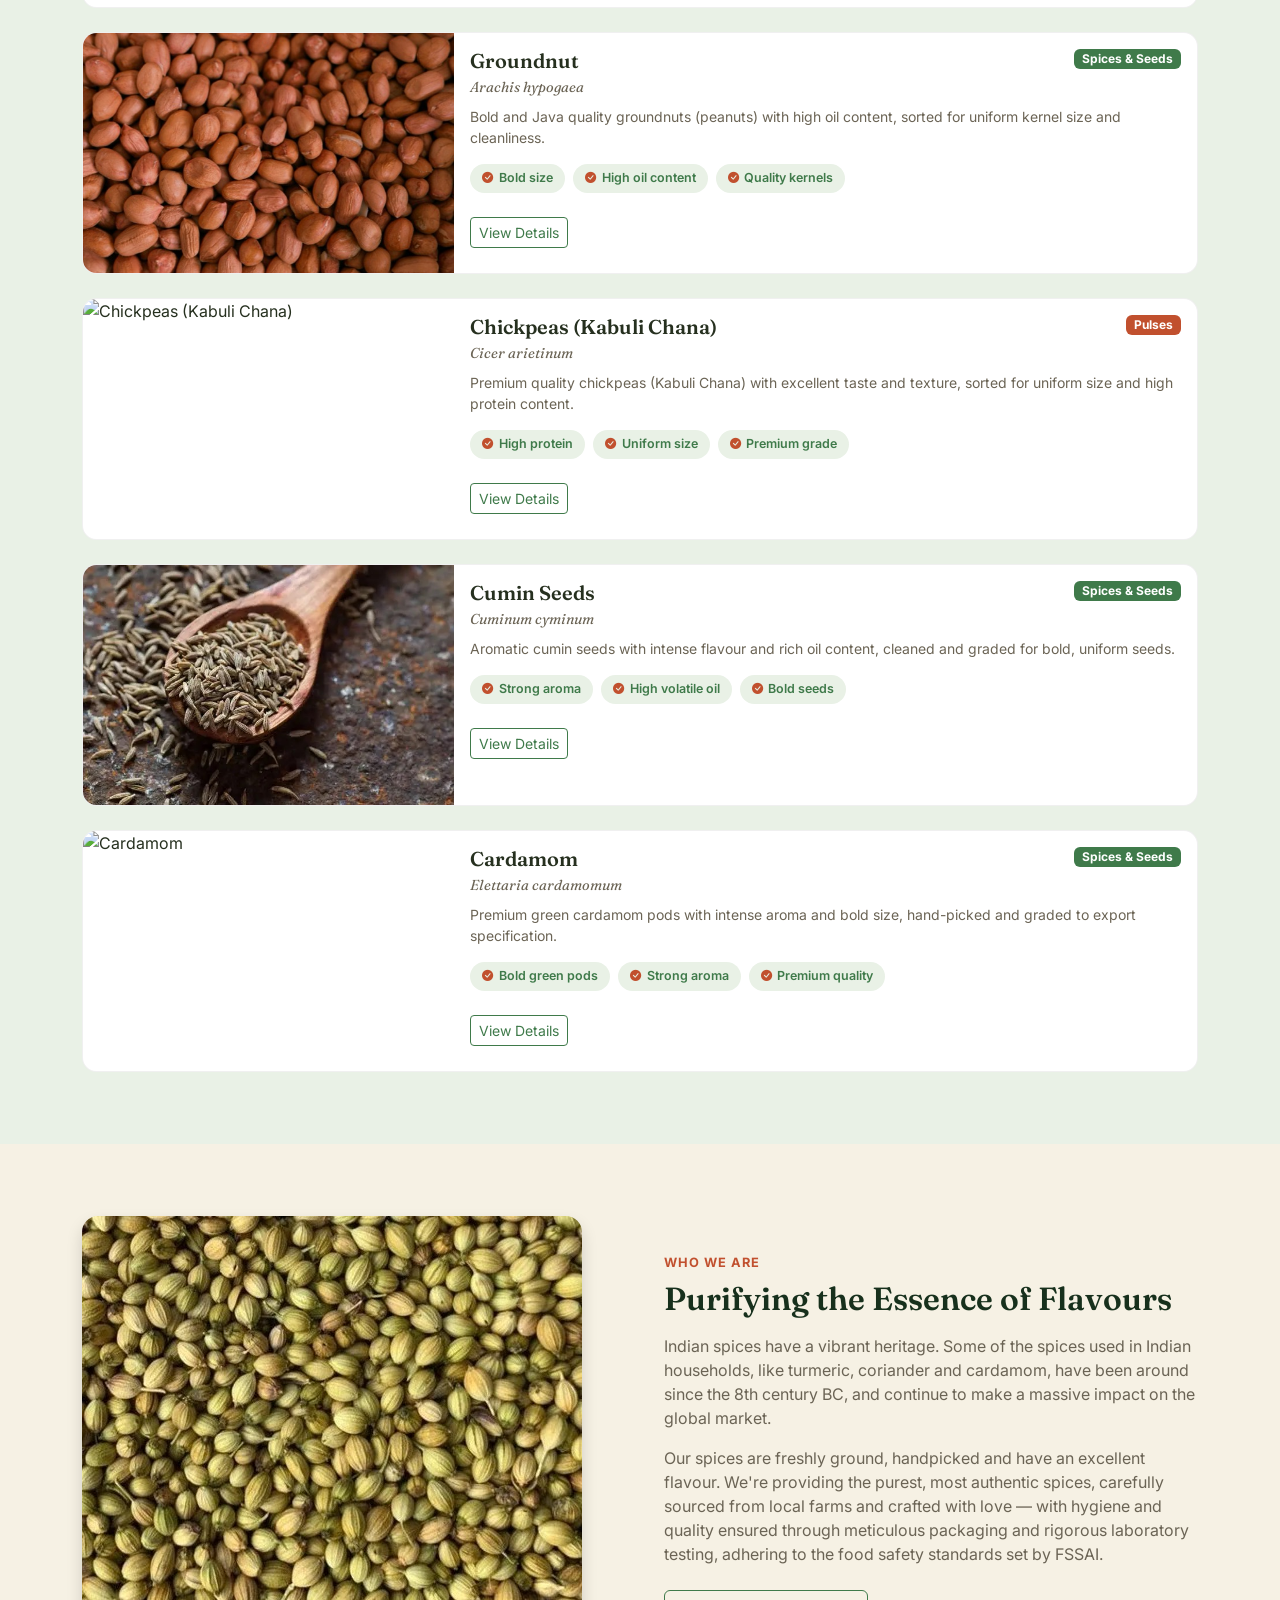
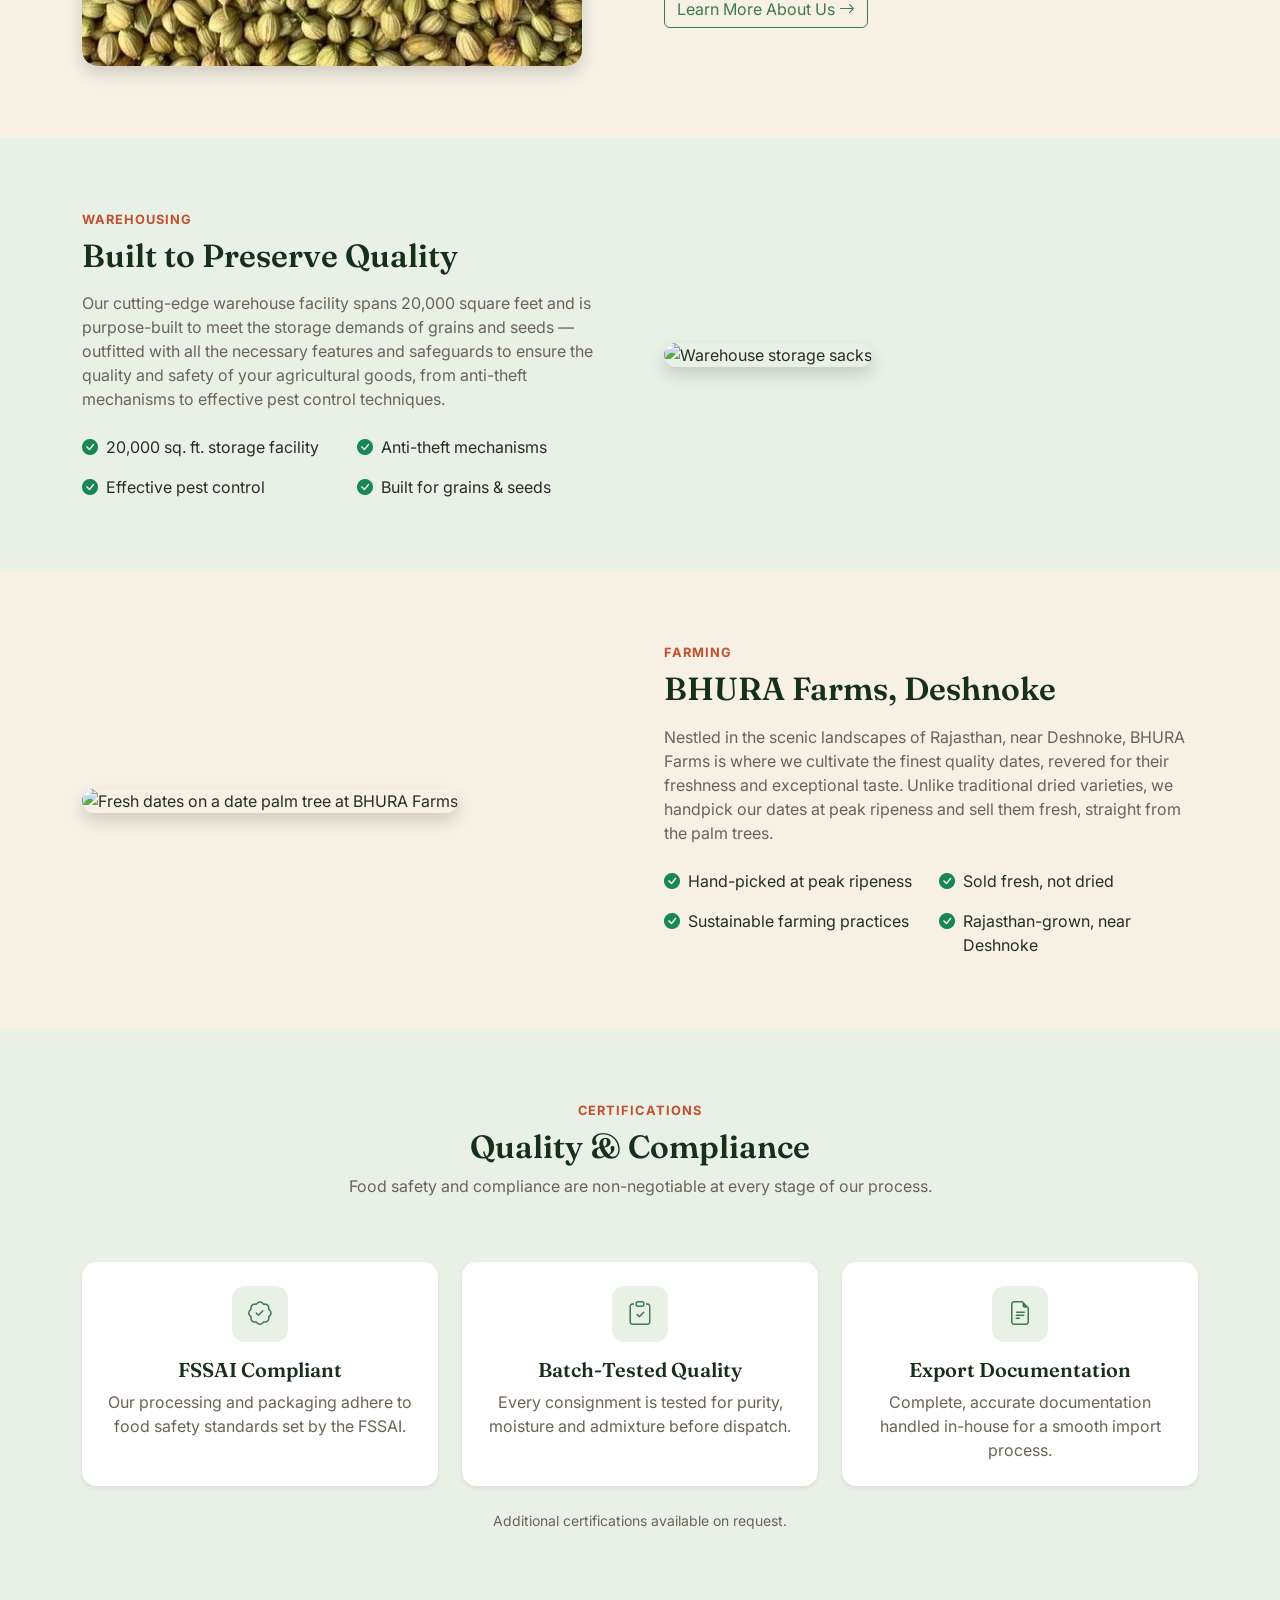
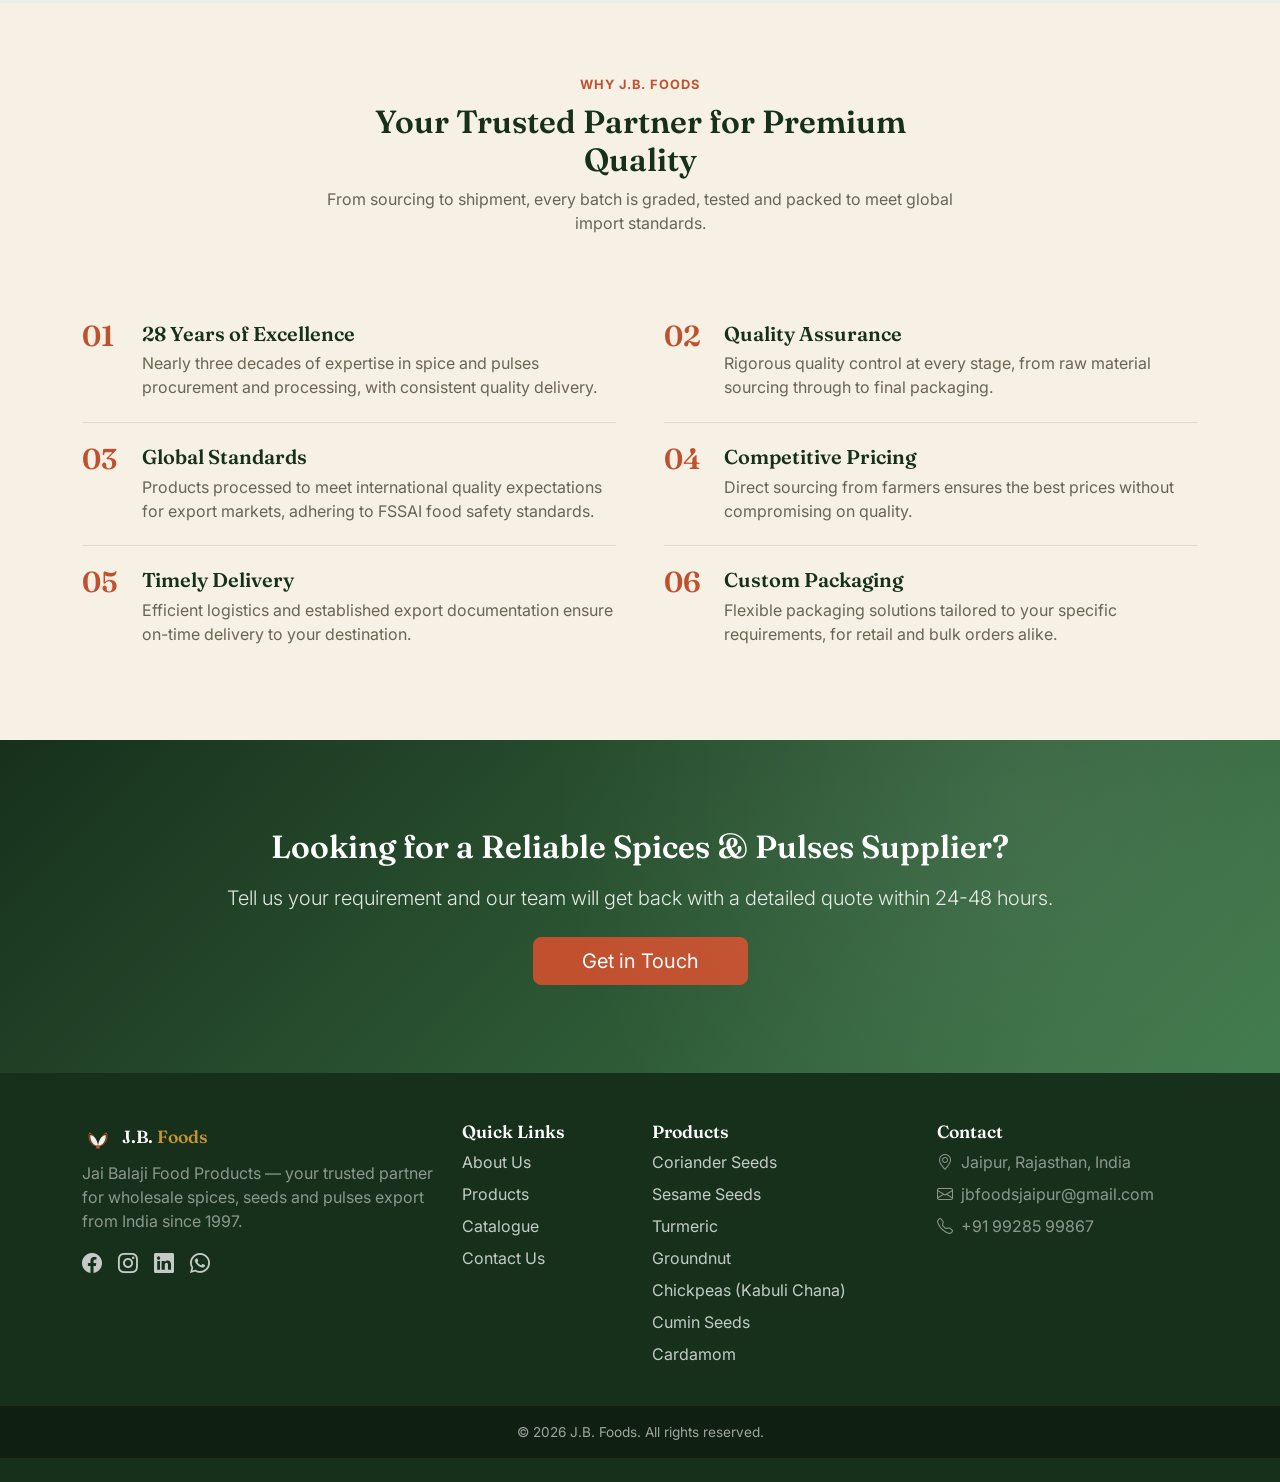
==== commit bcc1fd37: "recent changes" ====
--- a/index.html
+++ b/index.html
@@ -19,7 +19,7 @@
   <link href="https://fonts.googleapis.com/css2?family=Fraunces:ital,wght@0,500;0,600;0,700;1,500&family=Inter:wght@400;500;600&display=swap" rel="stylesheet">
   <link href="https://cdn.jsdelivr.net/npm/bootstrap@5.3.3/dist/css/bootstrap.min.css" rel="stylesheet">
   <link href="https://cdn.jsdelivr.net/npm/bootstrap-icons@1.11.3/font/bootstrap-icons.min.css" rel="stylesheet">
-  <link href="assets/css/style.css?v=3" rel="stylesheet">
+  <link href="assets/css/style.css?v=6" rel="stylesheet">
 
   <!-- Google Analytics: replace G-XXXXXXXXXX with the client's Measurement ID -->
   <!--
@@ -66,15 +66,25 @@
     <div class="container position-relative">
       <div class="row justify-content-center text-center">
         <div class="col-lg-9">
-          <span class="hero-eyebrow">Est. 1997 · Jaipur, Rajasthan</span>
-          <h1 class="hero-home-title mb-3">From India's Heartland to the World's Kitchen</h1>
-          <p class="hero-home-lead mb-4">J.B. Foods (Jai Balaji Food Products) provides the purest, most authentic spices, seeds and pulses — carefully sourced from local farmers and crafted with care for over 28 years.</p>
+          <h1 class="hero-home-title mb-4">From India's Heartland to the World's Kitchen</h1>
           <div class="d-flex flex-wrap gap-3 justify-content-center">
             <a href="products.html" class="btn btn-gold btn-lg px-4">Explore Products</a>
             <a href="contact.html" class="btn btn-outline-light btn-lg px-4">Get Quote</a>
           </div>
         </div>
       </div>
+    </div>
+    <div id="heroCaptions">
+      <span class="hero-slide-caption active">Coriander Seeds</span>
+      <span class="hero-slide-caption">Sesame Seeds</span>
+      <span class="hero-slide-caption">Cumin Seeds</span>
+      <span class="hero-slide-caption">Groundnut</span>
+    </div>
+    <div class="hero-dots" id="heroDots">
+      <span class="active"></span>
+      <span></span>
+      <span></span>
+      <span></span>
     </div>
   </header>
 
@@ -419,8 +429,8 @@
   </a>
 
   <script src="https://cdn.jsdelivr.net/npm/bootstrap@5.3.3/dist/js/bootstrap.bundle.min.js"></script>
-  <script src="assets/js/main.js?v=3"></script>
-  <script src="assets/js/products.js?v=3"></script>
+  <script src="assets/js/main.js?v=6"></script>
+  <script src="assets/js/products.js?v=6"></script>
   <script>document.addEventListener("DOMContentLoaded", function () { JBProducts.load("productGrid", 7); });</script>
 </body>
 </html>
--- a/assets/css/style.css
+++ b/assets/css/style.css
@@ -160,7 +160,7 @@
 .hero-home-overlay {
   position: absolute;
   inset: 0;
-  background: linear-gradient(160deg, rgba(23,48,28,.95) 15%, rgba(23,48,28,.82) 55%, rgba(23,48,28,.6) 100%);
+  background: linear-gradient(160deg, rgba(10,10,10,.6) 0%, rgba(10,10,10,.32) 45%, rgba(10,10,10,.48) 100%);
 }
 .hero-eyebrow {
   display: inline-block;
@@ -172,6 +172,7 @@
   margin-bottom: 1.1rem;
   position: relative;
   z-index: 1;
+  text-shadow: 0 2px 10px rgba(0,0,0,.45);
 }
 .hero-home-title {
   font-family: var(--font-display);
@@ -181,17 +182,54 @@
   position: relative;
   z-index: 1;
   line-height: 1.15;
+  text-shadow: 0 4px 18px rgba(0,0,0,.5);
 }
 .hero-home-lead {
-  color: rgba(255, 255, 255, 0.85);
+  color: rgba(255, 255, 255, 0.92);
   font-size: 1.1rem;
   max-width: 620px;
   margin-left: auto;
   margin-right: auto;
   position: relative;
+  text-shadow: 0 2px 12px rgba(0,0,0,.55);
   z-index: 1;
 }
 .hero-home .btn { position: relative; z-index: 1; }
+.hero-slide-caption {
+  position: absolute;
+  right: 6%;
+  bottom: 13%;
+  z-index: 1;
+  font-family: var(--font-display);
+  font-style: italic;
+  font-weight: 500;
+  font-size: clamp(1.4rem, 2.6vw, 2.1rem);
+  color: #fff;
+  text-shadow: 0 3px 14px rgba(0,0,0,.55);
+  opacity: 0;
+  transition: opacity 0.6s ease;
+}
+.hero-slide-caption.active { opacity: 1; }
+.hero-dots {
+  position: absolute;
+  left: 50%;
+  bottom: 6.5rem;
+  transform: translateX(-50%);
+  z-index: 1;
+  display: flex;
+  gap: 0.5rem;
+}
+.hero-dots span {
+  width: 8px;
+  height: 8px;
+  border-radius: 50%;
+  background: rgba(255,255,255,.4);
+  transition: background 0.3s ease, transform 0.3s ease;
+}
+.hero-dots span.active {
+  background: #fff;
+  transform: scale(1.3);
+}
 
 .stats-float {
   background: #fff;
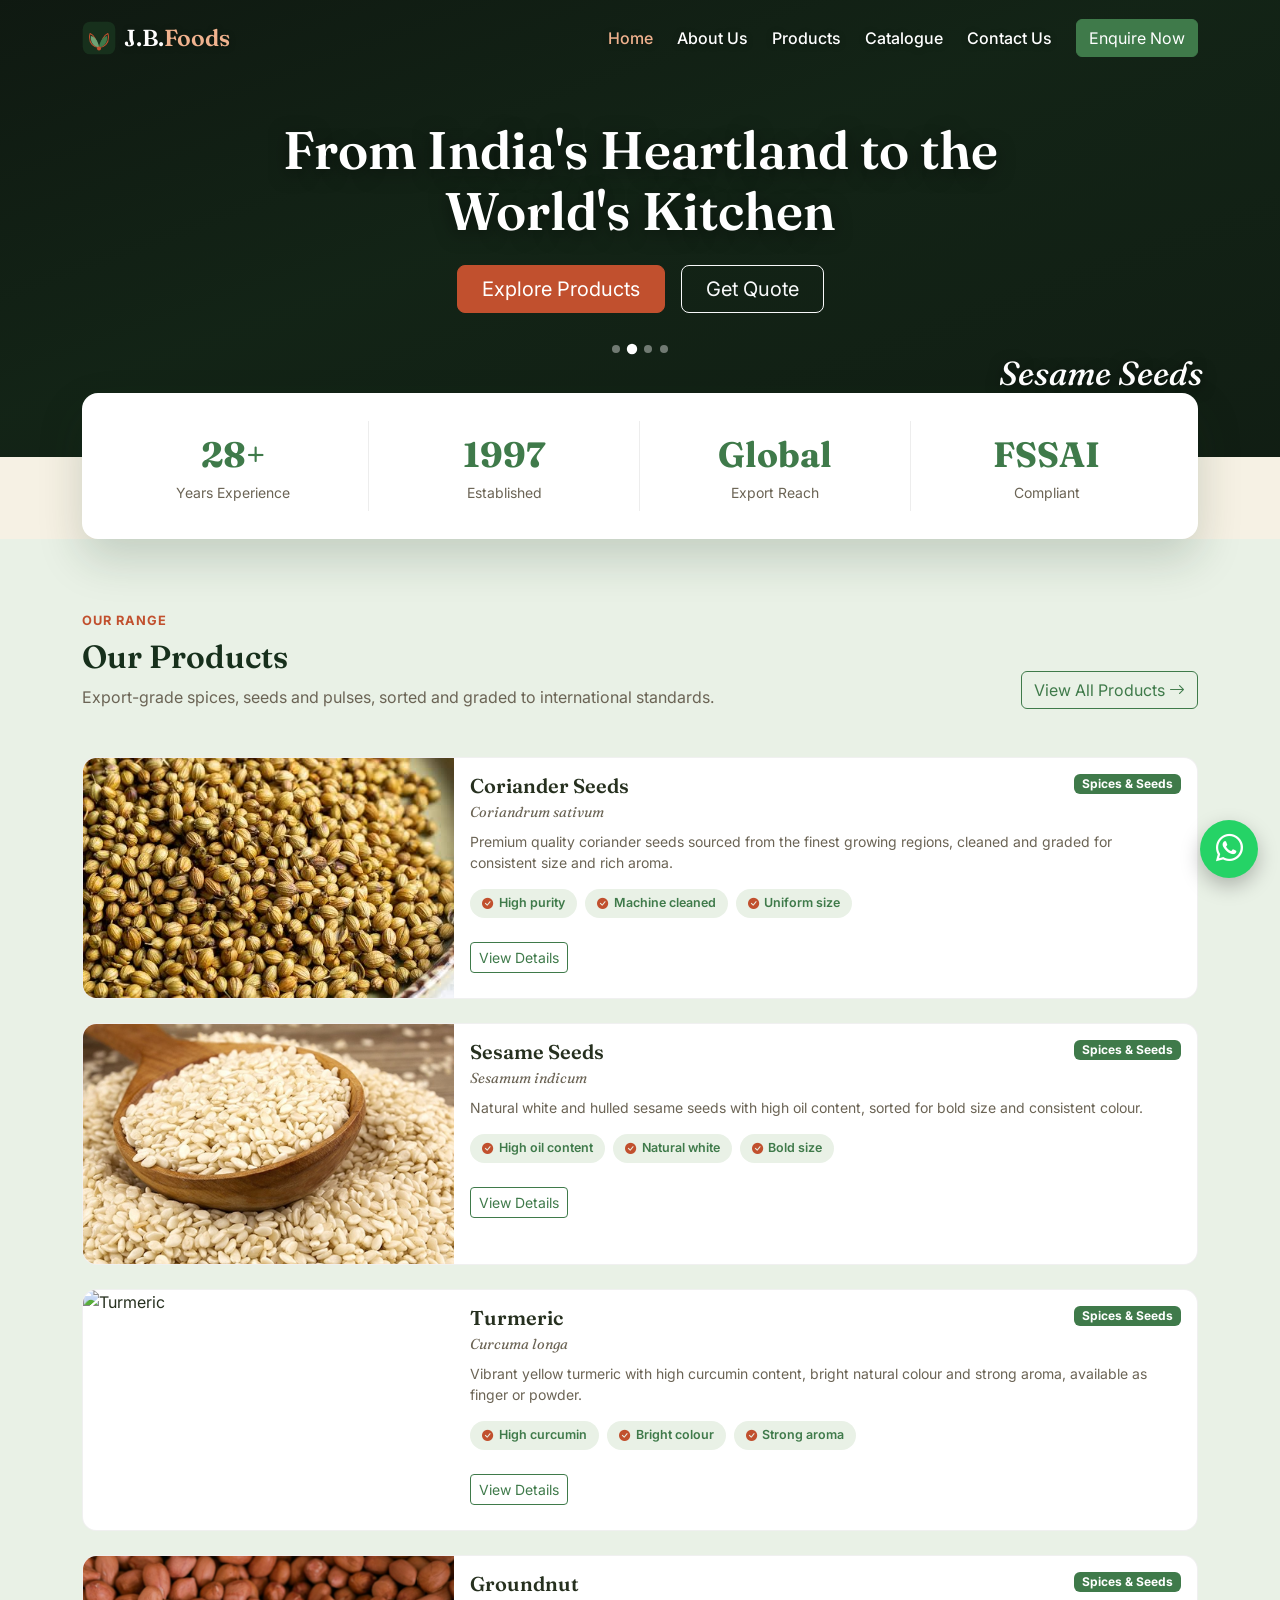
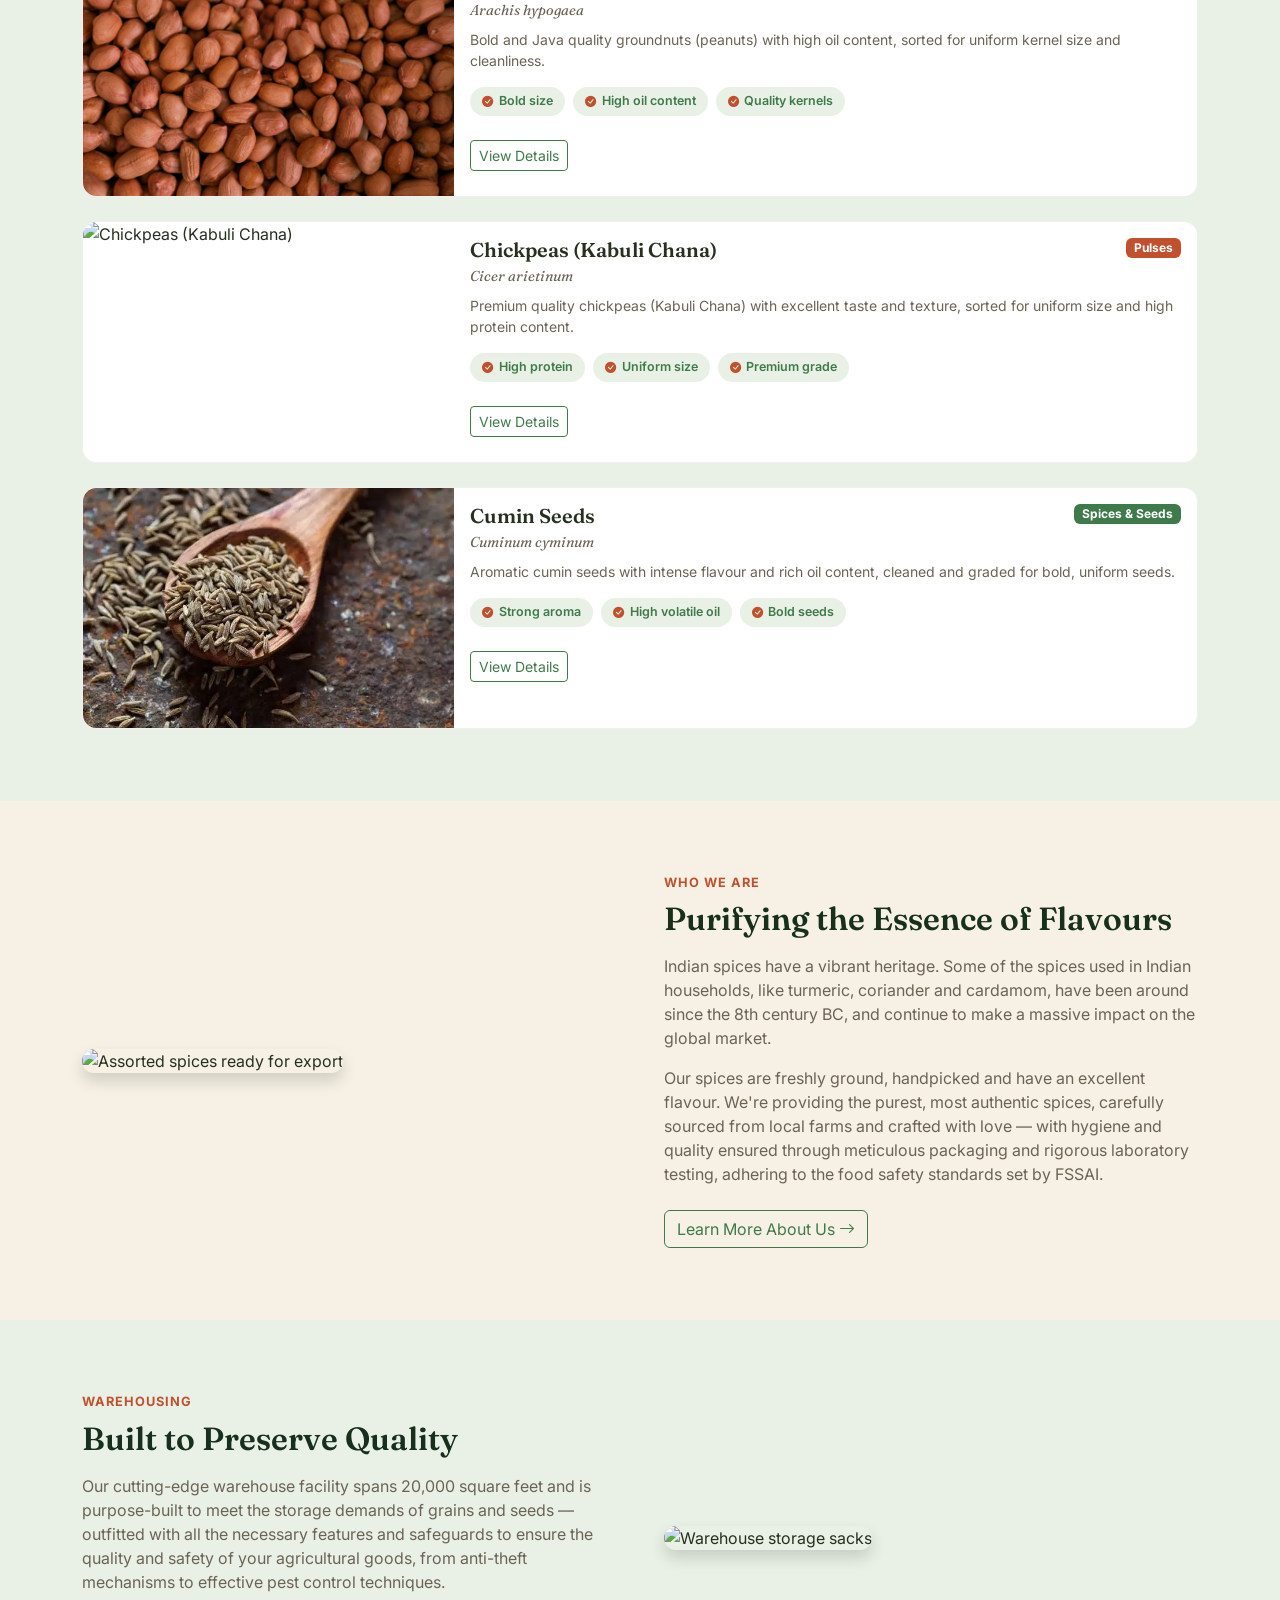
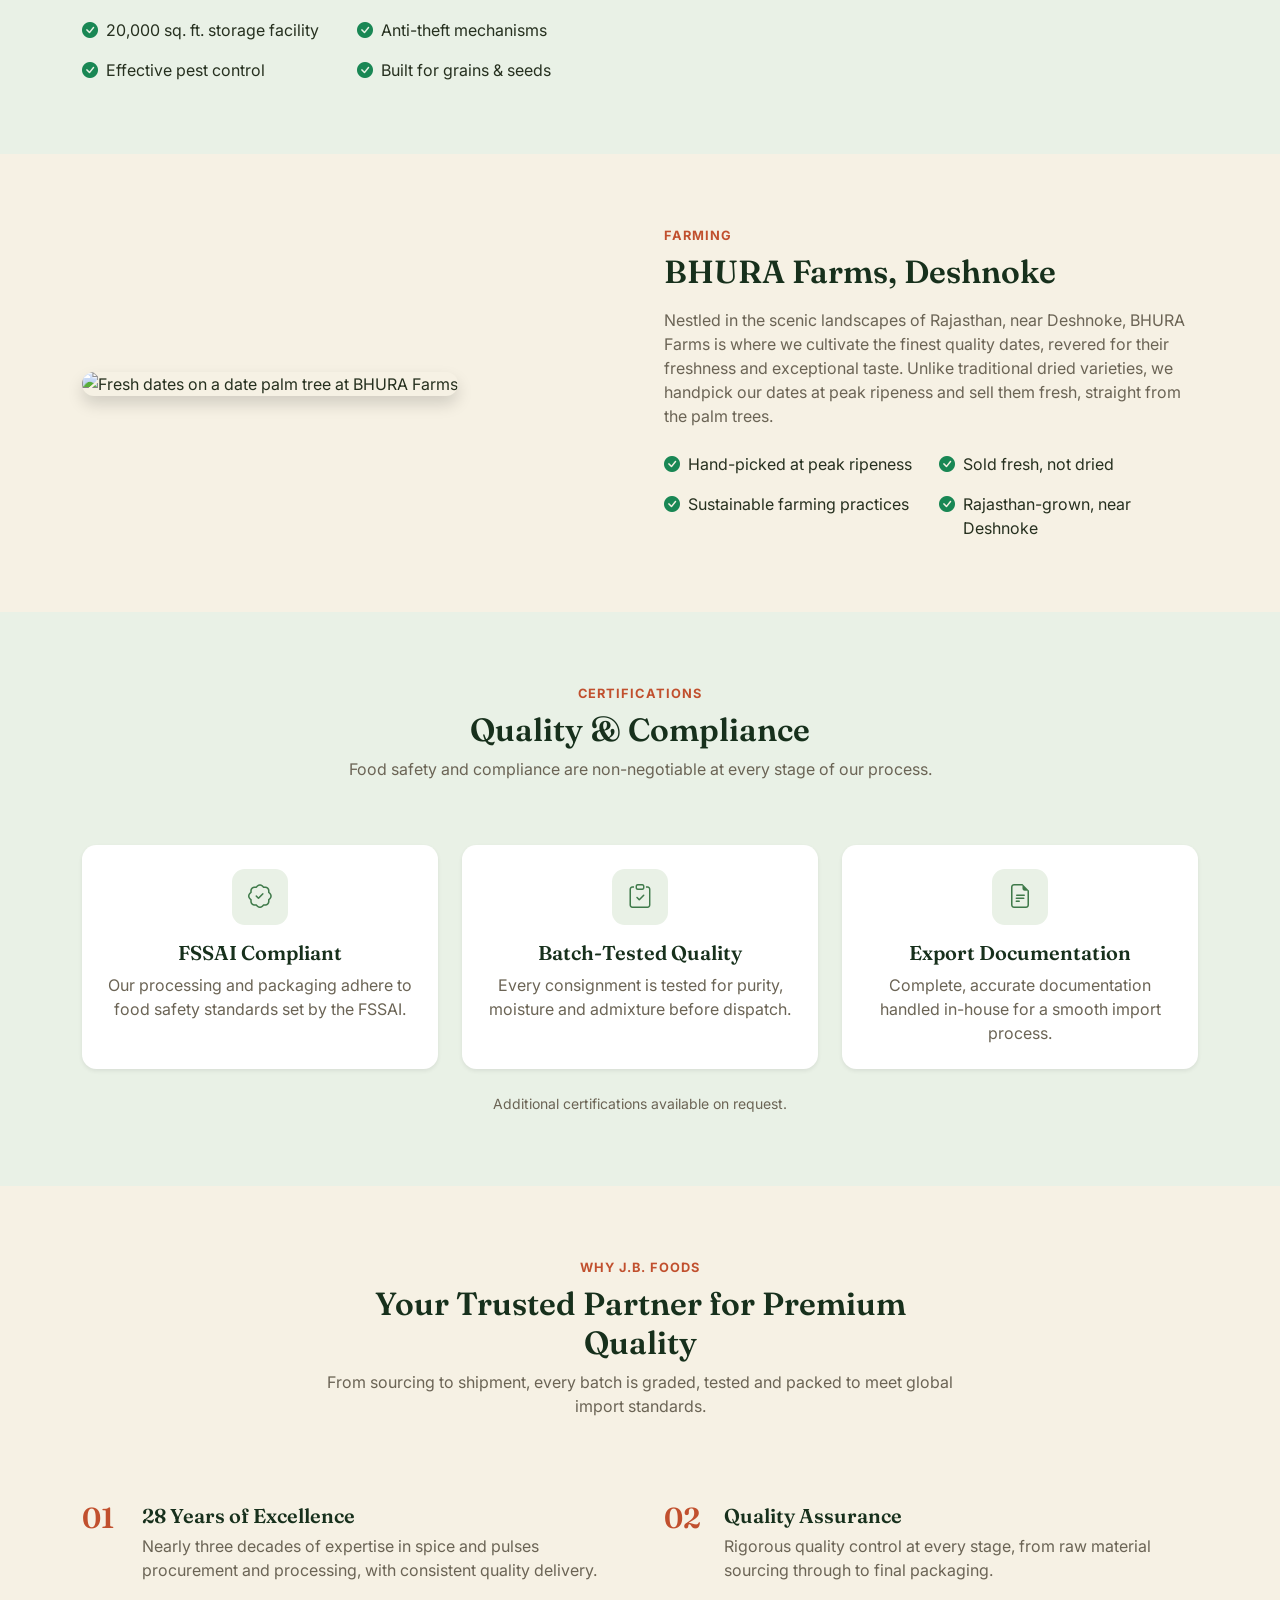
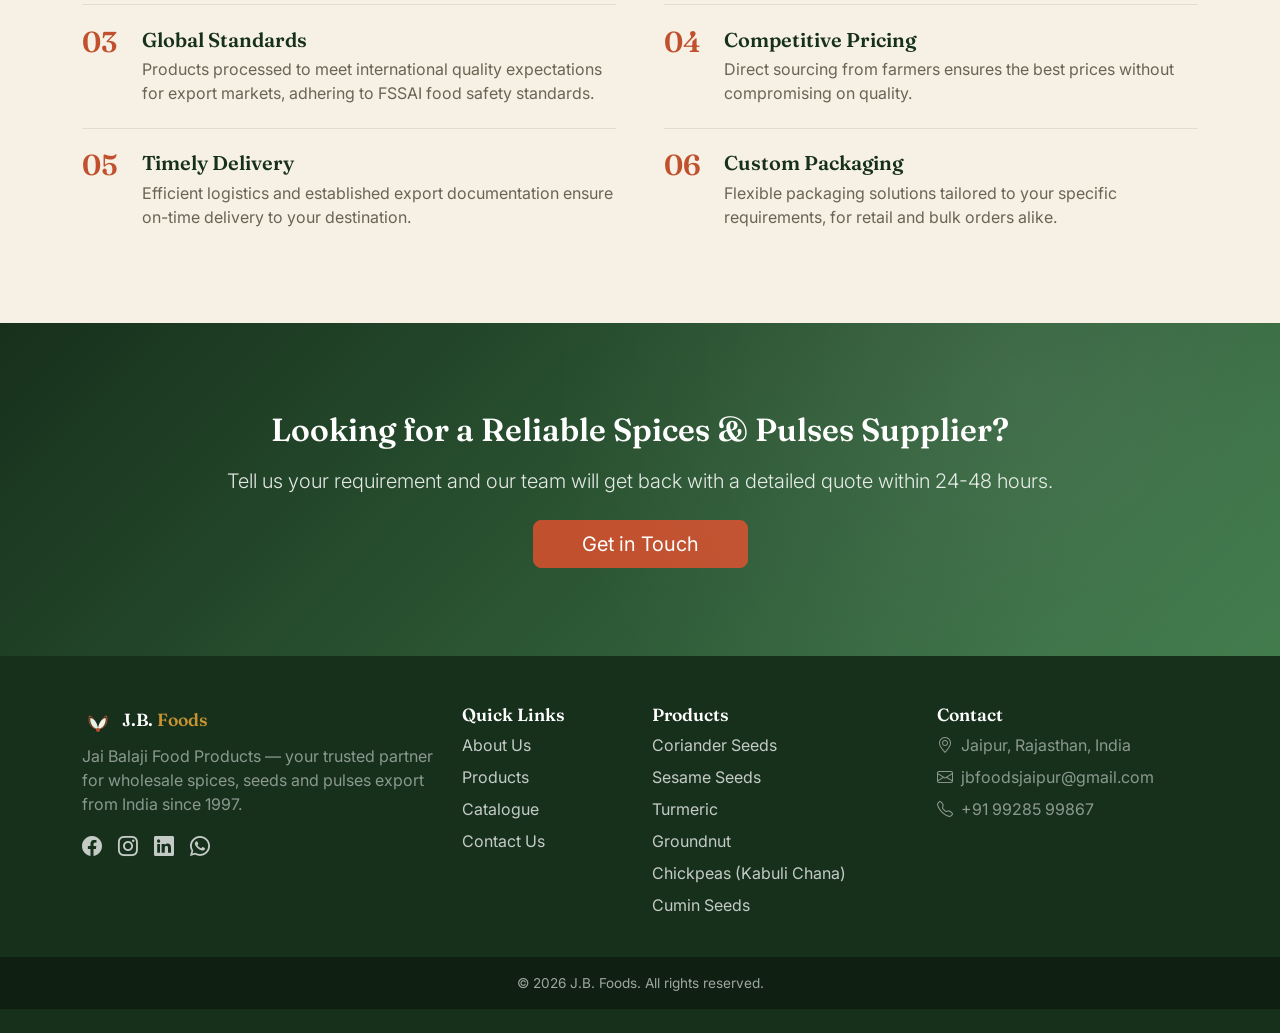
==== commit f237f871: "recent changes" ====
--- a/index.html
+++ b/index.html
@@ -4,8 +4,8 @@
   <meta charset="UTF-8">
   <meta name="viewport" content="width=device-width, initial-scale=1.0, viewport-fit=cover">
   <title>J.B. Foods | Premium Spices, Seeds &amp; Pulses Exporter</title>
-  <meta name="description" content="J.B. Foods (Jai Balaji Food Products) exports premium Indian spices, seeds and pulses to buyers worldwide since 1997. Coriander, cumin, turmeric, cardamom, chickpeas and more, graded to international standards.">
-  <meta name="keywords" content="spices exporter India, seeds exporter India, pulses exporter India, agri products exporter Jaipur, coriander seeds supplier, cumin seeds exporter, turmeric exporter India, cardamom exporter, chickpeas supplier">
+  <meta name="description" content="J.B. Foods (Jai Balaji Food Products) exports premium Indian spices, seeds and pulses to buyers worldwide since 1997. Coriander, cumin, turmeric, sesame, chickpeas and more, graded to international standards.">
+  <meta name="keywords" content="spices exporter India, seeds exporter India, pulses exporter India, agri products exporter Jaipur, coriander seeds supplier, cumin seeds exporter, turmeric exporter India, sesame seeds exporter, chickpeas supplier">
   <meta name="robots" content="index, follow">
   <link rel="icon" type="image/svg+xml" href="assets/img/favicon.svg">
 
@@ -19,7 +19,7 @@
   <link href="https://fonts.googleapis.com/css2?family=Fraunces:ital,wght@0,500;0,600;0,700;1,500&family=Inter:wght@400;500;600&display=swap" rel="stylesheet">
   <link href="https://cdn.jsdelivr.net/npm/bootstrap@5.3.3/dist/css/bootstrap.min.css" rel="stylesheet">
   <link href="https://cdn.jsdelivr.net/npm/bootstrap-icons@1.11.3/font/bootstrap-icons.min.css" rel="stylesheet">
-  <link href="assets/css/style.css?v=6" rel="stylesheet">
+  <link href="assets/css/style.css?v=8" rel="stylesheet">
 
   <!-- Google Analytics: replace G-XXXXXXXXXX with the client's Measurement ID -->
   <!--
@@ -35,7 +35,7 @@
 <body>
 
   <!-- Navbar -->
-  <nav class="navbar navbar-expand-lg sticky-top py-3">
+  <nav class="navbar navbar-expand-lg navbar-overlay py-3" id="mainNavbar">
     <div class="container">
       <a class="navbar-brand" href="index.html"><img src="assets/img/logo-mark.svg" alt="" width="34" height="34" class="me-2">J.B.<span class="brand-accent"> Foods</span></a>
       <button class="navbar-toggler" type="button" data-bs-toggle="collapse" data-bs-target="#mainNav" aria-controls="mainNav" aria-expanded="false" aria-label="Toggle navigation">
@@ -57,10 +57,10 @@
   <!-- Hero -->
   <header class="hero-home">
     <div class="hero-home-slides" id="heroSlides">
-      <div class="hero-slide active" style="background-image:url('assets/img/products/coriander-seeds.jpg')"></div>
-      <div class="hero-slide" style="background-image:url('assets/img/products/sesame-seeds.jpg')"></div>
-      <div class="hero-slide" style="background-image:url('assets/img/products/cumin-seeds.jpg')"></div>
-      <div class="hero-slide" style="background-image:url('assets/img/products/groundnut.jpg')"></div>
+      <div class="hero-slide active" style="background-image:url('https://images.unsplash.com/photo-1608797178894-bf7c596932da?auto=format&fit=crop&w=1920&q=80')"></div>
+      <div class="hero-slide" style="background-image:url('https://images.unsplash.com/photo-1705026042359-2d5b761845f3?auto=format&fit=crop&w=1920&q=80')"></div>
+      <div class="hero-slide" style="background-image:url('https://images.unsplash.com/photo-1773869910193-c7ae23145ac9?auto=format&fit=crop&w=1920&q=80')"></div>
+      <div class="hero-slide" style="background-image:url('https://images.unsplash.com/photo-1567892737950-30c4db37cd89?auto=format&fit=crop&w=1920&q=80')"></div>
     </div>
     <div class="hero-home-overlay"></div>
     <div class="container position-relative">
@@ -134,7 +134,7 @@
     <div class="container">
       <div class="row align-items-center g-5">
         <div class="col-lg-6">
-          <img src="assets/img/products/coriander-seeds-alt.jpg" class="img-fluid rounded-4 shadow" alt="Close-up of coriander seeds">
+          <img src="https://images.unsplash.com/photo-1596040033229-a9821ebd058d?auto=format&fit=crop&w=1200&q=80" class="img-fluid rounded-4 shadow" alt="Assorted spices ready for export">
         </div>
         <div class="col-lg-6">
           <div class="section-eyebrow mb-2">Who We Are</div>
@@ -405,7 +405,6 @@
             <li class="mb-2"><a href="products.html?q=Groundnut">Groundnut</a></li>
             <li class="mb-2"><a href="products.html?q=Chickpeas">Chickpeas (Kabuli Chana)</a></li>
             <li class="mb-2"><a href="products.html?q=Cumin">Cumin Seeds</a></li>
-            <li class="mb-2"><a href="products.html?q=Cardamom">Cardamom</a></li>
           </ul>
         </div>
         <div class="col-md-3">
@@ -429,8 +428,8 @@
   </a>
 
   <script src="https://cdn.jsdelivr.net/npm/bootstrap@5.3.3/dist/js/bootstrap.bundle.min.js"></script>
-  <script src="assets/js/main.js?v=6"></script>
-  <script src="assets/js/products.js?v=6"></script>
+  <script src="assets/js/main.js?v=8"></script>
+  <script src="assets/js/products.js?v=8"></script>
   <script>document.addEventListener("DOMContentLoaded", function () { JBProducts.load("productGrid", 7); });</script>
 </body>
 </html>
--- a/assets/css/style.css
+++ b/assets/css/style.css
@@ -104,6 +104,59 @@
   white-space: nowrap;
 }
 
+/* ---- Navbar overlay (floats over the homepage hero photo) ---- */
+.navbar-overlay {
+  position: fixed;
+  top: 0;
+  left: 0;
+  right: 0;
+  z-index: 1030;
+  background-color: transparent;
+  box-shadow: none;
+  transition: background-color 0.3s ease, box-shadow 0.3s ease;
+}
+.navbar-overlay .navbar-brand,
+.navbar-overlay .nav-link {
+  color: #fff !important;
+  text-shadow: 0 1px 6px rgba(0,0,0,.35);
+}
+.navbar-overlay .navbar-brand .brand-accent {
+  color: #f0b28e;
+}
+.navbar-overlay .nav-link.active,
+.navbar-overlay .nav-link:hover {
+  color: #f0b28e !important;
+}
+.navbar-overlay .navbar-toggler-icon {
+  filter: invert(1) brightness(2);
+}
+.navbar-overlay .navbar-collapse.show,
+.navbar-overlay .navbar-collapse.collapsing {
+  background-color: rgba(23, 48, 28, 0.97);
+  border-radius: 0.6rem;
+  padding: 1rem;
+  margin-top: 0.5rem;
+}
+.navbar-overlay.navbar-scrolled {
+  background-color: rgba(246, 241, 228, 0.97);
+  box-shadow: 0 1px 10px rgba(0, 0, 0, 0.05);
+}
+.navbar-overlay.navbar-scrolled .navbar-brand,
+.navbar-overlay.navbar-scrolled .nav-link {
+  color: var(--jb-text) !important;
+  text-shadow: none;
+}
+.navbar-overlay.navbar-scrolled .navbar-brand .brand-accent {
+  color: var(--jb-terracotta) !important;
+}
+.navbar-overlay.navbar-scrolled .nav-link.active,
+.navbar-overlay.navbar-scrolled .nav-link:hover {
+  color: var(--jb-terracotta) !important;
+}
+.navbar-overlay.navbar-scrolled .navbar-toggler-icon {
+  filter: none;
+}
+
 /* ---- Simple gradient banner (used for in-page CTA strips and interior page headers) ---- */
 .hero {
   background: linear-gradient(135deg, var(--jb-green-900) 0%, var(--jb-green-700) 100%);
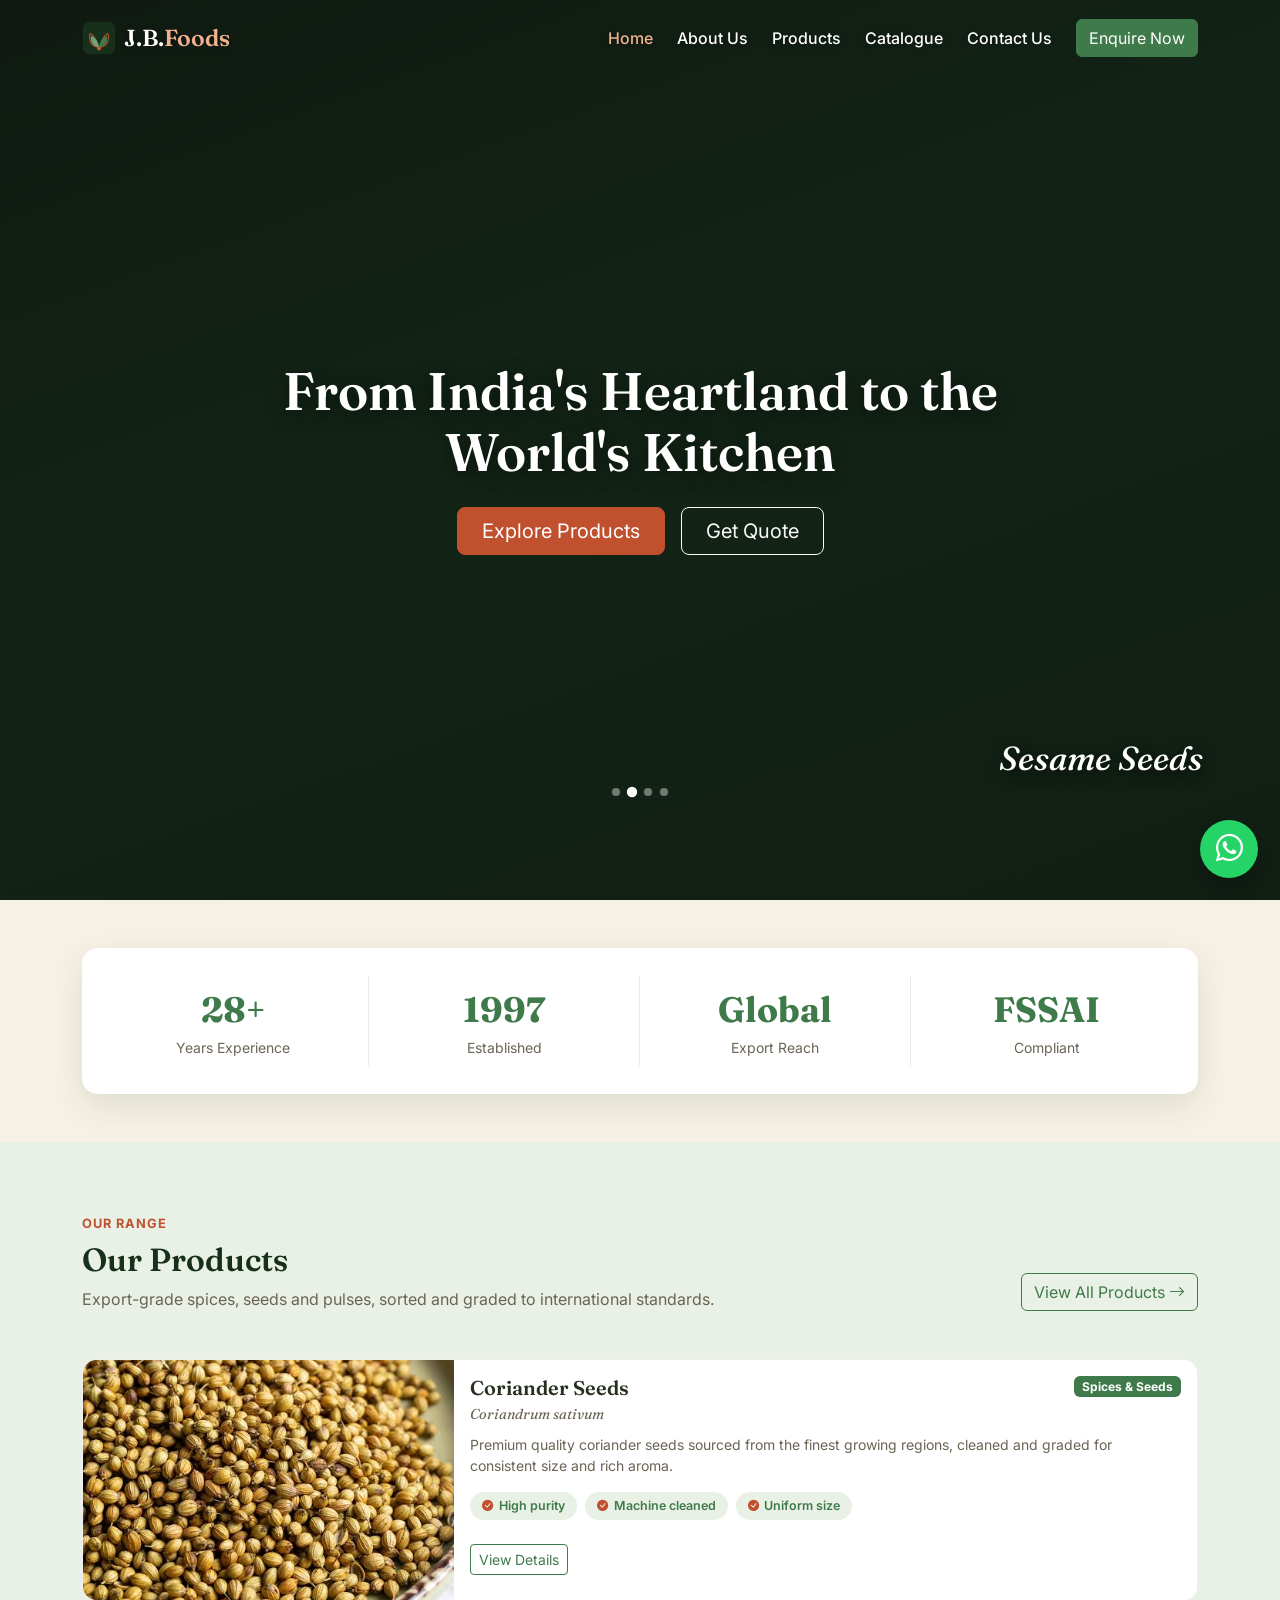
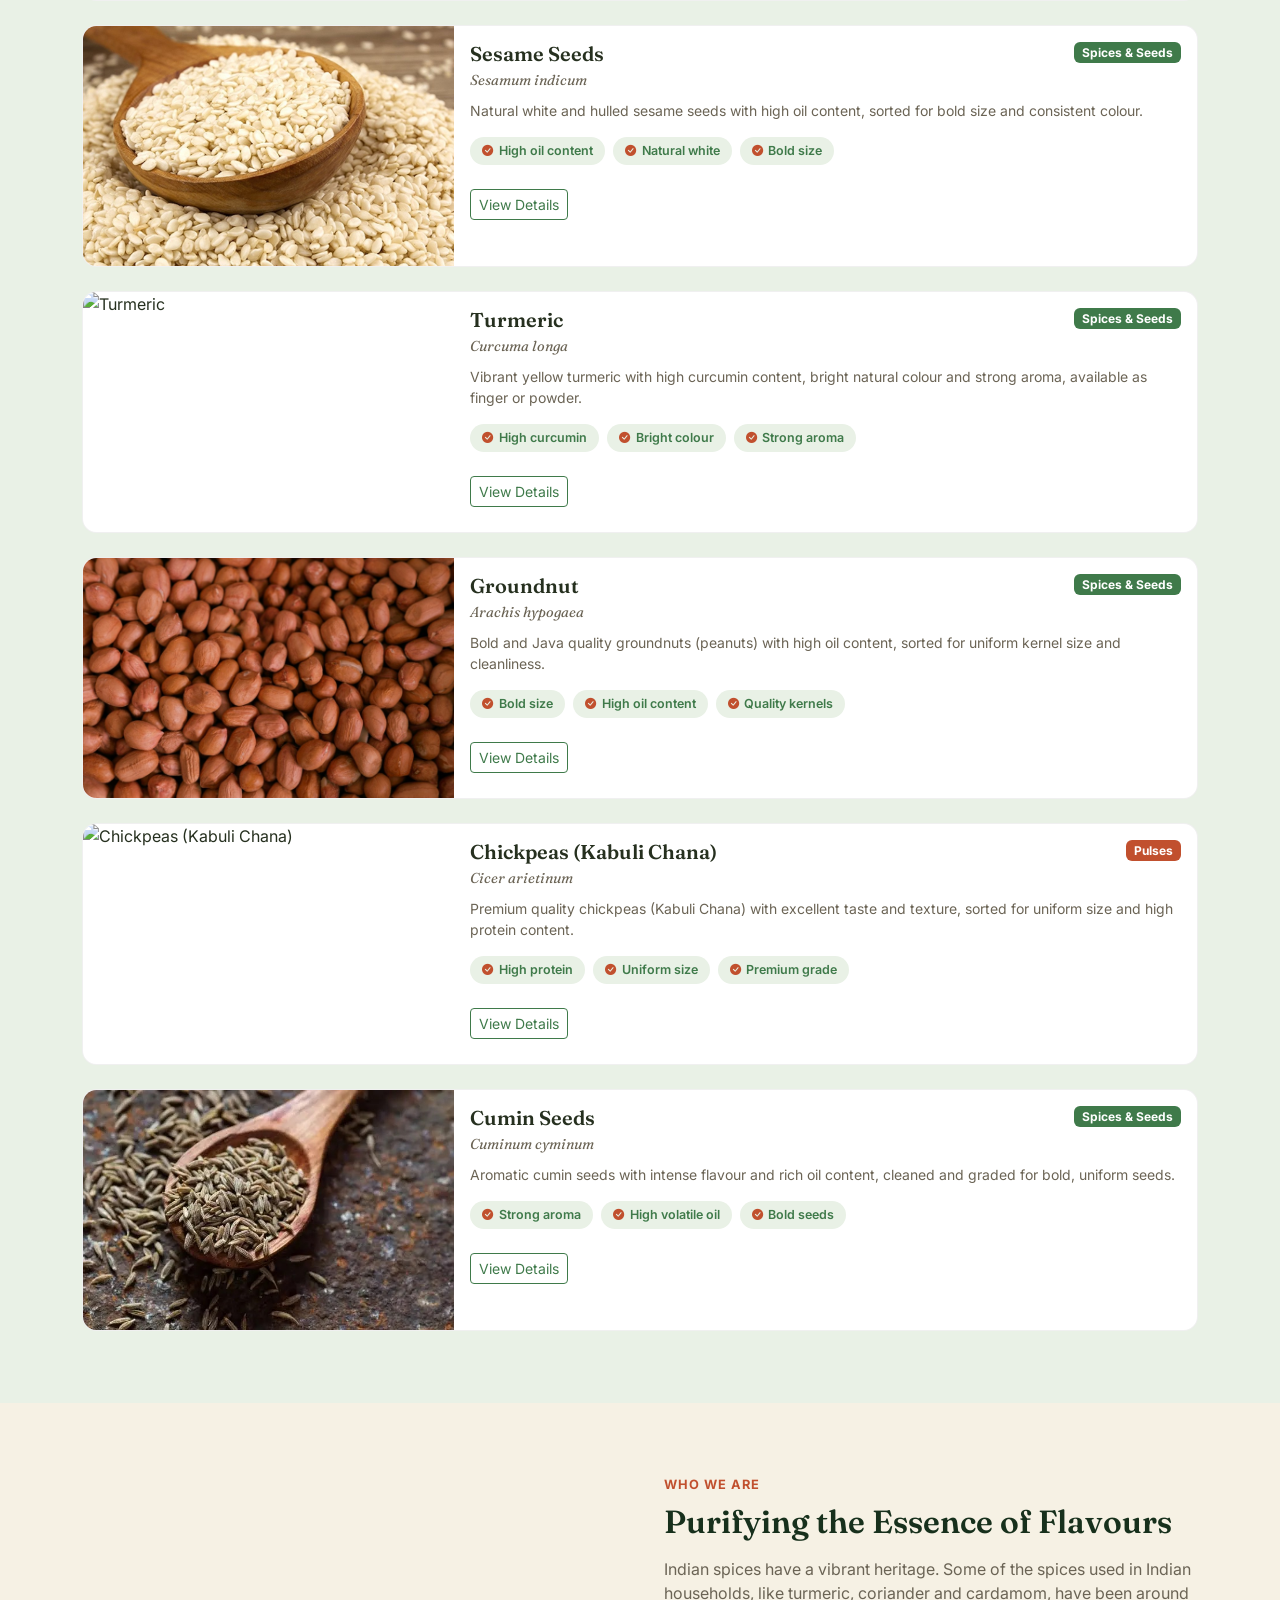
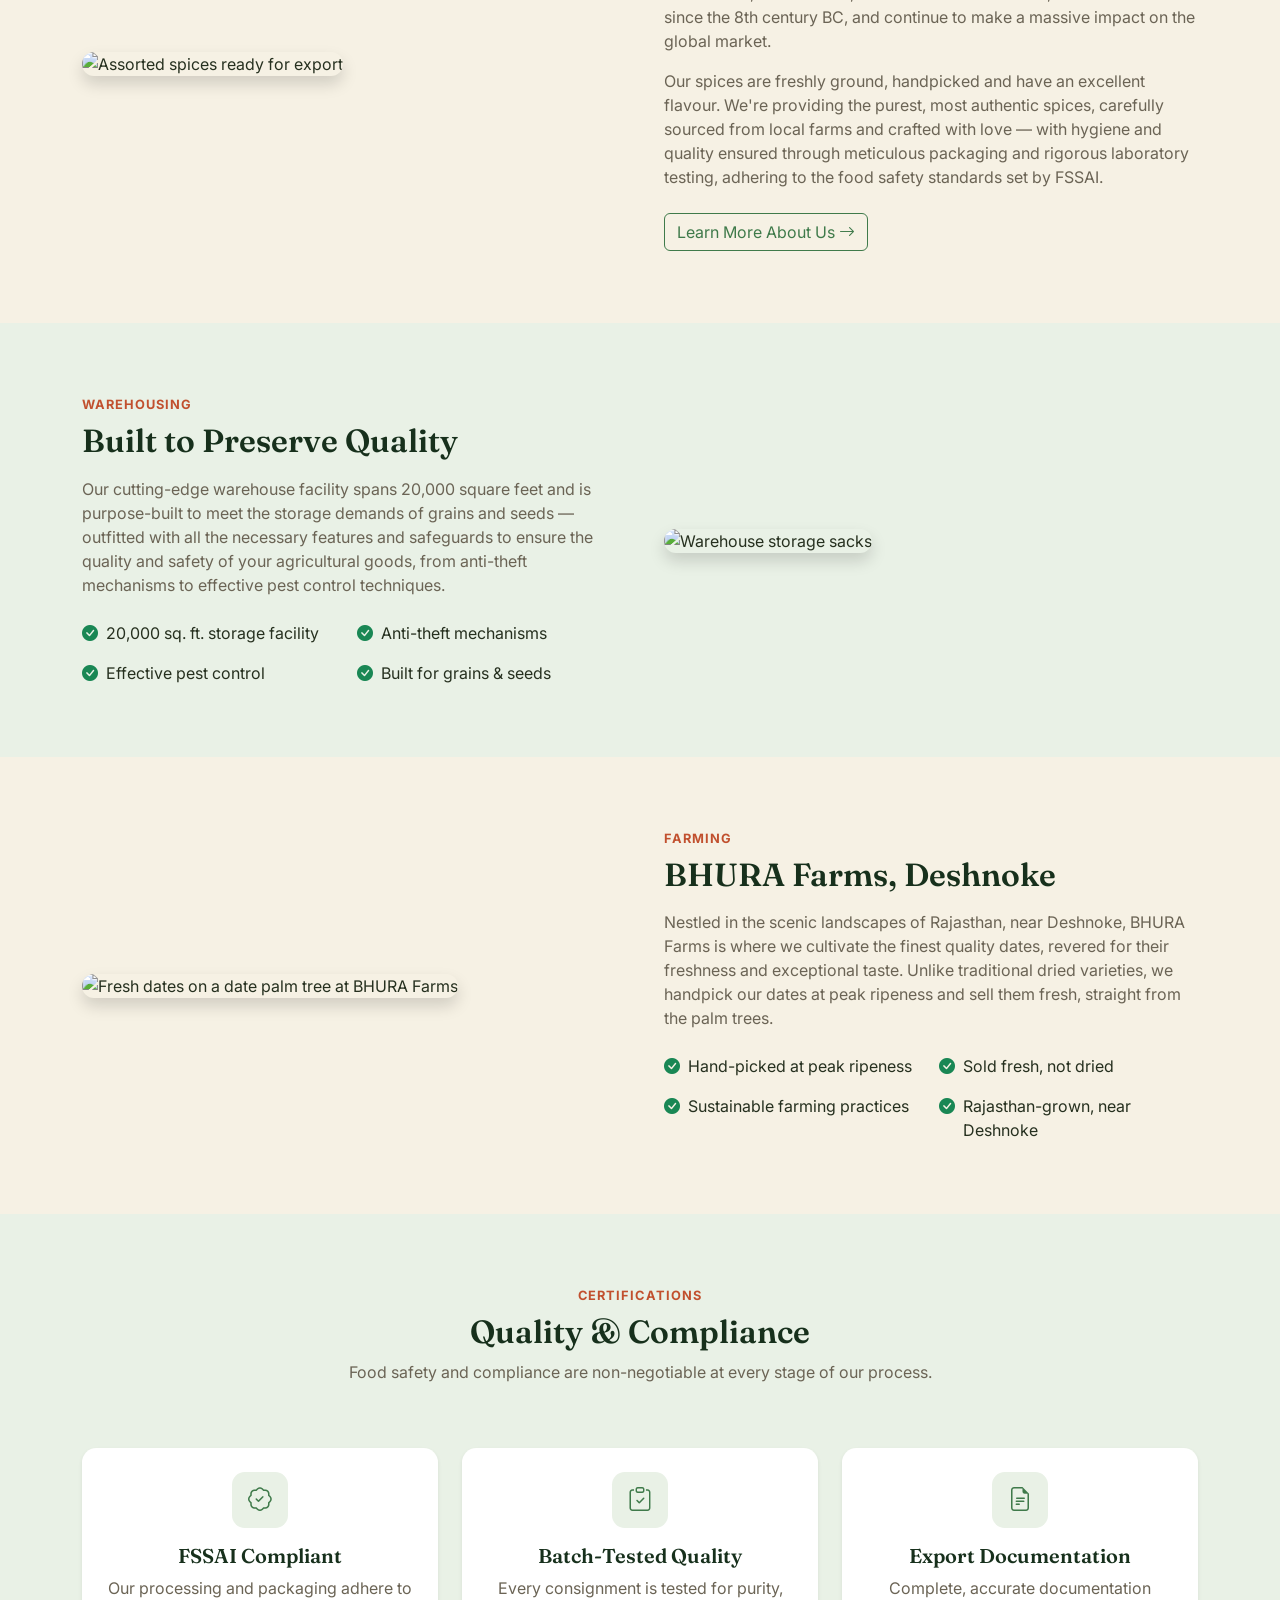
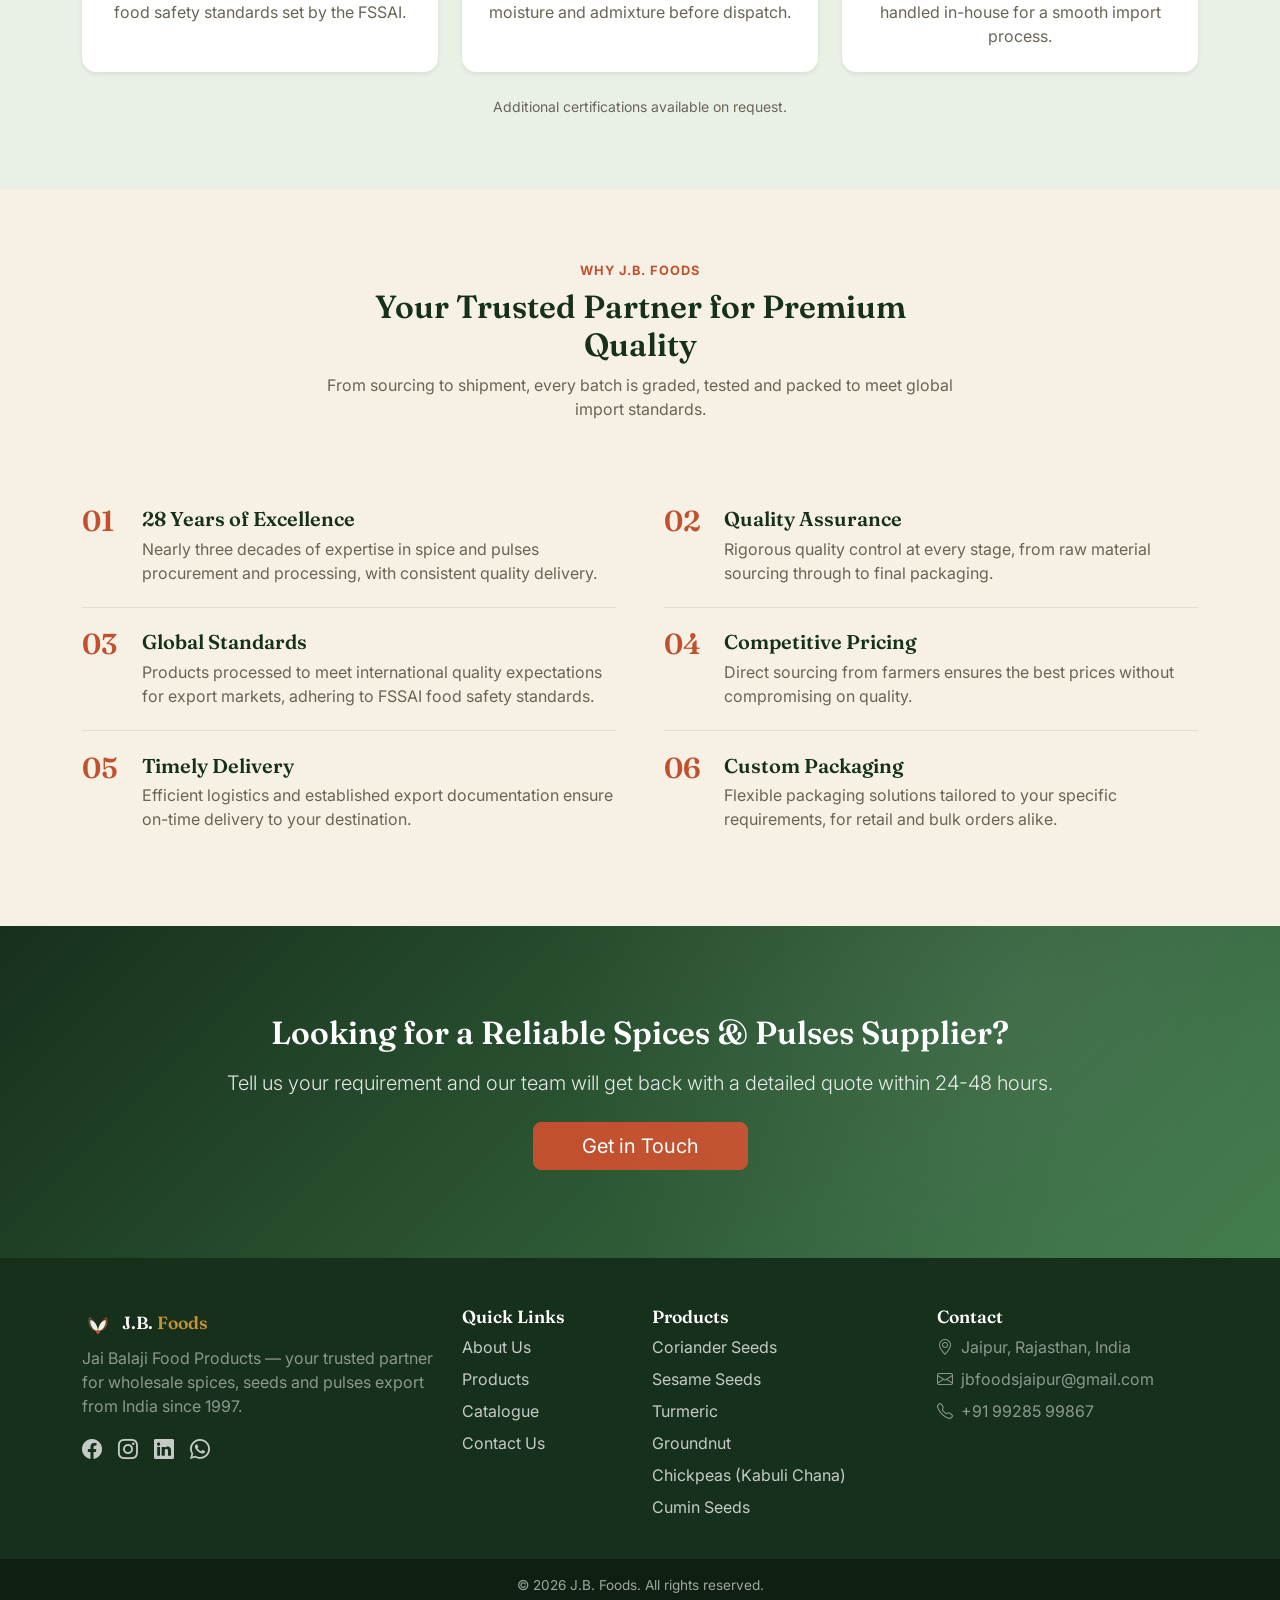
==== commit 250da584: "Make homepage hero fill viewport as its own frame, separate stats card - Hero now uses min-height:10" ====
--- a/index.html
+++ b/index.html
@@ -19,7 +19,7 @@
   <link href="https://fonts.googleapis.com/css2?family=Fraunces:ital,wght@0,500;0,600;0,700;1,500&family=Inter:wght@400;500;600&display=swap" rel="stylesheet">
   <link href="https://cdn.jsdelivr.net/npm/bootstrap@5.3.3/dist/css/bootstrap.min.css" rel="stylesheet">
   <link href="https://cdn.jsdelivr.net/npm/bootstrap-icons@1.11.3/font/bootstrap-icons.min.css" rel="stylesheet">
-  <link href="assets/css/style.css?v=8" rel="stylesheet">
+  <link href="assets/css/style.css?v=9" rel="stylesheet">
 
   <!-- Google Analytics: replace G-XXXXXXXXXX with the client's Measurement ID -->
   <!--
@@ -88,7 +88,8 @@
     </div>
   </header>
 
-  <!-- Floating stats card -->
+  <!-- Stats -->
+  <div class="stats-float-wrap">
   <div class="container">
     <div class="stats-float row text-center g-0">
       <div class="col-6 col-md-3 stats-float-item">
@@ -108,6 +109,7 @@
         <div class="text-muted-soft small">Compliant</div>
       </div>
     </div>
+  </div>
   </div>
 
   <!-- Product Details -->
@@ -428,8 +430,8 @@
   </a>
 
   <script src="https://cdn.jsdelivr.net/npm/bootstrap@5.3.3/dist/js/bootstrap.bundle.min.js"></script>
-  <script src="assets/js/main.js?v=8"></script>
-  <script src="assets/js/products.js?v=8"></script>
+  <script src="assets/js/main.js?v=9"></script>
+  <script src="assets/js/products.js?v=9"></script>
   <script>document.addEventListener("DOMContentLoaded", function () { JBProducts.load("productGrid", 7); });</script>
 </body>
 </html>
--- a/assets/css/style.css
+++ b/assets/css/style.css
@@ -187,12 +187,16 @@
 .page-header h1 { color: #fff; }
 .page-header p { color: rgba(255,255,255,0.85); }
 
-/* ---- Homepage hero: full-bleed photo with overlay + floating stats card ---- */
+/* ---- Homepage hero: full-bleed photo, fills the viewport as its own frame ---- */
 .hero-home {
   position: relative;
   overflow: hidden;
   background-color: var(--jb-green-900);
-  padding: 7.5rem 0 9rem;
+  min-height: 100vh;
+  min-height: 100svh;
+  display: flex;
+  align-items: center;
+  padding: 6rem 0 5rem;
   color: #fff;
 }
 .hero-home-slides {
@@ -284,13 +288,13 @@
   transform: scale(1.3);
 }
 
+.stats-float-wrap {
+  padding: 3rem 0;
+}
 .stats-float {
   background: #fff;
   border-radius: 1rem;
-  box-shadow: 0 20px 45px rgba(23, 48, 28, 0.18);
-  margin-top: -4rem;
-  position: relative;
-  z-index: 2;
+  box-shadow: 0 12px 32px rgba(23, 48, 28, 0.1);
   padding: 1.75rem 1rem;
 }
 .stats-float-item {
